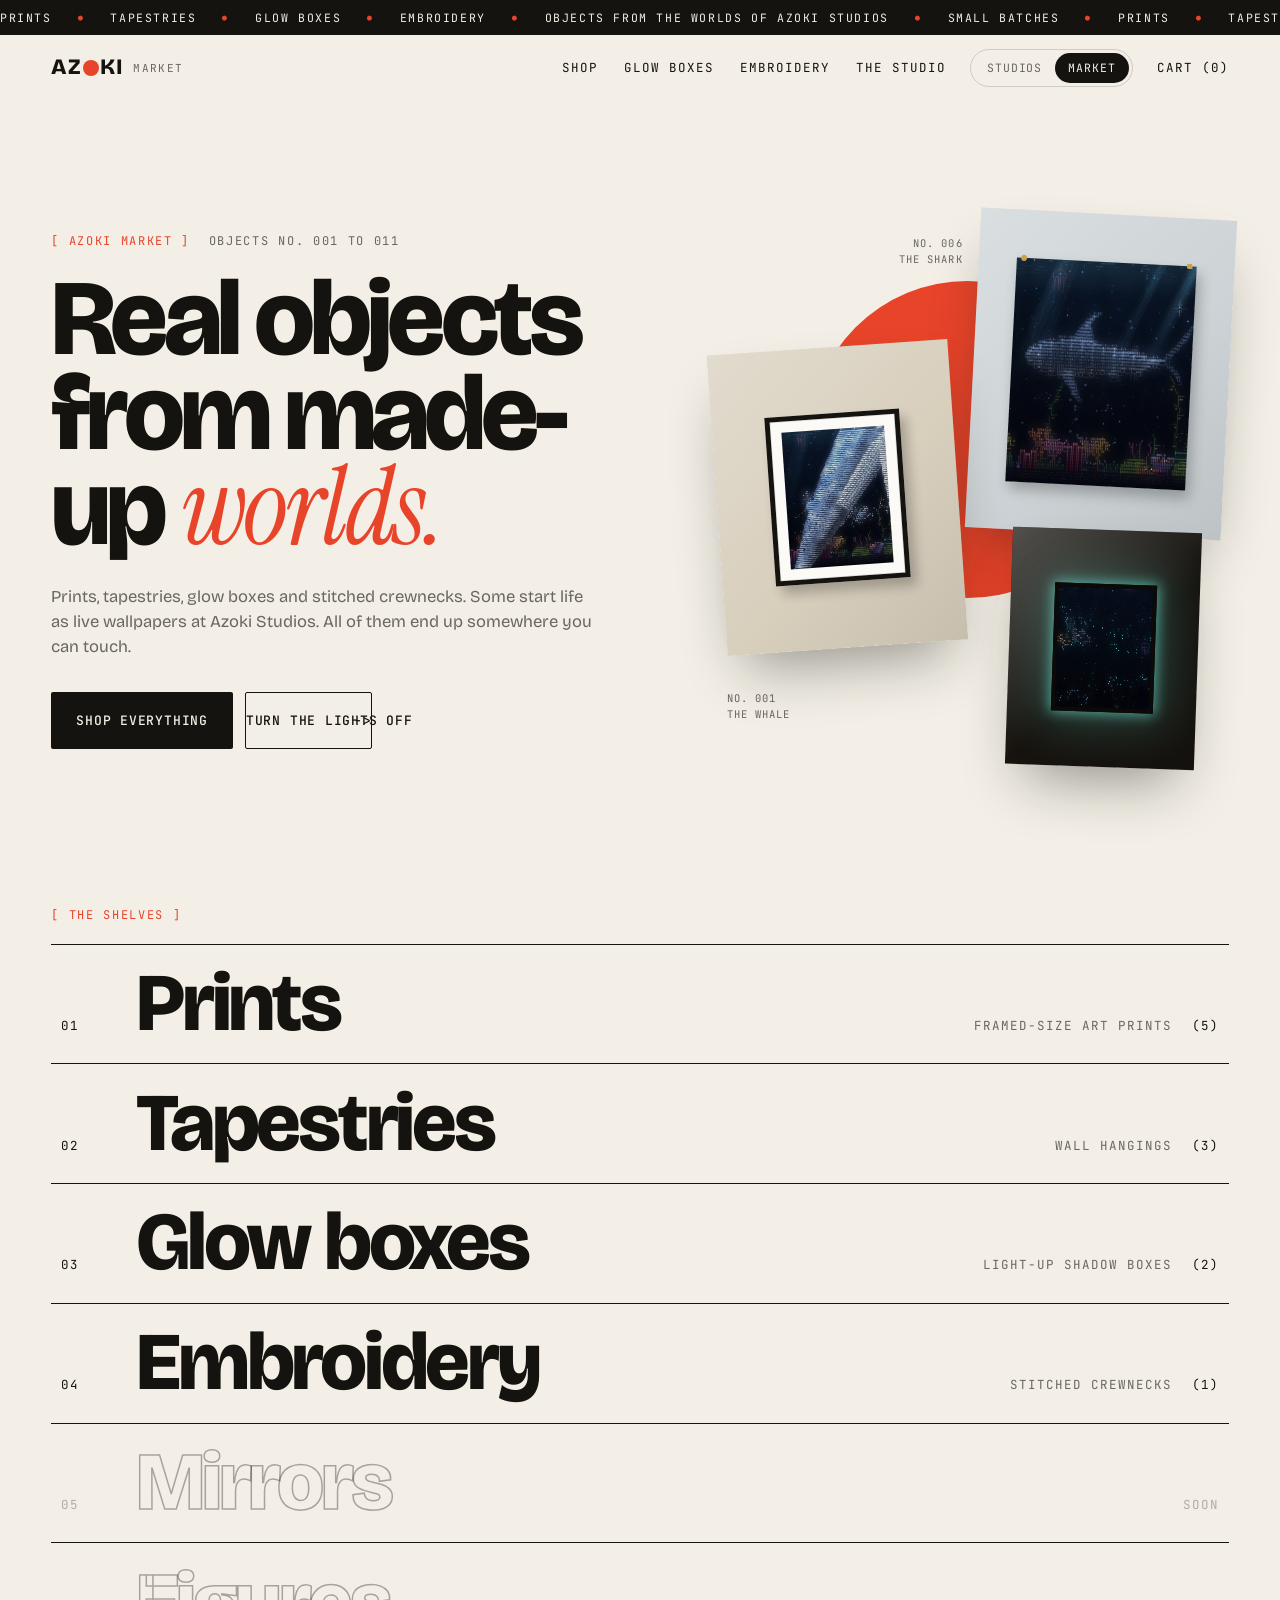
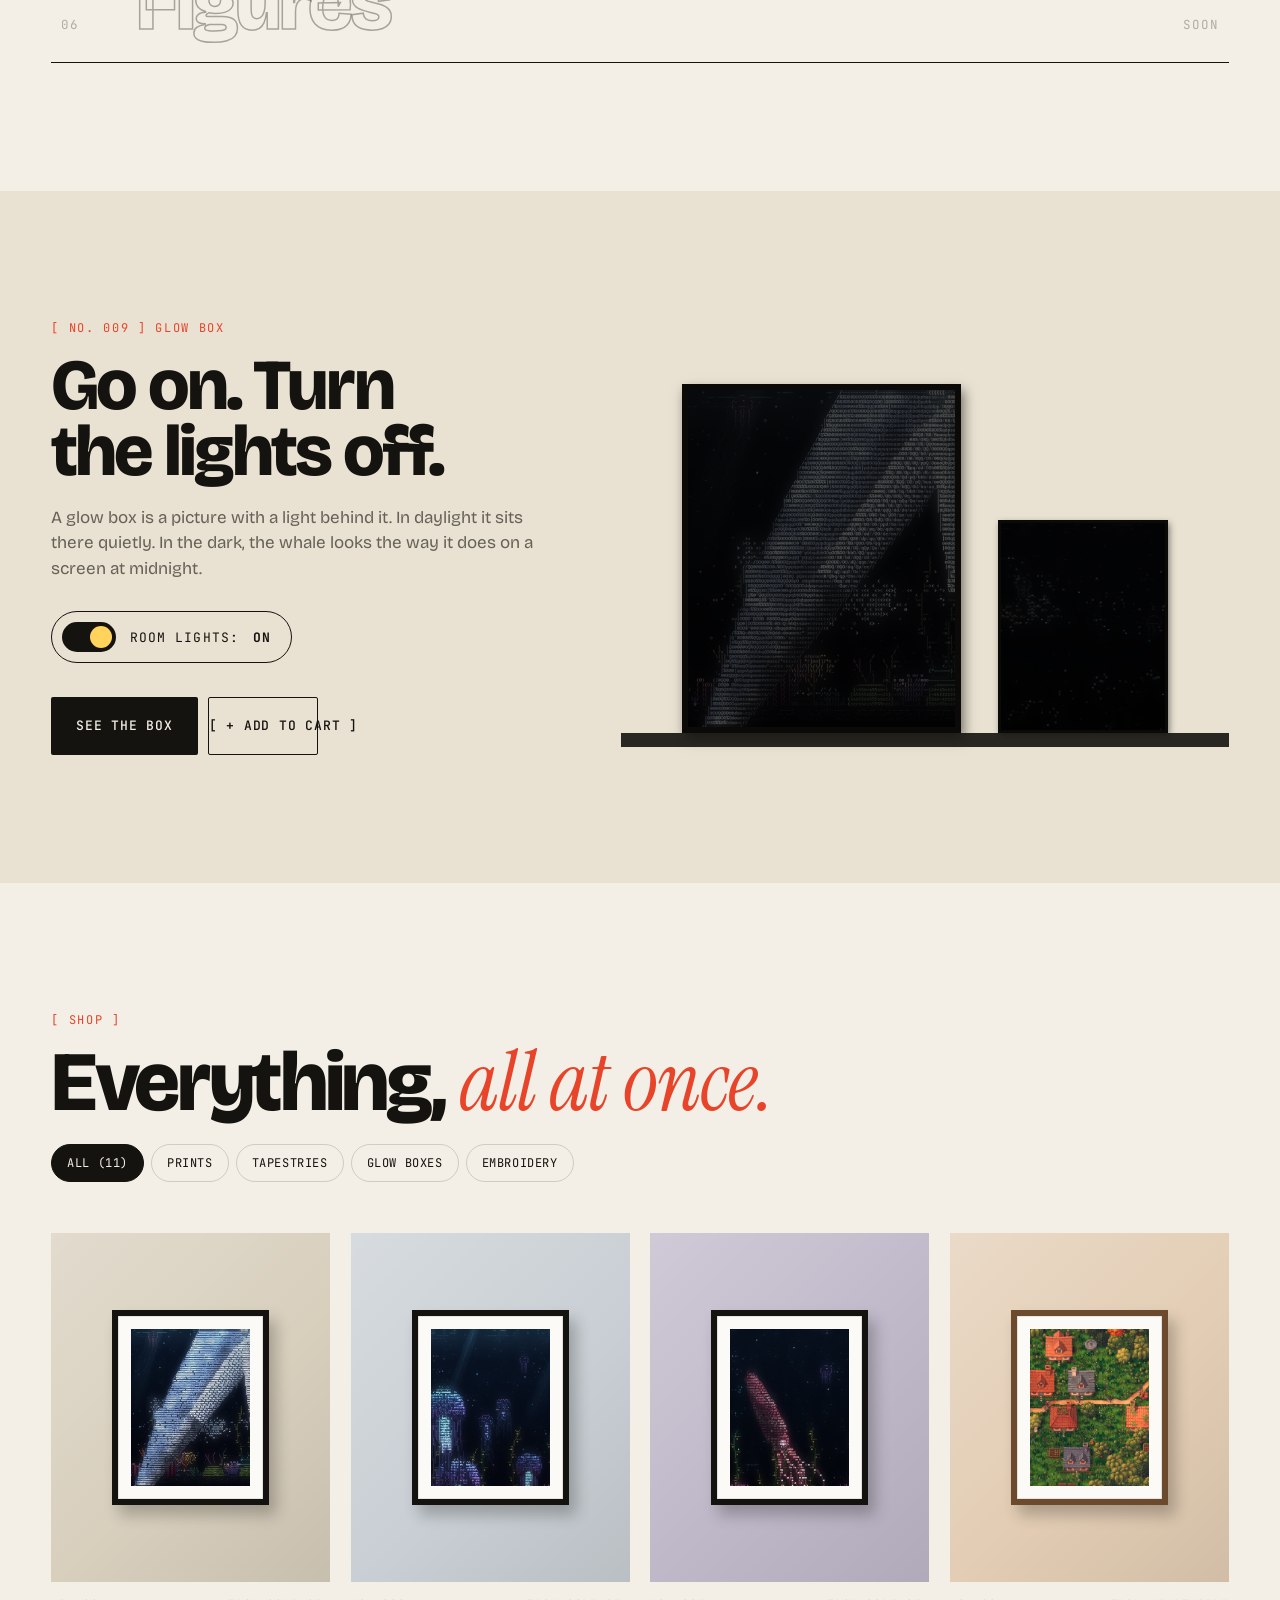
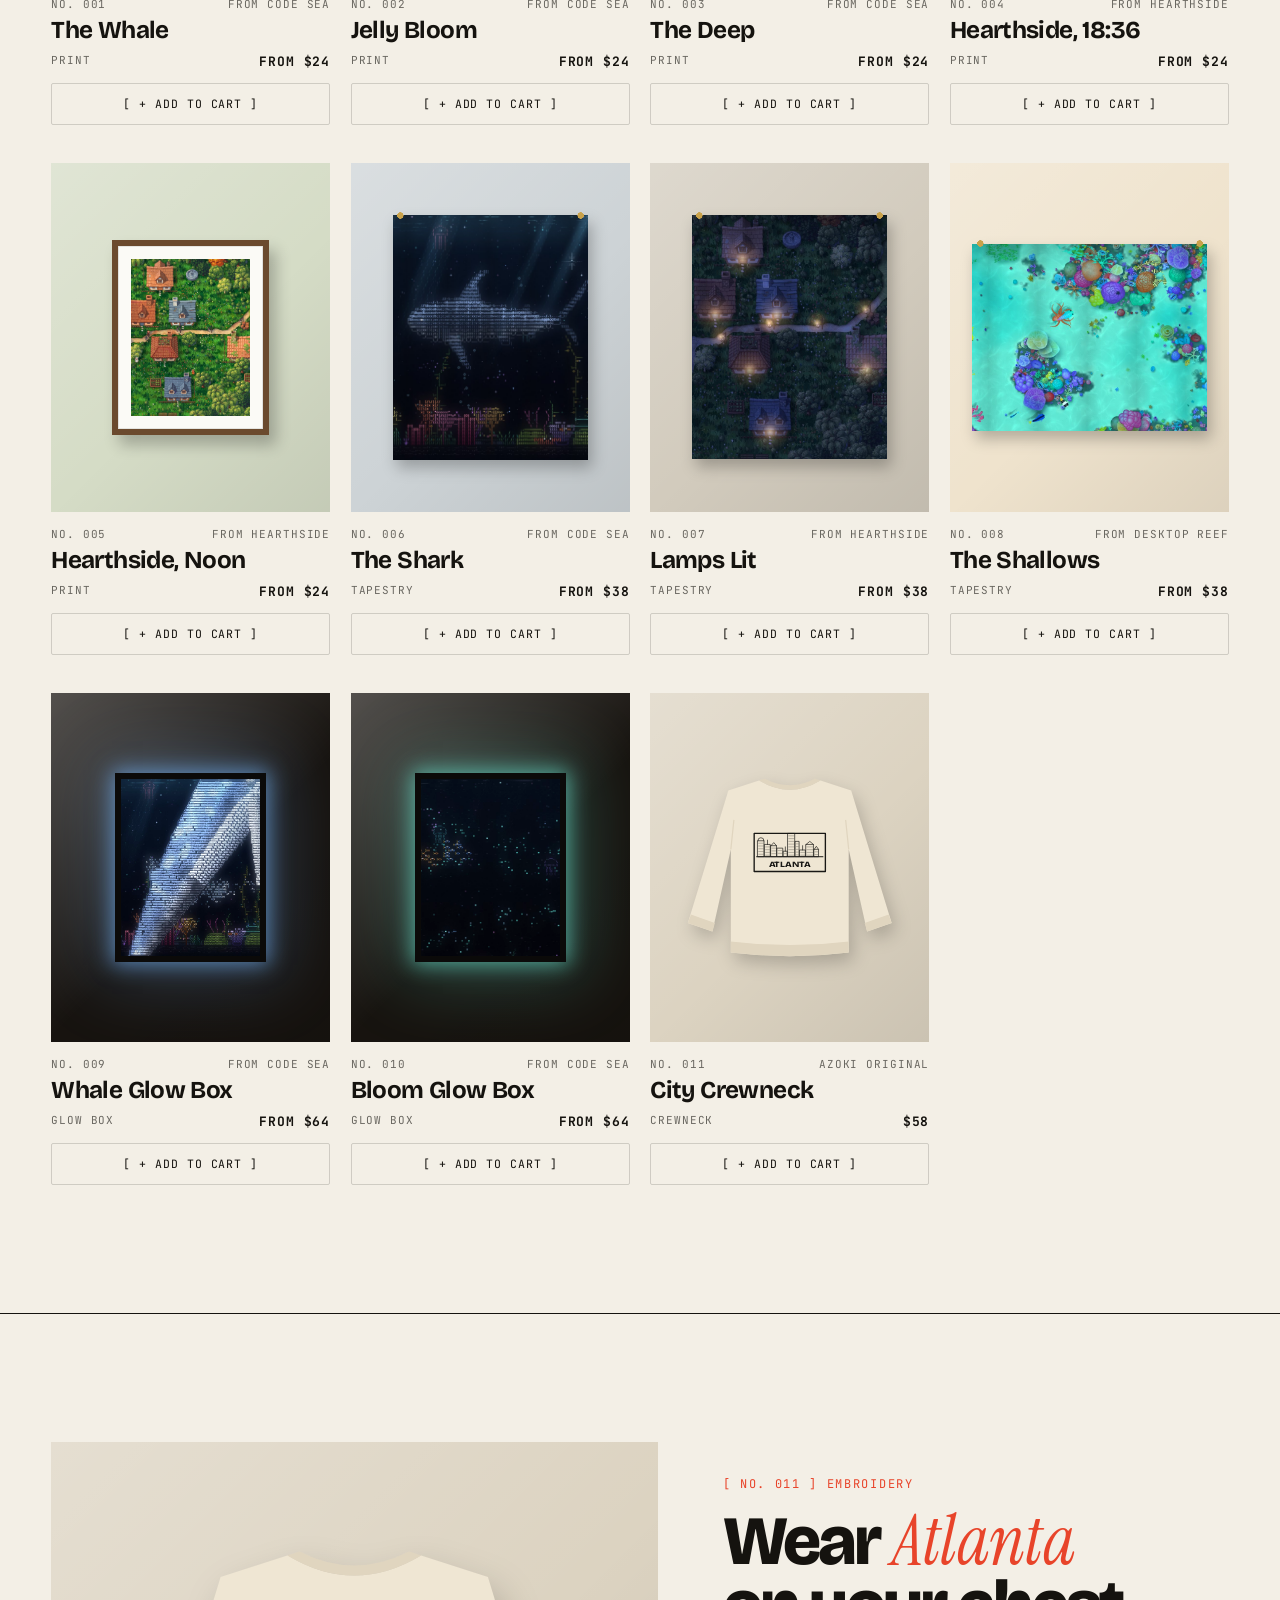
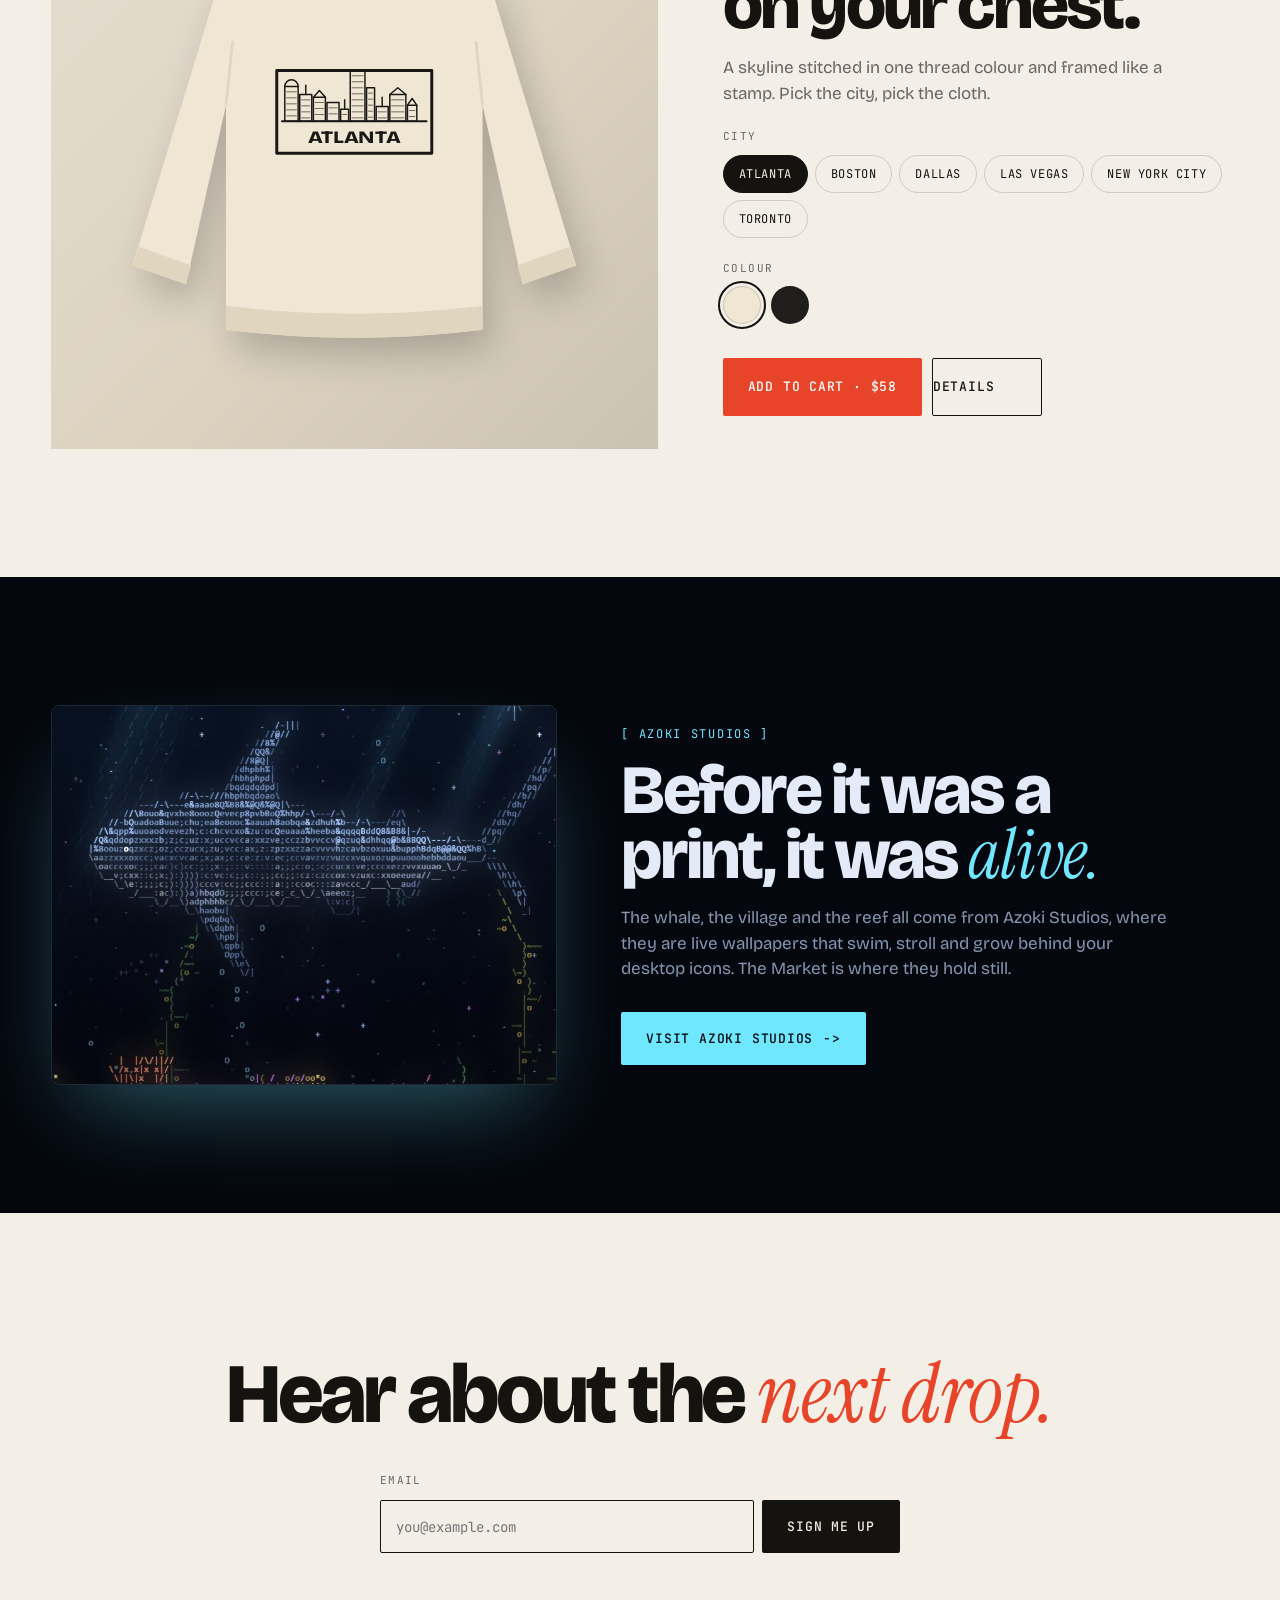
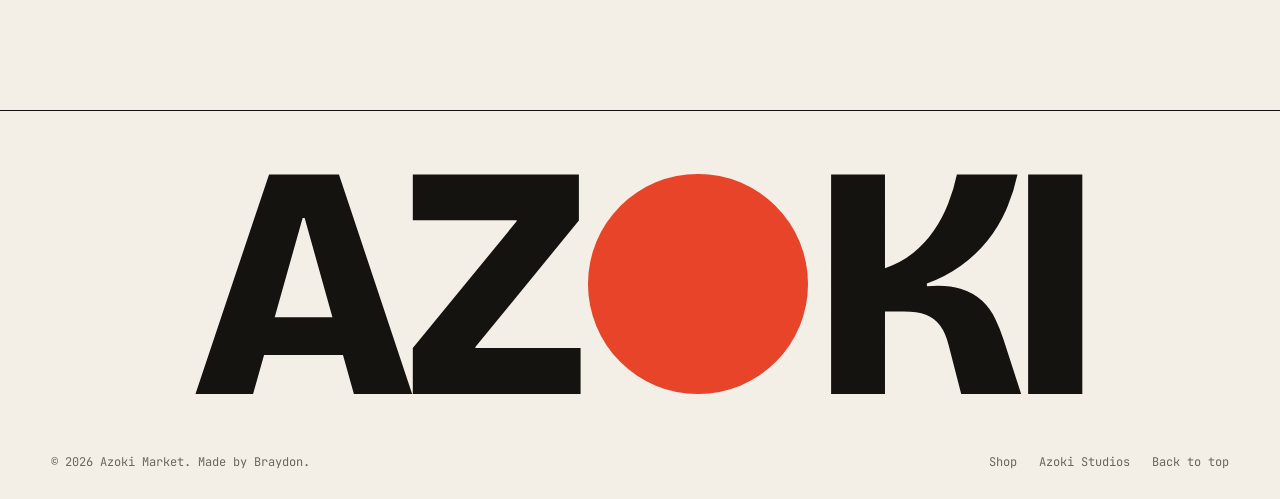
==== index.html @ 4e5c3465 "Azoki market site Co-Authored-By: Claude Fable 5.2 <noreply@anthropic.com>" ====
<!doctype html>
<html lang="en">
<head>
<meta charset="utf-8">
<meta name="viewport" content="width=device-width, initial-scale=1">
<title>Azoki Market | Real objects from made-up worlds</title>
<meta name="description" content="Azoki Market: prints, tapestries, glow boxes and embroidery. The physical half of Azoki.">
<meta property="og:title" content="Azoki Market">
<meta property="og:description" content="Real objects from made-up worlds. Prints, tapestries, glow boxes and embroidery.">
<meta property="og:image" content="assets/art-whale.jpg">
<meta name="theme-color" content="#f3efe6">
<link rel="icon" href="assets/favicon.svg" type="image/svg+xml">
<link rel="preconnect" href="https://fonts.googleapis.com">
<link rel="preconnect" href="https://fonts.gstatic.com" crossorigin>
<link href="https://fonts.googleapis.com/css2?family=Bricolage+Grotesque:opsz,wght@12..96,400;12..96,600;12..96,800&family=Instrument+Serif:ital@0;1&family=JetBrains+Mono:wght@400;500;700&display=swap" rel="stylesheet">
<link rel="stylesheet" href="css/market.css">
</head>
<body>
<a class="skip" href="#shop">Skip to the shop</a>

<div class="bar" aria-hidden="true">
  <div class="bar-track">
    <span>Prints</span><i>●</i><span>Tapestries</span><i>●</i><span>Glow boxes</span><i>●</i><span>Embroidery</span><i>●</i><span>Objects from the worlds of Azoki Studios</span><i>●</i><span>Small batches</span><i>●</i>
    <span>Prints</span><i>●</i><span>Tapestries</span><i>●</i><span>Glow boxes</span><i>●</i><span>Embroidery</span><i>●</i><span>Objects from the worlds of Azoki Studios</span><i>●</i><span>Small batches</span><i>●</i>
  </div>
</div>

<header class="nav" id="nav">
  <a class="logo" href="index.html" aria-label="Azoki Market, home">AZ<span class="o" aria-hidden="true"></span>KI<em>market</em></a>
  <nav class="nav-links" aria-label="Sections">
    <a href="#shop">Shop</a>
    <a href="#glow">Glow boxes</a>
    <a href="#stitch">Embroidery</a>
    <a href="#studio">The studio</a>
  </nav>
  <div class="switch" role="group" aria-label="Azoki sites">
    <a data-sibling="studios" href="https://azokistudios.com">Studios</a>
    <span class="on" aria-current="page">Market</span>
  </div>
  <button class="cartbtn" data-open-cart>Cart (<span data-cart-count>0</span>)</button>
</header>

<main>
<!-- ============ HERO ============ -->
<section class="hero">
  <div class="hero-copy">
    <p class="label">[ azoki market ] <span>objects no. 001 to 011</span></p>
    <h1>Real objects from made-up <em>worlds.</em></h1>
    <p class="hero-sub">Prints, tapestries, glow boxes and stitched crewnecks. Some start life as live wallpapers at Azoki Studios. All of them end up somewhere you can touch.</p>
    <div class="hero-cta">
      <a class="btn ink" href="#shop">Shop everything</a>
      <a class="btn line" href="#glow">Turn the lights off <span aria-hidden="true">-&gt;</span></a>
    </div>
  </div>
  <div class="stack" aria-hidden="true">
    <div class="sun"></div>
    <div class="s s1" data-mock="shark-tapestry"></div>
    <div class="s s2" data-mock="whale-print"></div>
    <div class="s s3" data-mock="bloom-glow"></div>
    <p class="tag t1">No. 006<br>The Shark</p>
    <p class="tag t2">No. 001<br>The Whale</p>
  </div>
</section>

<!-- ============ CATEGORIES ============ -->
<section class="index">
  <p class="label reveal">[ the shelves ]</p>
  <ul class="cats reveal" id="cats"></ul>
</section>

<!-- ============ GLOW ============ -->
<section class="glowsec" id="glow">
  <div class="glow-copy">
    <p class="label">[ no. 009 ] glow box</p>
    <h2 id="glowLine">Go on. Turn the lights off.</h2>
    <p>A glow box is a picture with a light behind it. In daylight it sits there quietly. In the dark, the whale looks the way it does on a screen at midnight.</p>
    <button class="lightsw big" id="lightSwitch" role="switch" aria-checked="true"><span class="knob" aria-hidden="true"></span>room lights: <b class="sw-state">on</b></button>
    <div class="glow-buy">
      <a class="btn paper" href="product.html?id=whale-glow">See the box</a>
      <button class="btn line inv" data-add="whale-glow">[ + add to cart ]</button>
    </div>
  </div>
  <div class="glow-stage">
    <div class="g1" data-mock="whale-glow" data-off="1"></div>
    <div class="g2" data-mock="bloom-glow" data-off="1"></div>
    <div class="shelf" aria-hidden="true"></div>
  </div>
</section>

<!-- ============ SHOP ============ -->
<section class="shop" id="shop">
  <div class="shop-head">
    <div>
      <p class="label reveal">[ shop ]</p>
      <h2 class="reveal">Everything, <em>all at once.</em></h2>
    </div>
    <div class="chips" id="chips" role="group" aria-label="Filter by kind"></div>
  </div>
  <div class="grid" id="grid"></div>
</section>

<!-- ============ STITCH ============ -->
<section class="stitch" id="stitch">
  <div class="stitch-stage reveal" id="stitchStage"></div>
  <div class="stitch-copy reveal">
    <p class="label">[ no. 011 ] embroidery</p>
    <h2>Wear <em id="stitchCity">Atlanta</em> on your chest.</h2>
    <p>A skyline stitched in one thread colour and framed like a stamp. Pick the city, pick the cloth.</p>
    <p class="mini">City</p>
    <div class="chips" id="stitchCities" role="group" aria-label="City"></div>
    <p class="mini">Colour</p>
    <div class="swatches" id="stitchColours" role="group" aria-label="Colour"></div>
    <div class="stitch-buy">
      <button class="btn red" id="stitchAdd" data-add="city-crew">Add to cart · $58</button>
      <a class="btn line" href="product.html?id=city-crew">Details</a>
    </div>
  </div>
</section>

<!-- ============ STUDIO ============ -->
<section class="studio" id="studio">
  <div class="studio-pic reveal"><img src="assets/art-school.jpg" alt="A shark drawn in text characters over a reef, from Code Sea" loading="lazy"></div>
  <div class="studio-copy reveal">
    <p class="label">[ azoki studios ]</p>
    <h2>Before it was a print, it was <em>alive.</em></h2>
    <p>The whale, the village and the reef all come from Azoki Studios, where they are live wallpapers that swim, stroll and grow behind your desktop icons. The Market is where they hold still.</p>
    <a class="btn glowbtn" data-sibling="studios" href="https://azokistudios.com">Visit Azoki Studios <span aria-hidden="true">-&gt;</span></a>
  </div>
</section>

<!-- ============ NEWS ============ -->
<section class="news">
  <h2 class="reveal">Hear about the <em>next drop.</em></h2>
  <form class="signup reveal" name="market-news" method="POST" data-netlify="true" netlify-honeypot="bot-field">
    <input type="hidden" name="form-name" value="market-news">
    <p hidden><label>Leave this empty <input name="bot-field"></label></p>
    <label for="email">Email</label>
    <div class="field">
      <input id="email" name="email" type="email" required placeholder="you@example.com" autocomplete="email">
      <button class="btn ink" type="submit">Sign me up</button>
    </div>
    <p class="form-msg" role="status"></p>
  </form>
</section>
</main>

<footer class="foot">
  <p class="foot-mark" aria-hidden="true">AZ<span></span>KI</p>
  <div class="foot-row">
    <p>&copy; 2026 Azoki Market. Made by Braydon.</p>
    <nav aria-label="Footer">
      <a href="#shop">Shop</a>
      <a data-sibling="studios" href="https://azokistudios.com">Azoki Studios</a>
      <a href="#top" onclick="scrollTo({top:0,behavior:'smooth'});return false">Back to top</a>
    </nav>
  </div>
</footer>

<dialog class="drawer" id="cart" aria-label="Your cart">
  <div class="drawer-in">
    <header><h2>Cart (<span data-cart-count>0</span>)</h2><button data-close aria-label="Close cart">[ close ]</button></header>
    <div class="drawer-body" id="cartBody"></div>
    <footer id="cartFoot">
      <div class="sum"><span>Subtotal</span><b id="cartTotal">$0</b></div>
      <button class="btn red grow" id="checkout">Checkout</button>
      <p class="note" id="cartNote" role="status"></p>
    </footer>
  </div>
</dialog>

<script src="js/products.js"></script>
<script src="js/market.js"></script>
</body>
</html>
---- css/market.css ----
/* Azoki Market: the day half of Azoki. Warm paper, black ink, one red sun. */
:root {
  --paper: #f3efe6;
  --ink: #15130f;
  --red: #e8442a;
  --bg: var(--paper);
  --fg: var(--ink);
  --line: rgba(21, 19, 15, .16);
  --mute: rgba(21, 19, 15, .62);
  --display: "Bricolage Grotesque", "Segoe UI", system-ui, sans-serif;
  --serif: "Instrument Serif", Georgia, serif;
  --mono: "JetBrains Mono", ui-monospace, Menlo, Consolas, monospace;
  --pad: clamp(18px, 4vw, 64px);
}
* { box-sizing: border-box; }
html { scroll-behavior: smooth; }
body { margin: 0; background: var(--bg); color: var(--fg); font-family: var(--display); font-size: 17px; line-height: 1.5; -webkit-font-smoothing: antialiased; overflow-x: hidden; transition: background .7s, color .7s; }
body:has(#pdp.room-dark) { --bg: #0c0a08; --fg: #f3efe6; --line: rgba(243, 239, 230, .2); --mute: rgba(243, 239, 230, .62); }
img, svg { display: block; max-width: 100%; }
a { color: inherit; }
h1, h2, h3, p, ul { margin: 0; }
h1, h2, h3 { text-wrap: balance; }
em { font-family: var(--serif); font-style: italic; font-weight: 400; color: var(--red); letter-spacing: -.01em; }
button { font: inherit; color: inherit; }
[hidden] { display: none !important; }
[id] { scroll-margin-top: 80px; }
:focus-visible { outline: 2px solid var(--red); outline-offset: 3px; }
::selection { background: var(--red); color: var(--paper); }
.skip { position: absolute; left: -999px; top: 8px; background: var(--ink); color: var(--paper); padding: 8px 14px; z-index: 100; font-family: var(--mono); font-size: 13px; }
.skip:focus { left: 8px; }
.label, .mini { font-family: var(--mono); font-size: 12px; letter-spacing: .14em; text-transform: uppercase; color: var(--red); }
.label span { color: var(--mute); margin-left: 10px; }
.mini { color: var(--mute); margin: 22px 0 10px; font-size: 11px; }
.reveal { opacity: 0; transform: translateY(24px); transition: opacity .8s cubic-bezier(.2, .7, .2, 1), transform .8s cubic-bezier(.2, .7, .2, 1); }
.reveal.in { opacity: 1; transform: none; }

/* ---------- top bar + nav ---------- */
.bar { background: var(--ink); color: var(--paper); overflow: hidden; }
.bar-track { display: flex; gap: 26px; width: max-content; padding: 9px 0; font-family: var(--mono); font-size: 11.5px; letter-spacing: .14em; text-transform: uppercase; animation: tick 40s linear infinite; }
.bar-track i { font-style: normal; color: var(--red); font-size: 8px; align-self: center; }
@keyframes tick { to { transform: translateX(-50%); } }
.nav { position: sticky; top: 0; z-index: 50; display: flex; align-items: center; gap: 24px; padding: 14px var(--pad); background: var(--bg); border-bottom: 1px solid transparent; transition: border-color .3s, background .7s; }
.nav.stuck { border-color: var(--line); }
.logo { font-weight: 800; font-size: 22px; letter-spacing: .03em; text-decoration: none; display: inline-flex; align-items: center; white-space: nowrap; }
.logo .o { width: .72em; height: .72em; border-radius: 50%; background: var(--red); margin: 0 .06em; }
.logo em { font-family: var(--mono); font-style: normal; font-size: 11px; letter-spacing: .12em; text-transform: uppercase; color: var(--mute); margin-left: 10px; }
.nav-links { display: flex; gap: 26px; margin-left: auto; font-family: var(--mono); font-size: 12.5px; letter-spacing: .08em; text-transform: uppercase; }
.nav-links a { text-decoration: none; position: relative; }
.nav-links a::after { content: ""; position: absolute; left: 0; right: 0; bottom: -4px; height: 1.5px; background: var(--red); transform: scaleX(0); transform-origin: left; transition: transform .25s; }
.nav-links a:hover::after { transform: scaleX(1); }
.switch { display: inline-flex; font-family: var(--mono); font-size: 11.5px; letter-spacing: .08em; text-transform: uppercase; border: 1px solid var(--line); border-radius: 999px; padding: 3px; }
.switch > * { padding: 6px 13px; border-radius: 999px; text-decoration: none; color: var(--mute); transition: color .2s, background .2s; }
.switch .on { background: var(--fg); color: var(--bg); }
.switch a:hover { background: #04070d; color: #6fe7ff; }
.cartbtn { font-family: var(--mono); font-size: 12.5px; letter-spacing: .08em; text-transform: uppercase; background: none; border: 0; cursor: pointer; padding: 8px 0; white-space: nowrap; }
.cartbtn:hover { color: var(--red); }

/* ---------- buttons, chips ---------- */
.btn { display: inline-flex; align-items: center; justify-content: center; gap: 10px; font-family: var(--mono); font-size: 13px; font-weight: 500; letter-spacing: .06em; text-transform: uppercase; text-decoration: none; padding: 16px 24px; white-space: nowrap; flex-shrink: 0; border: 1.5px solid transparent; border-radius: 2px; cursor: pointer; transition: transform .2s, background .2s, color .2s, border-color .2s; }
.btn:hover { transform: translateY(-2px); }
.btn.ink { background: var(--ink); color: var(--paper); }
.btn.ink:hover { background: var(--red); }
.btn.red { background: var(--red); color: #fff; }
.btn.red:hover { background: var(--ink); }
.btn.line { border-color: var(--fg); background: transparent; color: var(--fg); }
.btn.line:hover { background: var(--fg); color: var(--bg); }
.btn.paper { background: var(--paper); color: var(--ink); }
.btn.glowbtn { background: #6fe7ff; color: #04070d; }
.btn.grow { flex: 1; }
.chips { display: flex; flex-wrap: wrap; gap: 7px; }
.chips button, .chips label span { font-family: var(--mono); font-size: 12px; letter-spacing: .05em; text-transform: uppercase; background: transparent; border: 1.5px solid var(--line); border-radius: 999px; padding: 9px 15px; cursor: pointer; transition: all .2s; display: inline-block; }
.chips button:hover, .chips label:hover span { border-color: var(--fg); }
.chips button[aria-pressed="true"], .chips input:checked + span { background: var(--fg); color: var(--bg); border-color: var(--fg); }
.chips input { position: absolute; opacity: 0; pointer-events: none; }
.chips input:focus-visible + span { outline: 2px solid var(--red); outline-offset: 3px; }

/* ---------- product pictures drawn in CSS ---------- */
.mk { container-type: inline-size; aspect-ratio: 4 / 5; background: var(--wall, #ddd); display: grid; place-items: center; position: relative; overflow: hidden; }
.mk::before { content: ""; position: absolute; inset: 0; background: linear-gradient(135deg, rgba(255, 255, 255, .26), transparent 55%, rgba(0, 0, 0, .08)); pointer-events: none; }
.mk img { width: 100%; height: 100%; object-fit: cover; }
.mk.print .frame { position: relative; width: 56%; aspect-ratio: 4 / 5; background: #fbfaf6; border: 2.4cqw solid var(--frame); padding: 4.6cqw; box-shadow: 2.5cqw 3.5cqw 5cqw rgba(0, 0, 0, .24), inset 0 0 0 .3cqw rgba(0, 0, 0, .12); transition: transform .6s cubic-bezier(.2, .7, .2, 1); }
.mk.tap .cloth { position: relative; width: 70%; aspect-ratio: 4 / 5; box-shadow: 1.5cqw 3cqw 5cqw rgba(0, 0, 0, .25); transition: transform .6s cubic-bezier(.2, .7, .2, 1); transform-origin: top center; }
.mk.tap .cloth.wide { width: 84%; aspect-ratio: 5 / 4; }
.mk.tap .cloth::after { content: ""; position: absolute; inset: 0; background: repeating-linear-gradient(90deg, rgba(0, 0, 0, 0) 0, rgba(0, 0, 0, .13) 7%, rgba(255, 255, 255, .08) 13%, rgba(0, 0, 0, 0) 21%), linear-gradient(180deg, rgba(0, 0, 0, .18), transparent 12%); mix-blend-mode: multiply; }
.mk.tap .cloth::before { content: ""; position: absolute; z-index: 1; top: -1.2cqw; left: 1.5cqw; right: 1.5cqw; height: 2.4cqw; background: radial-gradient(circle at 1.2cqw 50%, #c9a24b 0 1.1cqw, transparent 1.2cqw), radial-gradient(circle at calc(100% - 1.2cqw) 50%, #c9a24b 0 1.1cqw, transparent 1.2cqw); }
.mk.glow .box { position: relative; width: 54%; aspect-ratio: 4 / 5; border: 2.2cqw solid #0b0a09; background: #000; box-shadow: 1cqw 2cqw 4cqw rgba(0, 0, 0, .5); transition: box-shadow .9s, transform .6s; }
.mk.glow img { filter: brightness(.3) saturate(.45); transition: filter .9s; }
.mk.glow.lit img { filter: brightness(1.12) saturate(1.1); }
.mk.glow.lit .box { box-shadow: 0 0 7cqw 1cqw rgba(var(--tint), .6), 0 0 26cqw 6cqw rgba(var(--tint), .24); }
.mk.crew svg { width: 88%; filter: drop-shadow(1.5cqw 3cqw 3cqw rgba(0, 0, 0, .2)); transition: transform .6s cubic-bezier(.2, .7, .2, 1); }
.mk.flat { background: #0c0a08; }
.mk.flat img { object-fit: contain; padding: 5cqw; }

/* ---------- hero ---------- */
.hero { display: grid; grid-template-columns: minmax(0, 6fr) minmax(0, 5fr); gap: clamp(20px, 4vw, 70px); align-items: center; padding: clamp(30px, 5vw, 70px) var(--pad) clamp(50px, 7vw, 110px); min-height: calc(100svh - 96px); }
.hero h1 { font-size: clamp(54px, 8.4vw, 148px); line-height: .88; letter-spacing: -.045em; font-weight: 800; margin: 22px 0 28px; }
.hero h1 em { letter-spacing: -.03em; }
.hero-sub { max-width: 50ch; font-size: clamp(16px, 1.3vw, 20px); color: var(--mute); }
.hero-cta { display: flex; flex-wrap: wrap; gap: 12px; margin-top: 32px; }
.stack { --px: 0; --py: 0; position: relative; aspect-ratio: 1 / 1.08; max-height: 82vh; justify-self: end; width: 100%; }
.stack .sun { position: absolute; width: 62%; aspect-ratio: 1; border-radius: 50%; background: var(--red); left: 18%; top: 12%; transform: translate(calc(var(--px) * -14px), calc(var(--py) * -14px)); }
.stack .s { position: absolute; box-shadow: 0 30px 60px -20px rgba(21, 19, 15, .45); transition: transform .5s cubic-bezier(.2, .7, .2, 1); }
.stack .s1 { width: 50%; right: 0; top: 0; transform: translate(calc(var(--px) * 18px), calc(var(--py) * 18px)) rotate(3deg); }
.stack .s2 { width: 47%; left: 0; top: 24%; transform: translate(calc(var(--px) * 40px), calc(var(--py) * 40px)) rotate(-4deg); z-index: 2; }
.stack .s3 { width: 37%; right: 6%; bottom: 0; transform: translate(calc(var(--px) * 64px), calc(var(--py) * 64px)) rotate(2deg); z-index: 3; }
.stack .tag { position: absolute; font-family: var(--mono); font-size: 10.5px; letter-spacing: .1em; text-transform: uppercase; line-height: 1.5; color: var(--mute); }
.stack .t1 { right: 52%; top: 4%; text-align: right; }
.stack .t2 { left: 2%; bottom: 8%; }

/* ---------- category index ---------- */
section { padding: clamp(70px, 10vw, 150px) var(--pad); }
.index { padding-top: 0; }
.cats { list-style: none; padding: 0; margin-top: 20px; border-top: 1.5px solid var(--fg); }
.cat { border-bottom: 1.5px solid var(--fg); }
.cat a, .cat.soon { display: grid; grid-template-columns: 5ch 1fr auto auto; gap: 20px; align-items: baseline; padding: clamp(12px, 1.6vw, 22px) 10px; text-decoration: none; transition: background .25s, color .25s, padding .35s cubic-bezier(.2, .7, .2, 1); }
.cat .no, .cat .nt, .cat .ct { font-family: var(--mono); font-size: 12.5px; letter-spacing: .08em; text-transform: uppercase; }
.cat .nt { color: var(--mute); }
.cat .nm { font-size: clamp(34px, 6.4vw, 104px); font-weight: 800; letter-spacing: -.04em; line-height: .95; }
.cat a:hover { background: var(--ink); color: var(--paper); padding-left: 30px; }
.cat a:hover .nt { color: rgba(243, 239, 230, .6); }
.cat a:hover .no { color: var(--red); }
.cat.soon { grid-template-columns: 5ch 1fr auto; color: rgba(21, 19, 15, .3); }
.cat.soon .nm { -webkit-text-stroke: 1.5px rgba(21, 19, 15, .34); color: transparent; }

/* ---------- glow section ---------- */
.glowsec { --bg: #e9e2d2; display: grid; grid-template-columns: minmax(0, 5fr) minmax(0, 6fr); gap: clamp(24px, 5vw, 80px); align-items: center; background: var(--bg); color: var(--fg); transition: background .9s, color .9s; }
.glowsec.dark { --bg: #0c0a08; --fg: #f3efe6; --mute: rgba(243, 239, 230, .62); --line: rgba(243, 239, 230, .22); }
.glowsec h2 { font-size: clamp(38px, 5.6vw, 92px); line-height: .92; letter-spacing: -.04em; font-weight: 800; margin: 16px 0 20px; }
.glowsec p { color: var(--mute); max-width: 46ch; }
.glowsec .label { color: var(--red); }
.lightsw { margin-top: 30px; display: inline-flex; align-items: center; gap: 14px; font-family: var(--mono); font-size: 13px; letter-spacing: .08em; text-transform: uppercase; background: transparent; border: 1.5px solid var(--fg); border-radius: 999px; padding: 10px 20px 10px 10px; cursor: pointer; color: var(--fg); transition: all .3s; }
.lightsw .knob { width: 54px; height: 30px; border-radius: 999px; background: var(--fg); position: relative; transition: background .3s; }
.lightsw .knob::after { content: ""; position: absolute; top: 4px; left: 28px; width: 22px; height: 22px; border-radius: 50%; background: #ffd35c; transition: left .3s cubic-bezier(.2, .7, .2, 1), background .3s; }
.lightsw[aria-checked="false"] .knob::after { left: 4px; background: #0c0a08; }
.lightsw:not(.big) { padding: 9px 16px; margin-top: 14px; font-size: 12px; }
.glow-buy { display: flex; flex-wrap: wrap; gap: 10px; margin-top: 34px; }
.glowsec:not(.dark) .btn.paper { background: var(--ink); color: var(--paper); }
.glow-stage { position: relative; display: flex; align-items: flex-end; justify-content: center; gap: 6%; padding-bottom: 14px; min-height: 420px; }
.glow-stage .mk { background: transparent; overflow: visible; aspect-ratio: auto; }
.glow-stage .mk::before { display: none; }
.glow-stage .mk .box { width: 100%; }
.glow-stage .g1 { width: 46%; }
.glow-stage .g2 { width: 28%; }
.glow-stage .shelf { position: absolute; left: 0; right: 0; bottom: 0; height: 14px; background: var(--fg); opacity: .9; transition: background .9s; }
.glowsec.dark .shelf { opacity: .25; }

/* ---------- shop grid ---------- */
.shop-head { display: flex; flex-wrap: wrap; justify-content: space-between; align-items: flex-end; gap: 24px; margin-bottom: clamp(30px, 4vw, 60px); }
.shop-head h2, .news h2 { font-size: clamp(40px, 6.6vw, 110px); line-height: .9; letter-spacing: -.04em; font-weight: 800; margin-top: 14px; }
.grid { display: grid; grid-template-columns: repeat(4, minmax(0, 1fr)); gap: clamp(28px, 3vw, 48px) clamp(14px, 1.6vw, 26px); }
.card { position: relative; }
.card-pic { display: block; overflow: hidden; }
.card:hover .frame, .card:hover .cloth, .card:hover .crew svg { transform: scale(1.045) rotate(-1deg); }
.card:hover .box { transform: scale(1.04); }
.card-top, .card-bot { display: flex; justify-content: space-between; gap: 10px; font-family: var(--mono); font-size: 11px; letter-spacing: .08em; text-transform: uppercase; color: var(--mute); }
.card-top { margin-top: 14px; }
.card h3 { font-size: clamp(21px, 1.9vw, 30px); letter-spacing: -.025em; line-height: 1.05; margin: 6px 0 8px; }
.card h3 a { text-decoration: none; }
.card h3 a:hover { color: var(--red); }
.card-bot .price { color: var(--fg); font-size: 13px; font-weight: 700; }
.quick { margin-top: 12px; width: 100%; font-family: var(--mono); font-size: 11.5px; letter-spacing: .08em; text-transform: uppercase; background: transparent; border: 1.5px solid var(--line); padding: 11px; cursor: pointer; transition: all .2s; border-radius: 2px; }
.quick:hover { background: var(--red); border-color: var(--red); color: #fff; }

/* ---------- stitch ---------- */
.stitch { display: grid; grid-template-columns: minmax(0, 6fr) minmax(0, 5fr); gap: clamp(24px, 5vw, 80px); align-items: center; border-top: 1.5px solid var(--fg); }
.stitch-stage .mk { aspect-ratio: 1; }
.stitch h2, .studio h2 { font-size: clamp(38px, 5.4vw, 88px); line-height: .92; letter-spacing: -.04em; font-weight: 800; margin: 16px 0 18px; }
.stitch-copy > p:not(.label):not(.mini) { color: var(--mute); max-width: 44ch; }
.swatches { display: flex; gap: 10px; }
.swatches button { width: 38px; height: 38px; border-radius: 50%; border: 1.5px solid var(--line); cursor: pointer; outline-offset: 3px; }
.swatches button[aria-pressed="true"] { outline: 2px solid var(--fg); }
.sw-cream { background: #efe6d3; } .sw-black { background: #1f1e1c; }
.stitch-buy { display: flex; flex-wrap: wrap; gap: 10px; margin-top: 34px; }

/* ---------- studio band ---------- */
.studio { background: #04070d; color: #e2ebf7; display: grid; grid-template-columns: minmax(0, 5fr) minmax(0, 6fr); gap: clamp(24px, 5vw, 80px); align-items: center; }
.studio .label { color: #6fe7ff; }
.studio em { color: #6fe7ff; }
.studio p:not(.label) { color: #8696ae; max-width: 50ch; }
.studio .btn { margin-top: 30px; }
.studio-pic { border: 1px solid rgba(150, 190, 255, .18); border-radius: 8px; overflow: hidden; box-shadow: 0 40px 90px -30px rgba(111, 231, 255, .4); }
.studio-pic img { width: 100%; aspect-ratio: 4 / 3; object-fit: cover; }

/* ---------- news + footer ---------- */
.news { text-align: center; }
.signup { max-width: 520px; margin: 34px auto 0; text-align: left; }
.signup label { font-family: var(--mono); font-size: 11px; text-transform: uppercase; letter-spacing: .12em; color: var(--mute); }
.field { display: grid; grid-template-columns: 1fr auto; gap: 8px; margin-top: 8px; }
.field input { background: transparent; border: 1.5px solid var(--fg); color: var(--fg); font-family: var(--mono); font-size: 14px; padding: 15px; border-radius: 2px; min-width: 0; }
.form-msg { font-family: var(--mono); font-size: 12.5px; color: var(--red); min-height: 1.5em; margin-top: 10px; }
.foot { padding: 40px var(--pad) 28px; border-top: 1.5px solid var(--fg); overflow: hidden; }
.foot-mark { font-weight: 800; font-size: clamp(90px, 26vw, 440px); line-height: .8; letter-spacing: -.03em; text-align: center; user-select: none; white-space: nowrap; }
.foot-mark span { display: inline-block; width: .66em; height: .66em; border-radius: 50%; background: var(--red); margin: 0 .03em; }
.foot-row { display: flex; flex-wrap: wrap; justify-content: space-between; gap: 16px; margin-top: 36px; font-family: var(--mono); font-size: 12px; color: var(--mute); }
.foot-row nav { display: flex; flex-wrap: wrap; gap: 22px; }
.foot-row a { text-decoration: none; }
.foot-row a:hover { color: var(--red); }

/* ---------- cart drawer ---------- */
.drawer { margin: 0 0 0 auto; height: 100dvh; max-height: none; width: min(460px, 100vw); max-width: 100vw; border: 0; padding: 0; background: var(--paper); color: var(--ink); }
.drawer[open] { animation: slide .35s cubic-bezier(.2, .7, .2, 1); }
.drawer::backdrop { background: rgba(21, 19, 15, .5); }
@keyframes slide { from { transform: translateX(100%); } }
.drawer-in { display: flex; flex-direction: column; height: 100%; }
.drawer header { display: flex; justify-content: space-between; align-items: center; padding: 20px 22px; border-bottom: 1.5px solid var(--ink); }
.drawer header h2 { font-size: 26px; letter-spacing: -.02em; }
.drawer header button, .line-x { font-family: var(--mono); font-size: 11.5px; letter-spacing: .08em; text-transform: uppercase; background: none; border: 0; cursor: pointer; padding: 6px 0; }
.drawer header button:hover, .line-x:hover { color: var(--red); }
.drawer-body { flex: 1; overflow-y: auto; padding: 4px 22px; }
.cart-empty { padding: 60px 0; text-align: center; }
.cart-empty .big { font-size: 34px; font-weight: 800; letter-spacing: -.03em; line-height: 1; }
.cart-empty p + p { color: rgba(21, 19, 15, .62); margin: 10px 0 26px; }
.line { display: grid; grid-template-columns: 92px 1fr; gap: 16px; padding: 18px 0; border-bottom: 1px solid rgba(21, 19, 15, .16); }
.line-info { display: flex; flex-direction: column; gap: 3px; min-width: 0; }
.line-info a { text-decoration: none; font-size: 19px; letter-spacing: -.01em; }
.line-info > span { font-family: var(--mono); font-size: 11.5px; color: rgba(21, 19, 15, .62); }
.line-row { display: flex; justify-content: space-between; align-items: center; margin-top: 8px; }
.line-price { font-family: var(--mono); font-weight: 700; }
.line-x { align-self: flex-start; color: rgba(21, 19, 15, .62); }
.qty { display: inline-flex; align-items: center; border: 1.5px solid currentColor; border-radius: 2px; }
.qty button { width: 38px; height: 38px; background: none; border: 0; cursor: pointer; font-family: var(--mono); font-size: 16px; }
.qty button:hover { background: var(--red); color: #fff; }
.qty output { min-width: 30px; text-align: center; font-family: var(--mono); font-size: 14px; }
.drawer footer { padding: 18px 22px 22px; border-top: 1.5px solid var(--ink); display: flex; flex-direction: column; gap: 14px; }
.sum { display: flex; justify-content: space-between; align-items: baseline; font-family: var(--mono); font-size: 12.5px; text-transform: uppercase; letter-spacing: .1em; }
.sum b { font-size: 26px; font-family: var(--display); letter-spacing: -.02em; }
.note { font-family: var(--mono); font-size: 12px; color: var(--red); min-height: 1.4em; }

/* ---------- product page ---------- */
.pd { display: grid; grid-template-columns: minmax(0, 7fr) minmax(0, 5fr); gap: clamp(24px, 4vw, 70px); padding: clamp(16px, 2vw, 30px) var(--pad) clamp(60px, 8vw, 110px); align-items: start; }
.pd-stage { position: sticky; top: 84px; }
.pd-pic .mk { aspect-ratio: 1; max-height: calc(100vh - 170px); width: 100%; }
.pd-thumbs { display: flex; gap: 7px; margin-top: 14px; }
.pd-thumbs button { font-family: var(--mono); font-size: 11.5px; letter-spacing: .06em; text-transform: uppercase; background: transparent; border: 1.5px solid var(--line); border-radius: 999px; padding: 8px 14px; cursor: pointer; }
.pd-thumbs button[aria-pressed="true"] { background: var(--fg); color: var(--bg); border-color: var(--fg); }
.pd-stage .lightsw { position: absolute; right: 14px; top: 14px; margin: 0; z-index: 2; background: rgba(12, 10, 8, .7); color: #f3efe6; border-color: rgba(243, 239, 230, .5); }
.crumb { font-family: var(--mono); font-size: 11.5px; letter-spacing: .08em; text-transform: uppercase; color: var(--mute); }
.crumb a { text-decoration: none; } .crumb a:hover { color: var(--red); }
.pd-info h1 { font-size: clamp(44px, 5.6vw, 92px); line-height: .9; letter-spacing: -.04em; font-weight: 800; margin: 16px 0 14px; }
.pd-price { font-family: var(--mono); font-size: 24px; font-weight: 700; }
.pd-price small { font-size: 11.5px; font-weight: 400; letter-spacing: .1em; text-transform: uppercase; color: var(--mute); margin-left: 10px; }
.pd-blurb { font-size: 19px; margin: 20px 0 8px; max-width: 46ch; }
.opt { border: 0; padding: 0; margin: 22px 0 0; }
.opt legend { font-family: var(--mono); font-size: 11px; letter-spacing: .12em; text-transform: uppercase; color: var(--mute); padding: 0; margin-bottom: 10px; }
.opt legend b { color: var(--fg); font-weight: 500; margin-left: 8px; }
.pd-buy { display: flex; gap: 10px; margin: 30px 0 34px; }
.pd-buy .qty button { height: 52px; width: 42px; }
details { border-top: 1.5px solid var(--line); padding: 16px 0; }
details:last-of-type { border-bottom: 1.5px solid var(--line); }
summary { cursor: pointer; font-family: var(--mono); font-size: 12.5px; letter-spacing: .1em; text-transform: uppercase; list-style: none; display: flex; justify-content: space-between; }
summary::-webkit-details-marker { display: none; }
summary::after { content: "[ + ]"; color: var(--mute); }
details[open] summary::after { content: "[ - ]"; }
details ul { padding-left: 18px; margin-top: 12px; color: var(--mute); }
details p { margin-top: 12px; color: var(--mute); }
details a { color: var(--red); }
.more { border-top: 1.5px solid var(--fg); padding-block: clamp(50px, 6vw, 90px); }
.more .grid { margin-top: 26px; }
.buybar { display: none; }

/* ---------- small screens ---------- */
@media (max-width: 1100px) { .grid { grid-template-columns: repeat(3, minmax(0, 1fr)); } }
@media (max-width: 900px) {
  .nav-links { display: none; }
  .switch { margin-left: auto; }
  .hero, .glowsec, .stitch, .studio, .pd { grid-template-columns: 1fr; }
  .hero { min-height: 0; }
  .stack { max-width: 520px; justify-self: center; }
  .grid { grid-template-columns: repeat(2, minmax(0, 1fr)); }
  .cat a { grid-template-columns: 4ch 1fr auto; }
  .cat .nt { display: none; }
  .pd-stage { position: static; }
  .pd-pic .mk { max-height: none; }
  .glow-stage { min-height: 300px; }
  .buybar { display: flex; position: fixed; left: 0; right: 0; bottom: 0; z-index: 40; background: var(--bg); border-top: 1.5px solid var(--fg); padding: 10px var(--pad); align-items: center; justify-content: space-between; gap: 14px; }
  .buybar div { display: flex; flex-direction: column; min-width: 0; line-height: 1.2; }
  .buybar b { white-space: nowrap; overflow: hidden; text-overflow: ellipsis; }
  .buybar span { font-family: var(--mono); font-size: 13px; }
  .is-pdp .foot { padding-bottom: 96px; }
}
@media (max-width: 520px) {
  .logo em { display: none; }
  .nav { gap: 12px; }
  .switch > * { padding: 6px 9px; }
  .field { grid-template-columns: 1fr; }
  .card h3 { font-size: 19px; }
  .card-top span:last-child { display: none; }
  .stack .tag { display: none; }
}
@media (prefers-reduced-motion: reduce) {
  html { scroll-behavior: auto; }
  .reveal { opacity: 1; transform: none; transition: none; }
  .bar-track, .drawer[open] { animation: none; }
  .mk *, .stack .s { transition: none !important; }
}
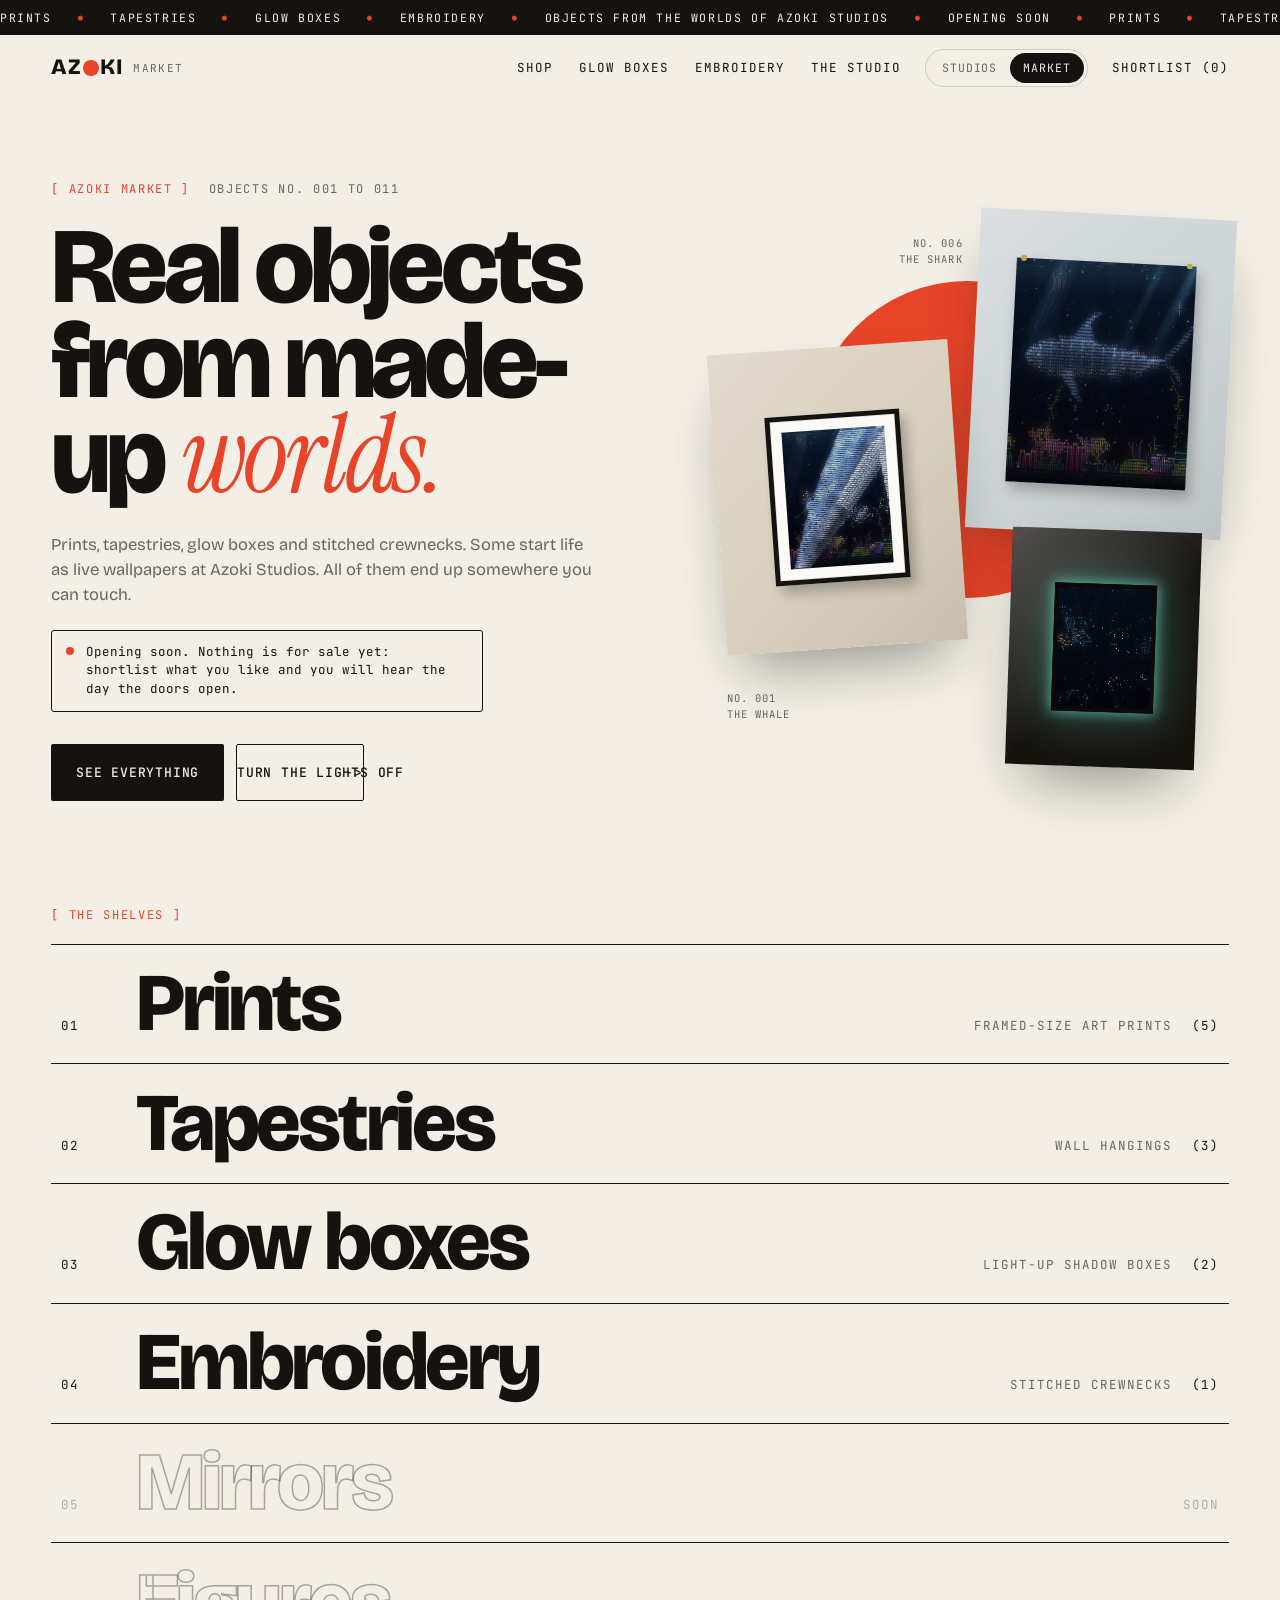
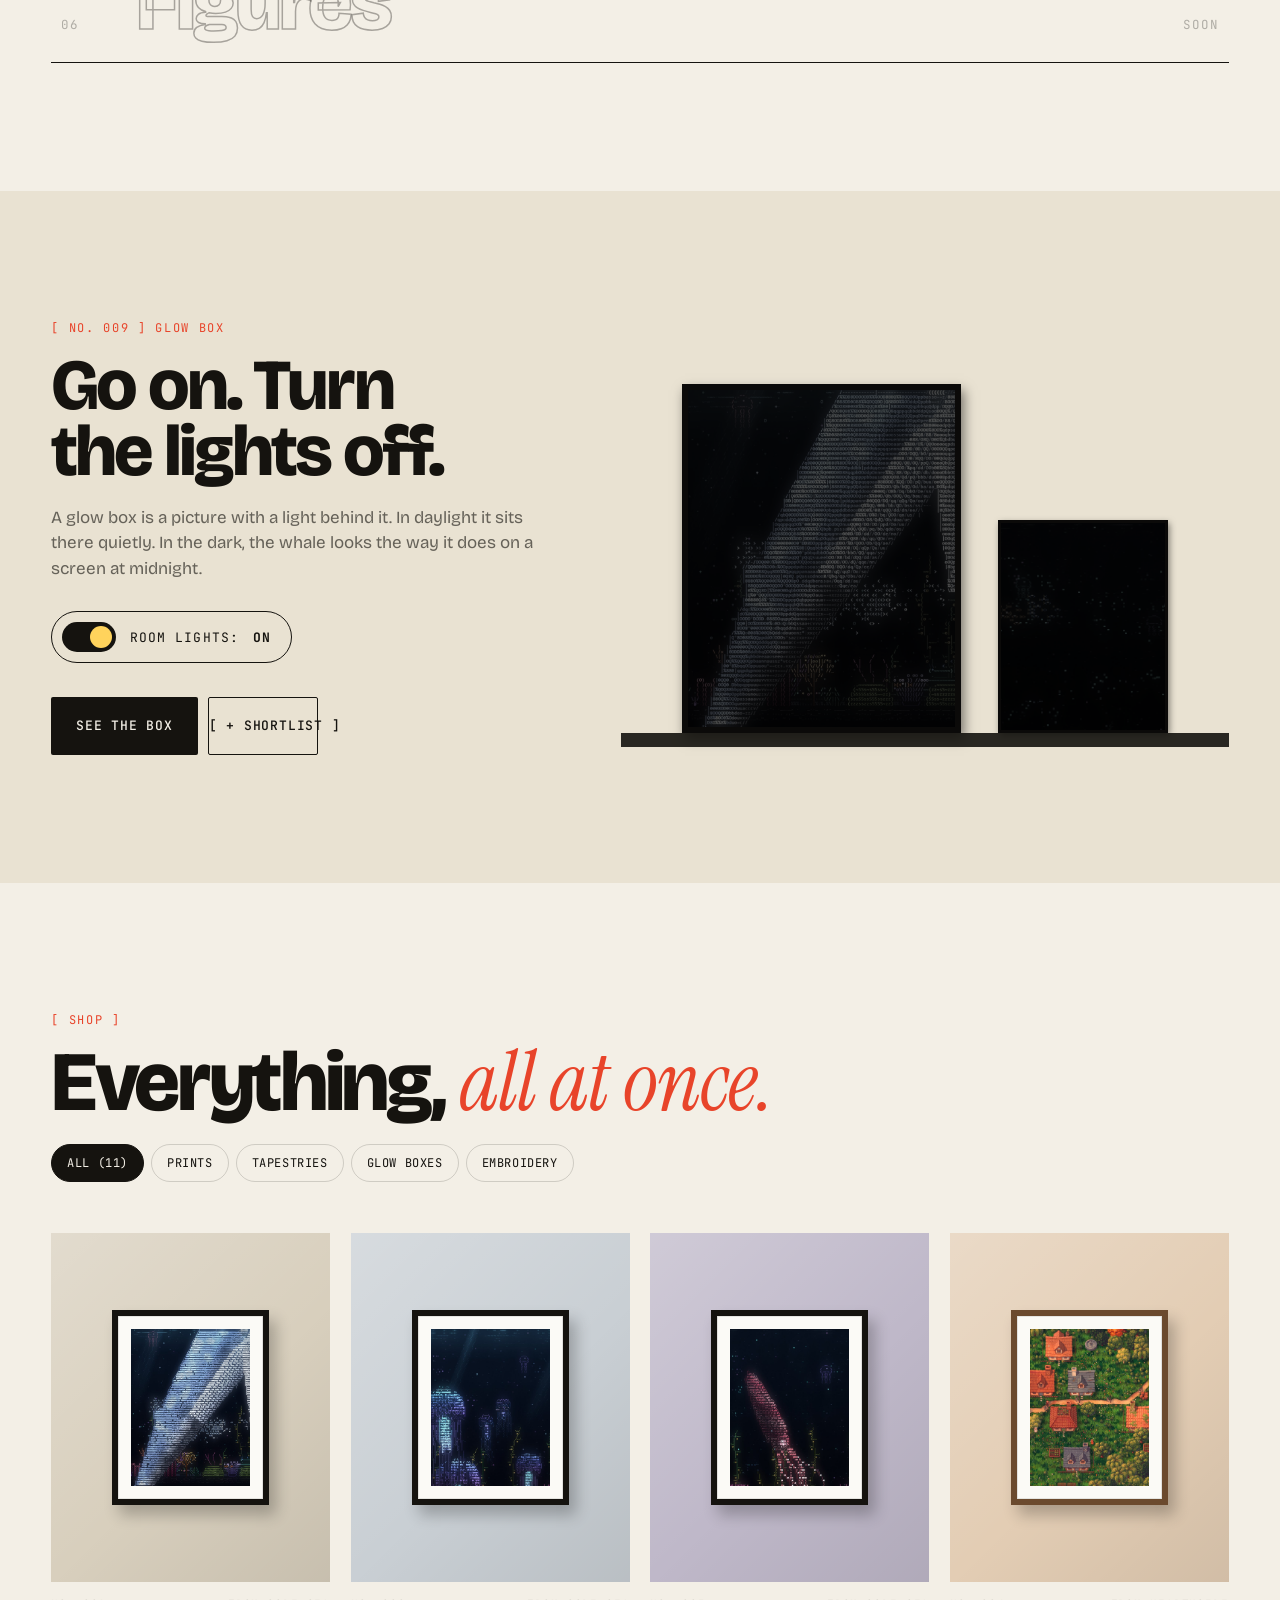
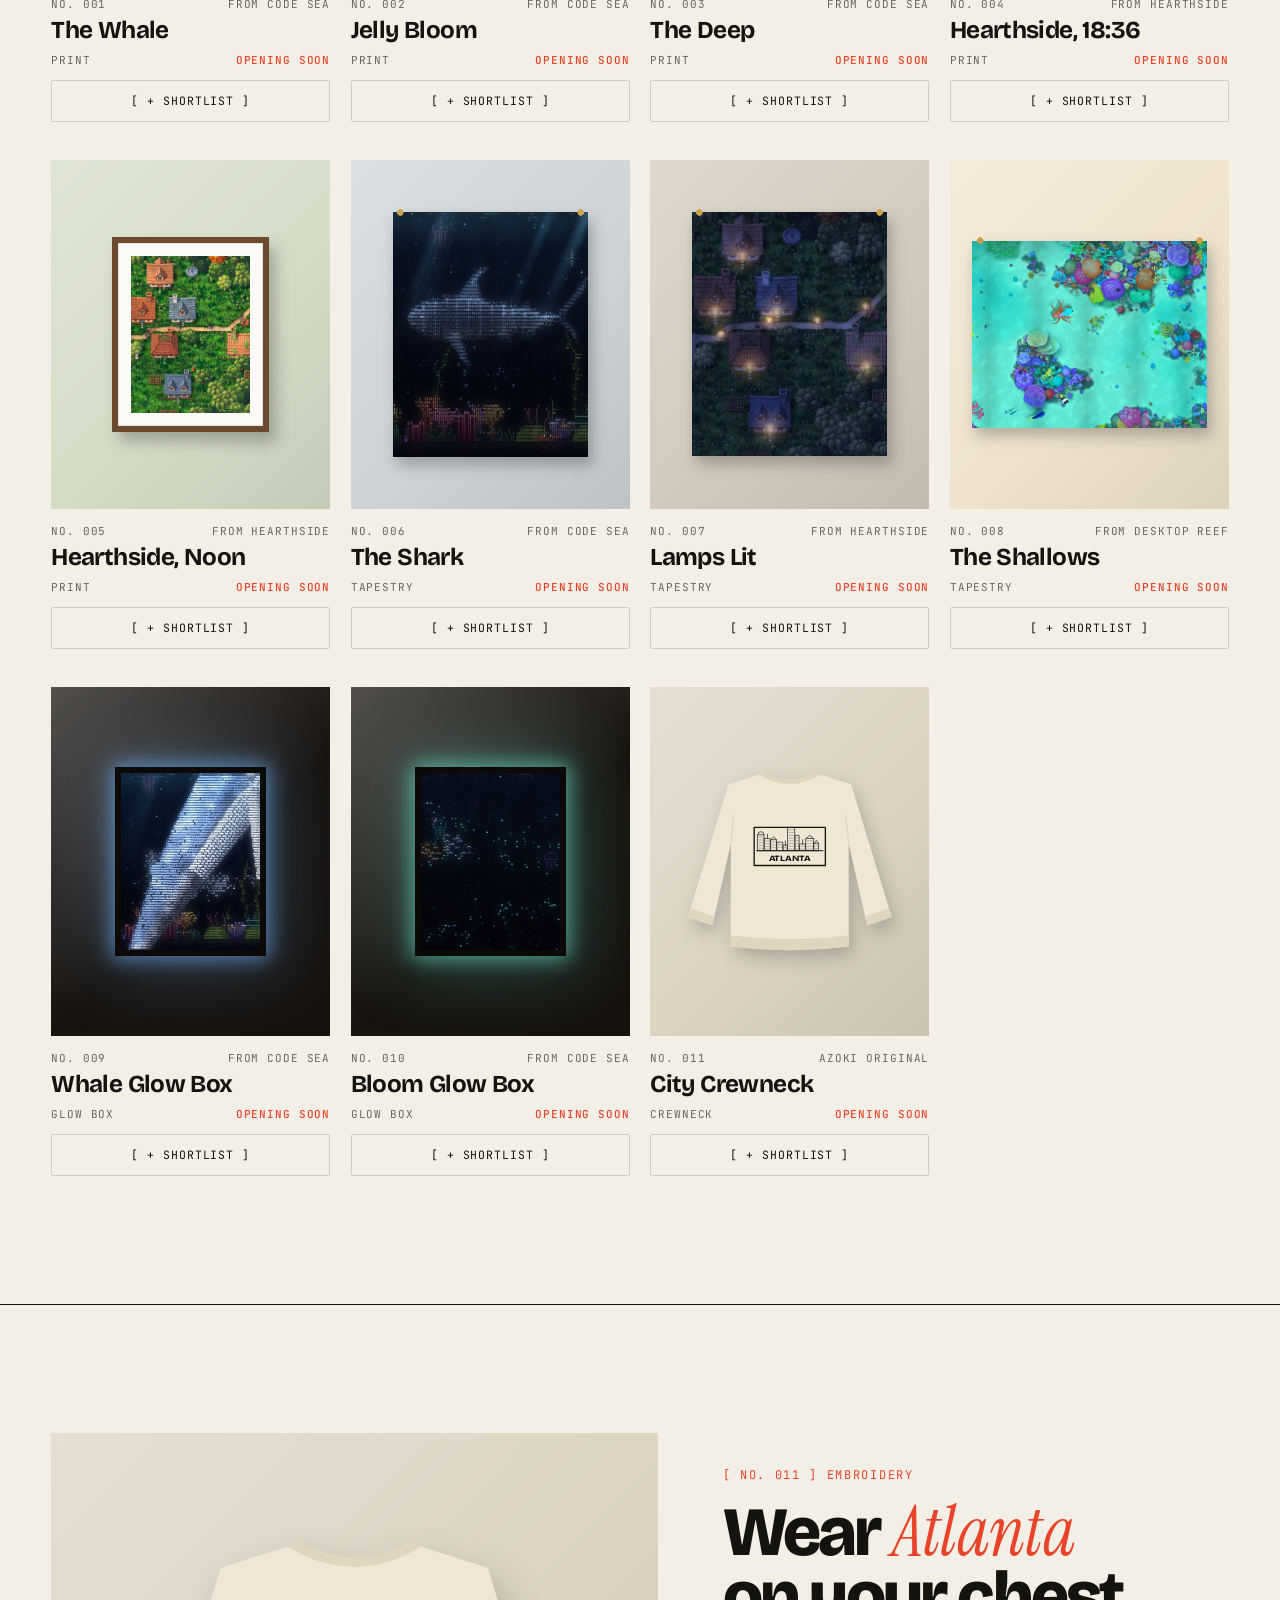
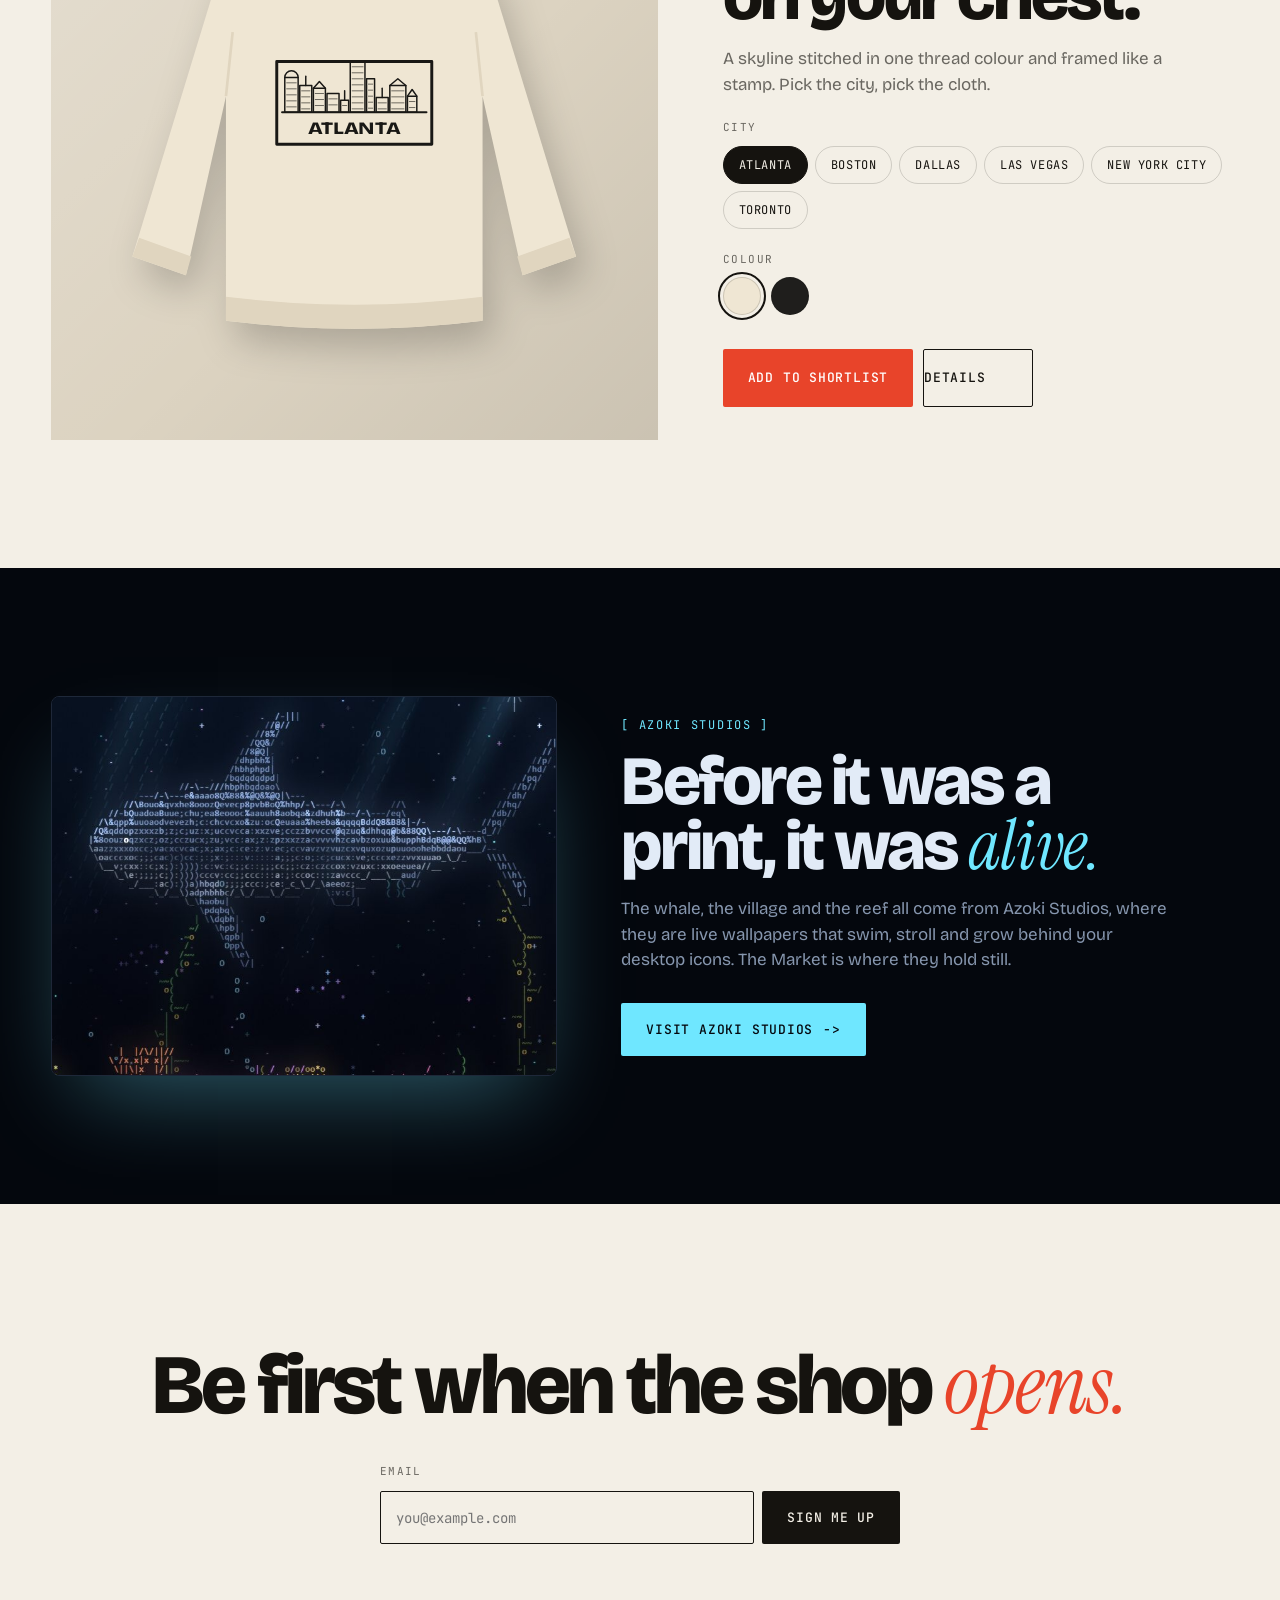
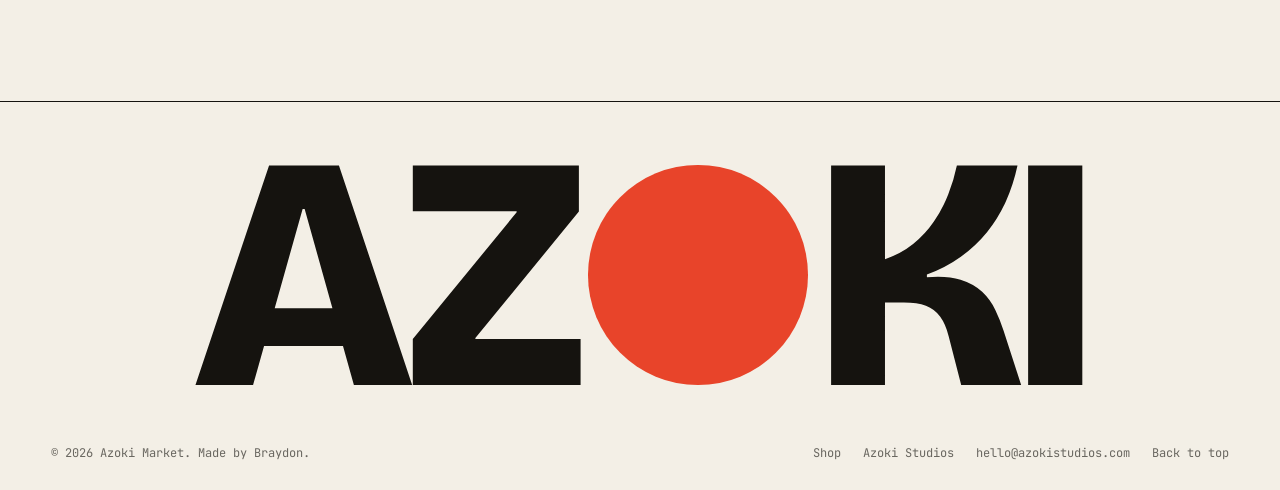
==== commit 98814058: "Opening soon: hide prices, turn the cart into a shortlist While MARKET.open is false nothing is for " ====
--- a/index.html
+++ b/index.html
@@ -5,9 +5,17 @@
 <meta name="viewport" content="width=device-width, initial-scale=1">
 <title>Azoki Market | Real objects from made-up worlds</title>
 <meta name="description" content="Azoki Market: prints, tapestries, glow boxes and embroidery. The physical half of Azoki.">
-<meta property="og:title" content="Azoki Market">
-<meta property="og:description" content="Real objects from made-up worlds. Prints, tapestries, glow boxes and embroidery.">
-<meta property="og:image" content="assets/art-whale.jpg">
+<link rel="canonical" href="https://azokimarket.com/">
+<meta property="og:type" content="website">
+<meta property="og:site_name" content="Azoki Market">
+<meta property="og:url" content="https://azokimarket.com/">
+<meta property="og:title" content="Azoki Market: real objects from made-up worlds">
+<meta property="og:description" content="Prints, tapestries, glow boxes and embroidery. The physical half of Azoki.">
+<meta property="og:image" content="https://azokimarket.com/assets/share-home.jpg">
+<meta property="og:image:width" content="1200">
+<meta property="og:image:height" content="630">
+<meta name="twitter:card" content="summary_large_image">
+<link rel="apple-touch-icon" href="assets/touch-icon.png">
 <meta name="theme-color" content="#f3efe6">
 <link rel="icon" href="assets/favicon.svg" type="image/svg+xml">
 <link rel="preconnect" href="https://fonts.googleapis.com">
@@ -47,8 +55,9 @@
     <p class="label">[ azoki market ] <span>objects no. 001 to 011</span></p>
     <h1>Real objects from made-up <em>worlds.</em></h1>
     <p class="hero-sub">Prints, tapestries, glow boxes and stitched crewnecks. Some start life as live wallpapers at Azoki Studios. All of them end up somewhere you can touch.</p>
+    <p class="soon-note" hidden><i aria-hidden="true"></i>Opening soon. Nothing is for sale yet: shortlist what you like and you will hear the day the doors open.</p>
     <div class="hero-cta">
-      <a class="btn ink" href="#shop">Shop everything</a>
+      <a class="btn ink" href="#shop">See everything</a>
       <a class="btn line" href="#glow">Turn the lights off <span aria-hidden="true">-&gt;</span></a>
     </div>
   </div>
@@ -129,16 +138,16 @@
 </section>
 
 <!-- ============ NEWS ============ -->
-<section class="news">
+<section class="news" id="news">
   <h2 class="reveal">Hear about the <em>next drop.</em></h2>
-  <form class="signup reveal" name="market-news" method="POST" data-netlify="true" netlify-honeypot="bot-field">
-    <input type="hidden" name="form-name" value="market-news">
-    <p hidden><label>Leave this empty <input name="bot-field"></label></p>
+  <form class="signup reveal" name="market-news">
+    <p hidden><label>Leave this empty <input name="_honey" tabindex="-1" autocomplete="off"></label></p>
     <label for="email">Email</label>
     <div class="field">
       <input id="email" name="email" type="email" required placeholder="you@example.com" autocomplete="email">
       <button class="btn ink" type="submit">Sign me up</button>
     </div>
+    <p class="want" id="wantNote" hidden></p>
     <p class="form-msg" role="status"></p>
   </form>
 </section>
@@ -151,6 +160,7 @@
     <nav aria-label="Footer">
       <a href="#shop">Shop</a>
       <a data-sibling="studios" href="https://azokistudios.com">Azoki Studios</a>
+      <a href="mailto:hello@azokistudios.com">hello@azokistudios.com</a>
       <a href="#top" onclick="scrollTo({top:0,behavior:'smooth'});return false">Back to top</a>
     </nav>
   </div>
--- a/css/market.css
+++ b/css/market.css
@@ -293,3 +293,15 @@
   .bar-track, .drawer[open] { animation: none; }
   .mk *, .stack .s { transition: none !important; }
 }
+
+/* ---------- opening soon (MARKET.open is false) ---------- */
+.sum[hidden], .qty[hidden] { display: none; }
+.soon-note { display: flex; gap: 12px; align-items: baseline; max-width: 54ch; margin-top: 22px; padding: 12px 14px; border: 1.5px solid var(--fg); border-radius: 3px; font-family: var(--mono); font-size: 12.5px; line-height: 1.5; }
+.soon-note[hidden] { display: none; }
+.soon-note i { flex: none; width: 8px; height: 8px; border-radius: 50%; background: var(--red); transform: translateY(-1px); animation: soon-pulse 2s ease-in-out infinite; }
+@keyframes soon-pulse { 50% { opacity: .25; } }
+@media (prefers-reduced-motion: reduce) { .soon-note i { animation: none; } }
+.is-soon .card-bot .price { color: var(--red); font-weight: 500; font-size: 11px; }
+.is-soon .pd-price span { color: var(--red); }
+.pd-soon { font-family: var(--mono); font-size: 12.5px; line-height: 1.5; color: var(--mute); margin-top: 12px; }
+.want { font-family: var(--mono); font-size: 12px; color: var(--mute); margin-top: 10px; }
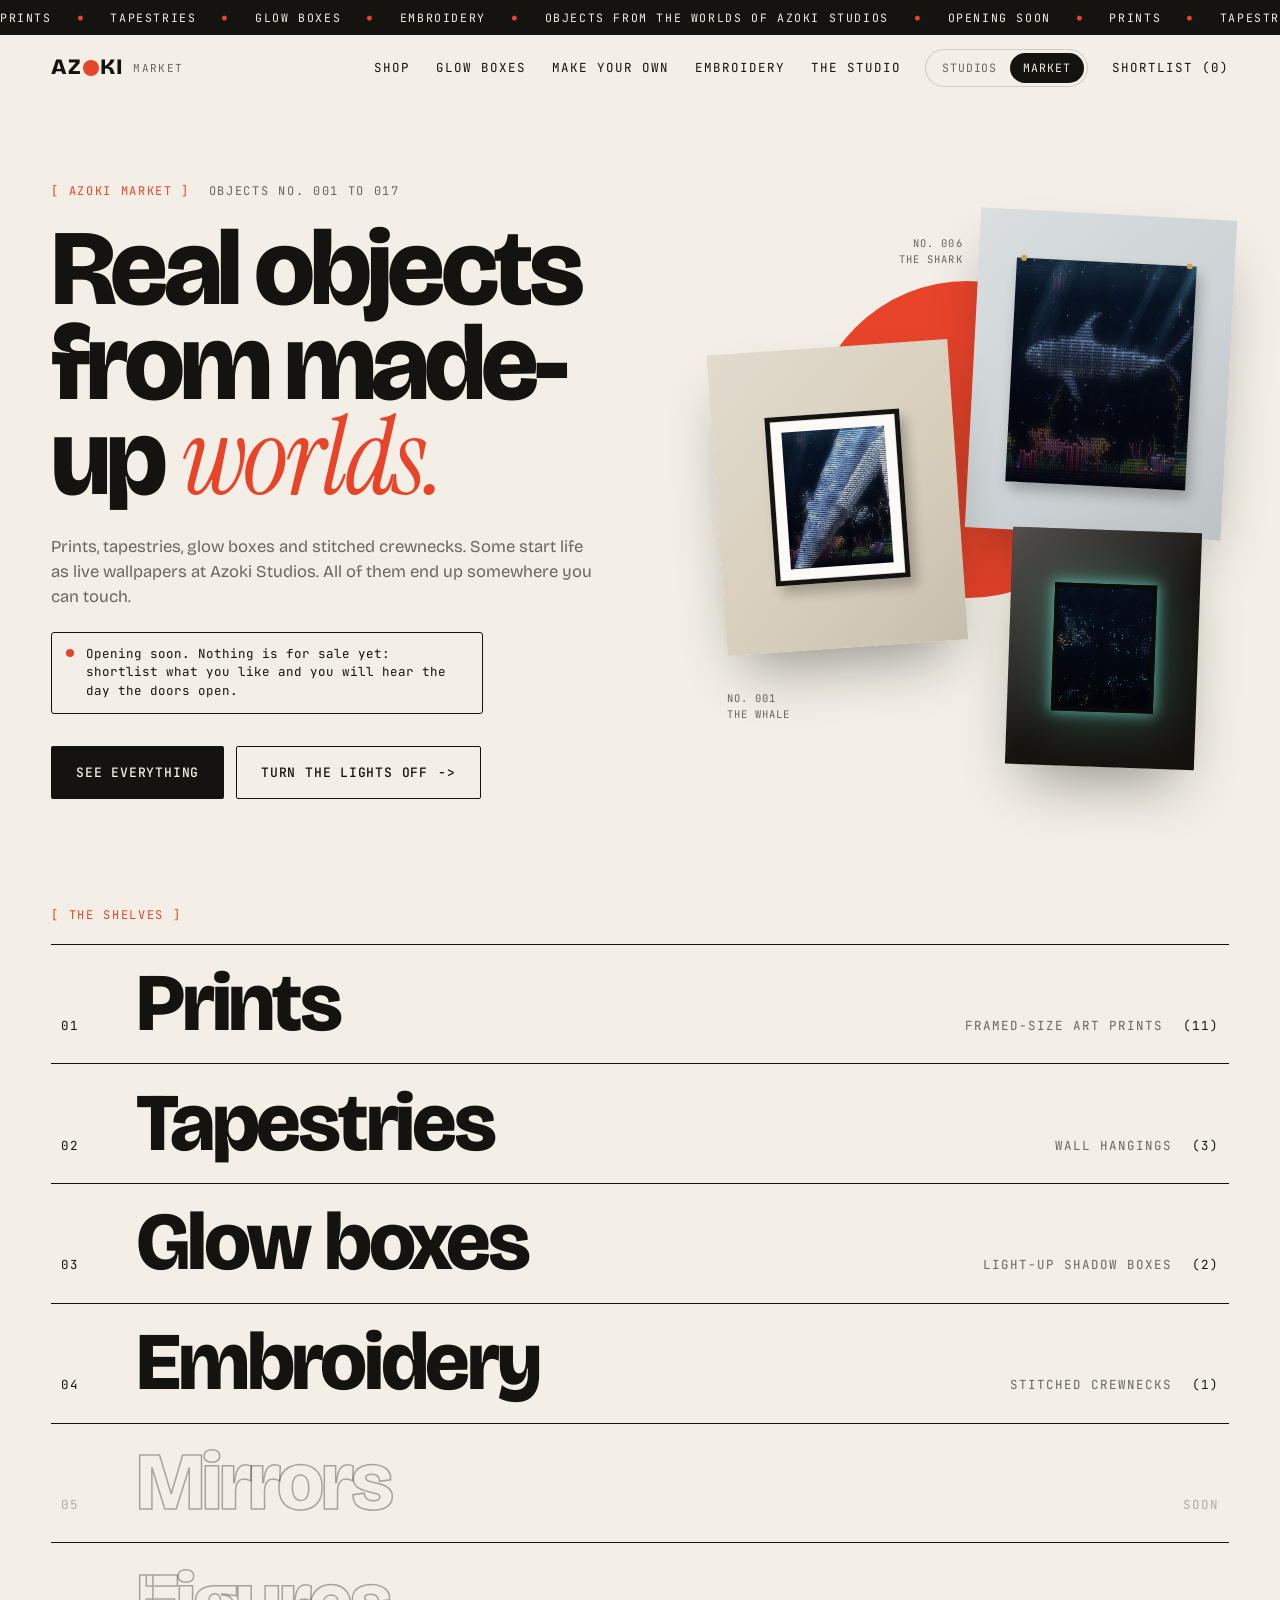
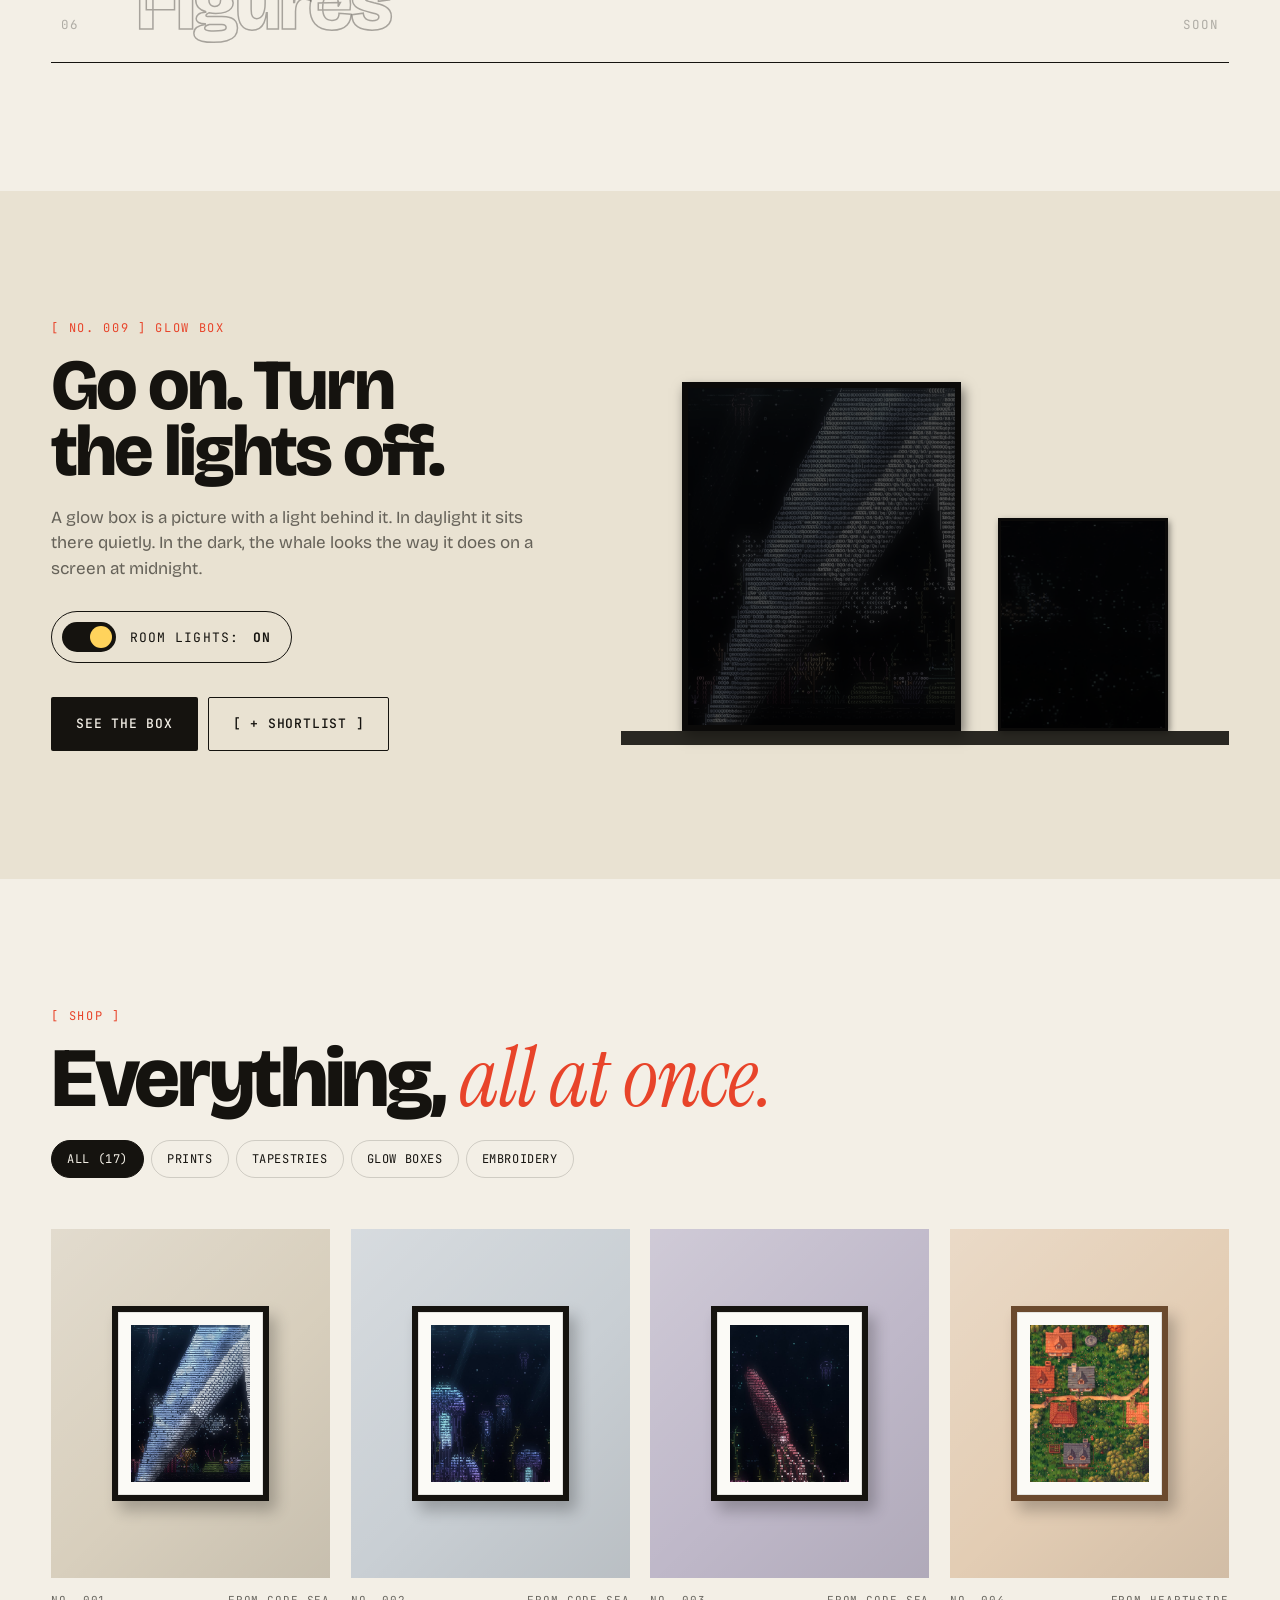
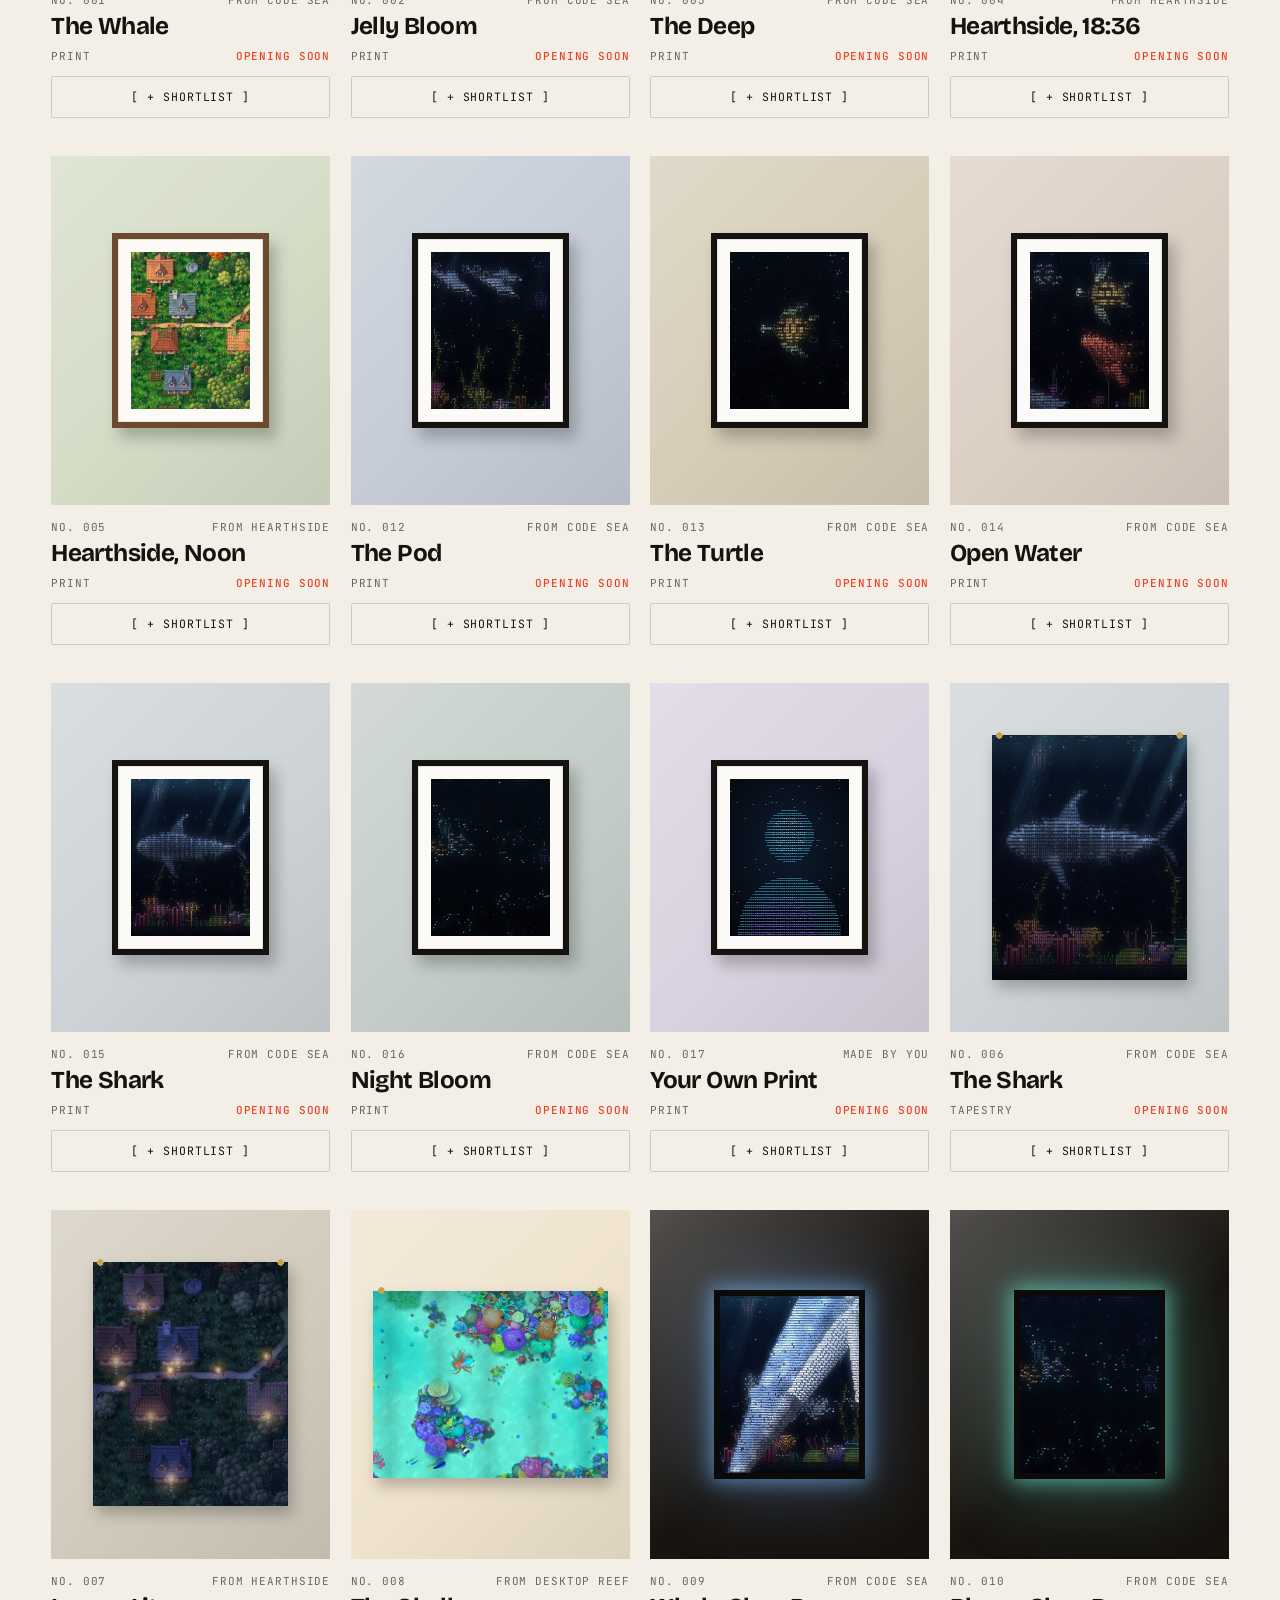
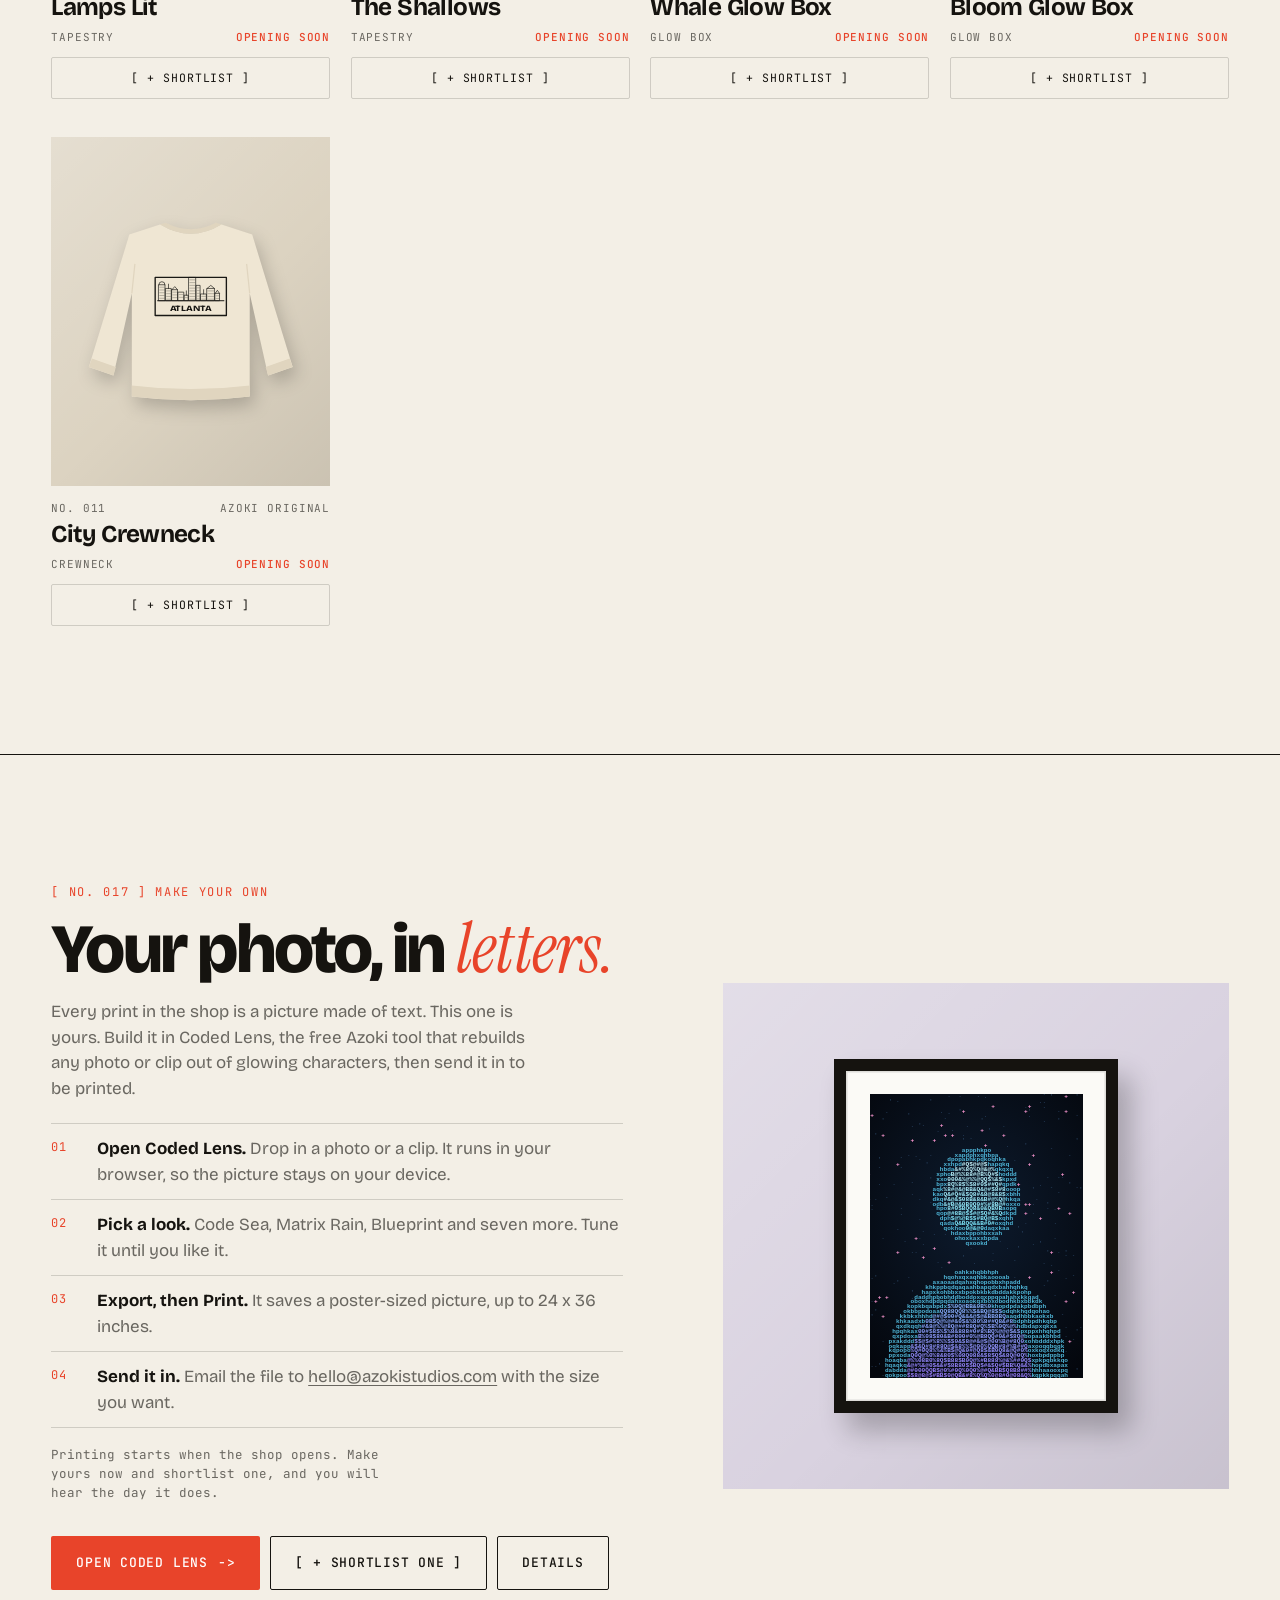
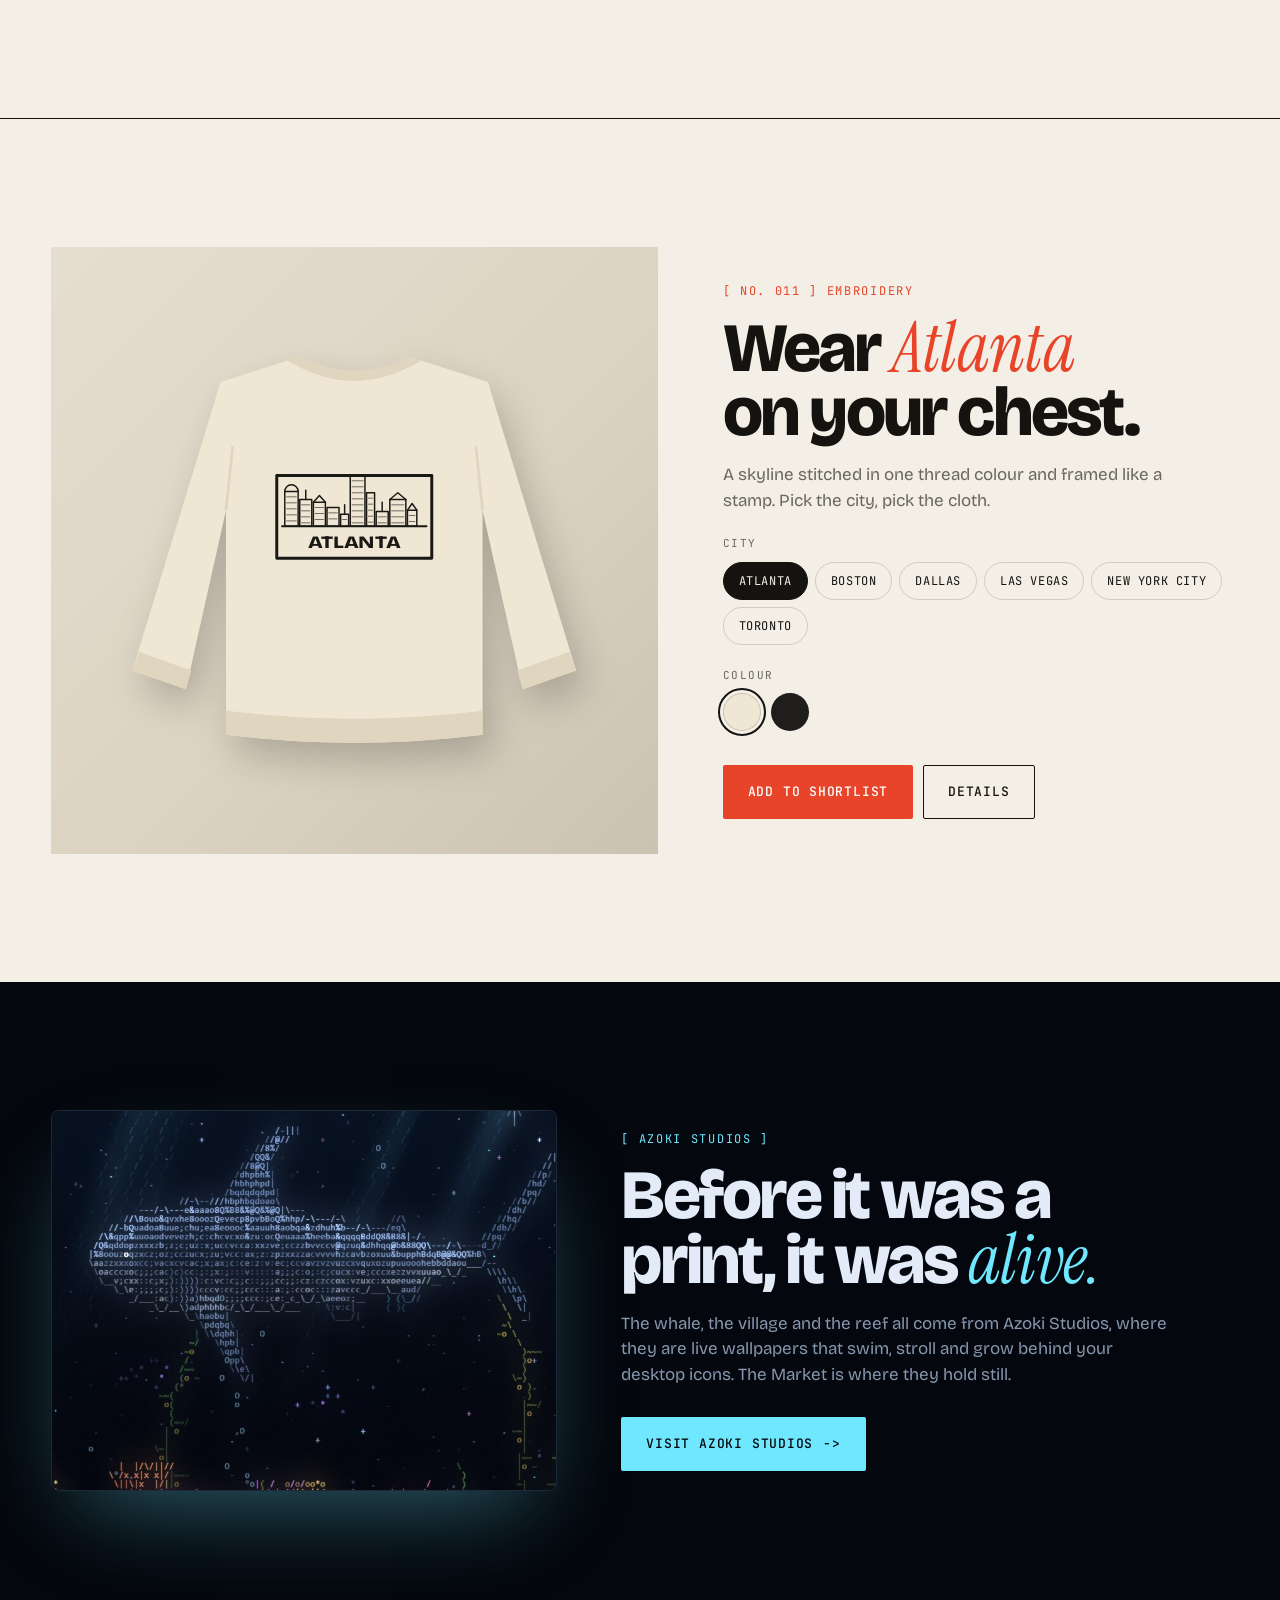
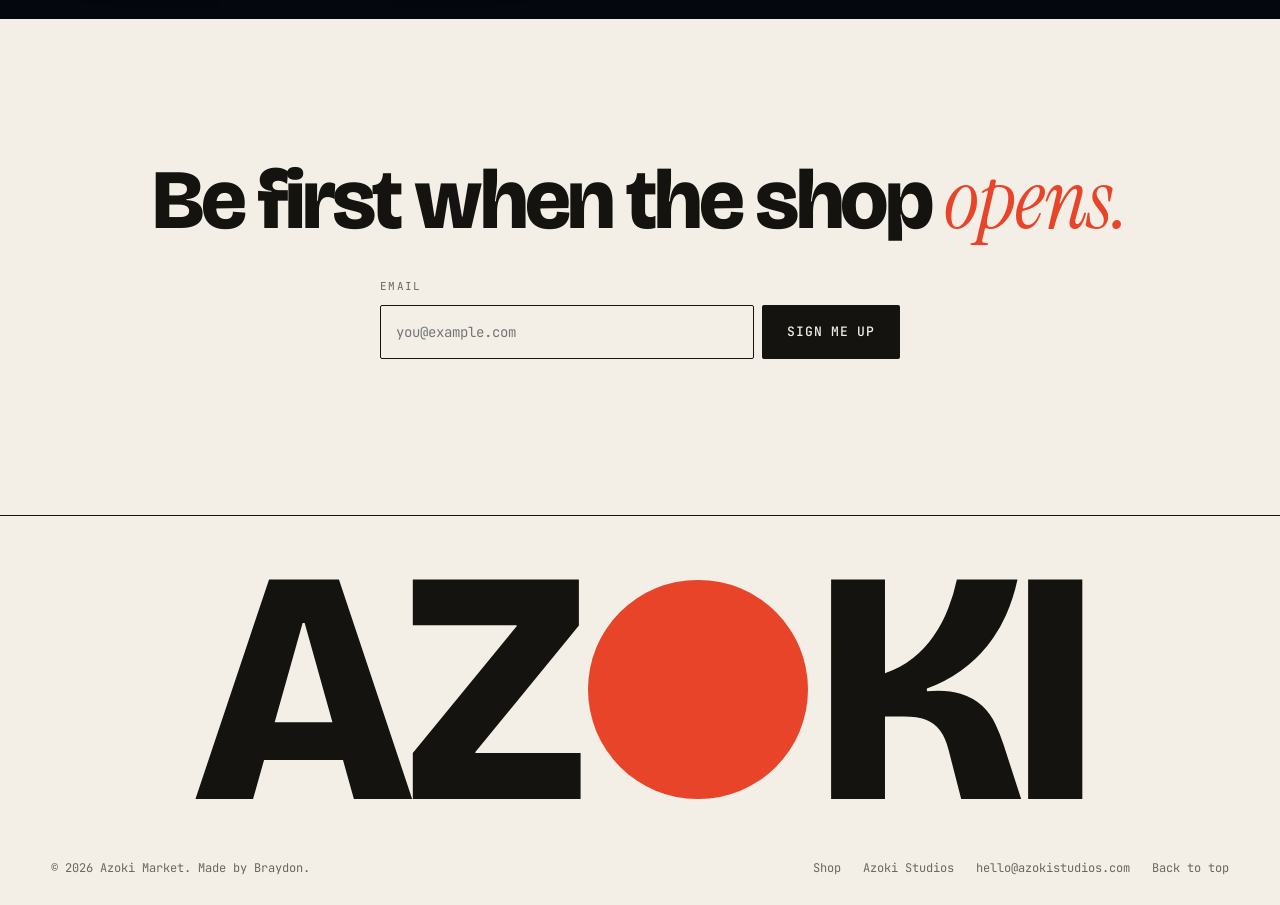
==== commit 34d8824b: "Add five Code Sea prints and a make-your-own print section New prints: The Pod, The Turtle, Open Wat" ====
--- a/index.html
+++ b/index.html
@@ -38,6 +38,7 @@
   <nav class="nav-links" aria-label="Sections">
     <a href="#shop">Shop</a>
     <a href="#glow">Glow boxes</a>
+    <a href="#custom">Make your own</a>
     <a href="#stitch">Embroidery</a>
     <a href="#studio">The studio</a>
   </nav>
@@ -52,7 +53,7 @@
 <!-- ============ HERO ============ -->
 <section class="hero">
   <div class="hero-copy">
-    <p class="label">[ azoki market ] <span>objects no. 001 to 011</span></p>
+    <p class="label">[ azoki market ] <span>objects no. 001 to 017</span></p>
     <h1>Real objects from made-up <em>worlds.</em></h1>
     <p class="hero-sub">Prints, tapestries, glow boxes and stitched crewnecks. Some start life as live wallpapers at Azoki Studios. All of them end up somewhere you can touch.</p>
     <p class="soon-note" hidden><i aria-hidden="true"></i>Opening soon. Nothing is for sale yet: shortlist what you like and you will hear the day the doors open.</p>
@@ -106,6 +107,28 @@
     <div class="chips" id="chips" role="group" aria-label="Filter by kind"></div>
   </div>
   <div class="grid" id="grid"></div>
+</section>
+
+<!-- ============ MAKE YOUR OWN ============ -->
+<section class="stitch custom" id="custom">
+  <div class="stitch-stage reveal" data-mock="custom-print"></div>
+  <div class="stitch-copy reveal">
+    <p class="label">[ no. 017 ] make your own</p>
+    <h2>Your photo, in <em>letters.</em></h2>
+    <p>Every print in the shop is a picture made of text. This one is yours. Build it in Coded Lens, the free Azoki tool that rebuilds any photo or clip out of glowing characters, then send it in to be printed.</p>
+    <ol class="how">
+      <li><b>Open Coded Lens.</b> Drop in a photo or a clip. It runs in your browser, so the picture stays on your device.</li>
+      <li><b>Pick a look.</b> Code Sea, Matrix Rain, Blueprint and seven more. Tune it until you like it.</li>
+      <li><b>Export, then Print.</b> It saves a poster-sized picture, up to 24 x 36 inches.</li>
+      <li><b>Send it in.</b> Email the file to <a href="mailto:hello@azokistudios.com?subject=My%20own%20print">hello@azokistudios.com</a> with the size you want.</li>
+    </ol>
+    <p class="custom-soon" hidden>Printing starts when the shop opens. Make yours now and shortlist one, and you will hear the day it does.</p>
+    <div class="stitch-buy">
+      <a class="btn red" href="https://codedlens.com" target="_blank" rel="noopener">Open Coded Lens <span aria-hidden="true">-&gt;</span></a>
+      <button class="btn line" data-add="custom-print">[ + add to cart ]</button>
+      <a class="btn line" href="product.html?id=custom-print">Details</a>
+    </div>
+  </div>
 </section>
 
 <!-- ============ STITCH ============ -->
--- a/css/market.css
+++ b/css/market.css
@@ -210,7 +210,7 @@
 .cart-empty { padding: 60px 0; text-align: center; }
 .cart-empty .big { font-size: 34px; font-weight: 800; letter-spacing: -.03em; line-height: 1; }
 .cart-empty p + p { color: rgba(21, 19, 15, .62); margin: 10px 0 26px; }
-.line { display: grid; grid-template-columns: 92px 1fr; gap: 16px; padding: 18px 0; border-bottom: 1px solid rgba(21, 19, 15, .16); }
+.line:not(.btn) { display: grid; grid-template-columns: 92px 1fr; gap: 16px; padding: 18px 0; border-bottom: 1px solid rgba(21, 19, 15, .16); }
 .line-info { display: flex; flex-direction: column; gap: 3px; min-width: 0; }
 .line-info a { text-decoration: none; font-size: 19px; letter-spacing: -.01em; }
 .line-info > span { font-family: var(--mono); font-size: 11.5px; color: rgba(21, 19, 15, .62); }
@@ -286,6 +286,8 @@
   .card h3 { font-size: 19px; }
   .card-top span:last-child { display: none; }
   .stack .tag { display: none; }
+  .foot-row nav { gap: 4px 22px; }
+  .foot-row a { display: inline-block; padding: 10px 0; }
 }
 @media (prefers-reduced-motion: reduce) {
   html { scroll-behavior: auto; }
@@ -305,3 +307,33 @@
 .is-soon .pd-price span { color: var(--red); }
 .pd-soon { font-family: var(--mono); font-size: 12.5px; line-height: 1.5; color: var(--mute); margin-top: 12px; }
 .want { font-family: var(--mono); font-size: 12px; color: var(--mute); margin-top: 10px; }
+
+/* ---------- showpieces ---------- */
+/* pages cross-fade, and a product picture travels from its card to its own page */
+@view-transition { navigation: auto; }
+.nav { view-transition-name: nav; }
+::view-transition-group(*) { animation-duration: .5s; animation-timing-function: cubic-bezier(.2, .7, .2, 1); }
+
+/* the light switch darkens the whole shop, not just its own shelf: everything dims except the glow boxes */
+body:has(#glow.dark) { --bg: #0c0a08; --fg: #f3efe6; --line: rgba(243, 239, 230, .2); --mute: rgba(243, 239, 230, .62); }
+.mk, .stack .sun { transition: filter .9s, background-color .9s; }
+body:has(#glow.dark) .mk:not(.glow), body:has(#glow.dark) .stack .sun { filter: brightness(.3) saturate(.7); }
+body:has(#glow.dark) .btn.ink { background: var(--paper); color: var(--ink); }
+body:has(#glow.dark) .grid .mk.glow, body:has(#glow.dark) .stack .mk.glow { background-color: #100d0a; }
+
+@media (prefers-reduced-motion: reduce) {
+  @view-transition { navigation: none; }
+}
+
+/* ---------- make your own ---------- */
+.custom .stitch-stage .mk { aspect-ratio: 1; }
+@media (min-width: 901px) { .custom .stitch-copy { order: -1; } }
+.how { list-style: none; counter-reset: how; margin: 22px 0 0; padding: 0; max-width: 52ch; }
+.how li { counter-increment: how; position: relative; padding: 12px 0 12px 46px; border-top: 1.5px solid var(--line); color: var(--mute); }
+.how li:last-child { border-bottom: 1.5px solid var(--line); }
+.how li::before { content: '0' counter(how); position: absolute; left: 0; top: 14px; font-family: var(--mono); font-size: 12px; letter-spacing: .1em; color: var(--red); }
+.how b { color: var(--fg); }
+.how a, .custom-soon a { text-decoration: underline; text-underline-offset: 3px; }
+.custom-soon { margin-top: 18px; font-family: var(--mono); font-size: 12.5px; color: var(--mute); max-width: 52ch; }
+details .how { margin-bottom: 18px; }.nav-links a { white-space: nowrap; }
+@media (max-width: 1180px) { .nav-links { gap: 16px; } .nav-links a[href="#studio"] { display: none; } }
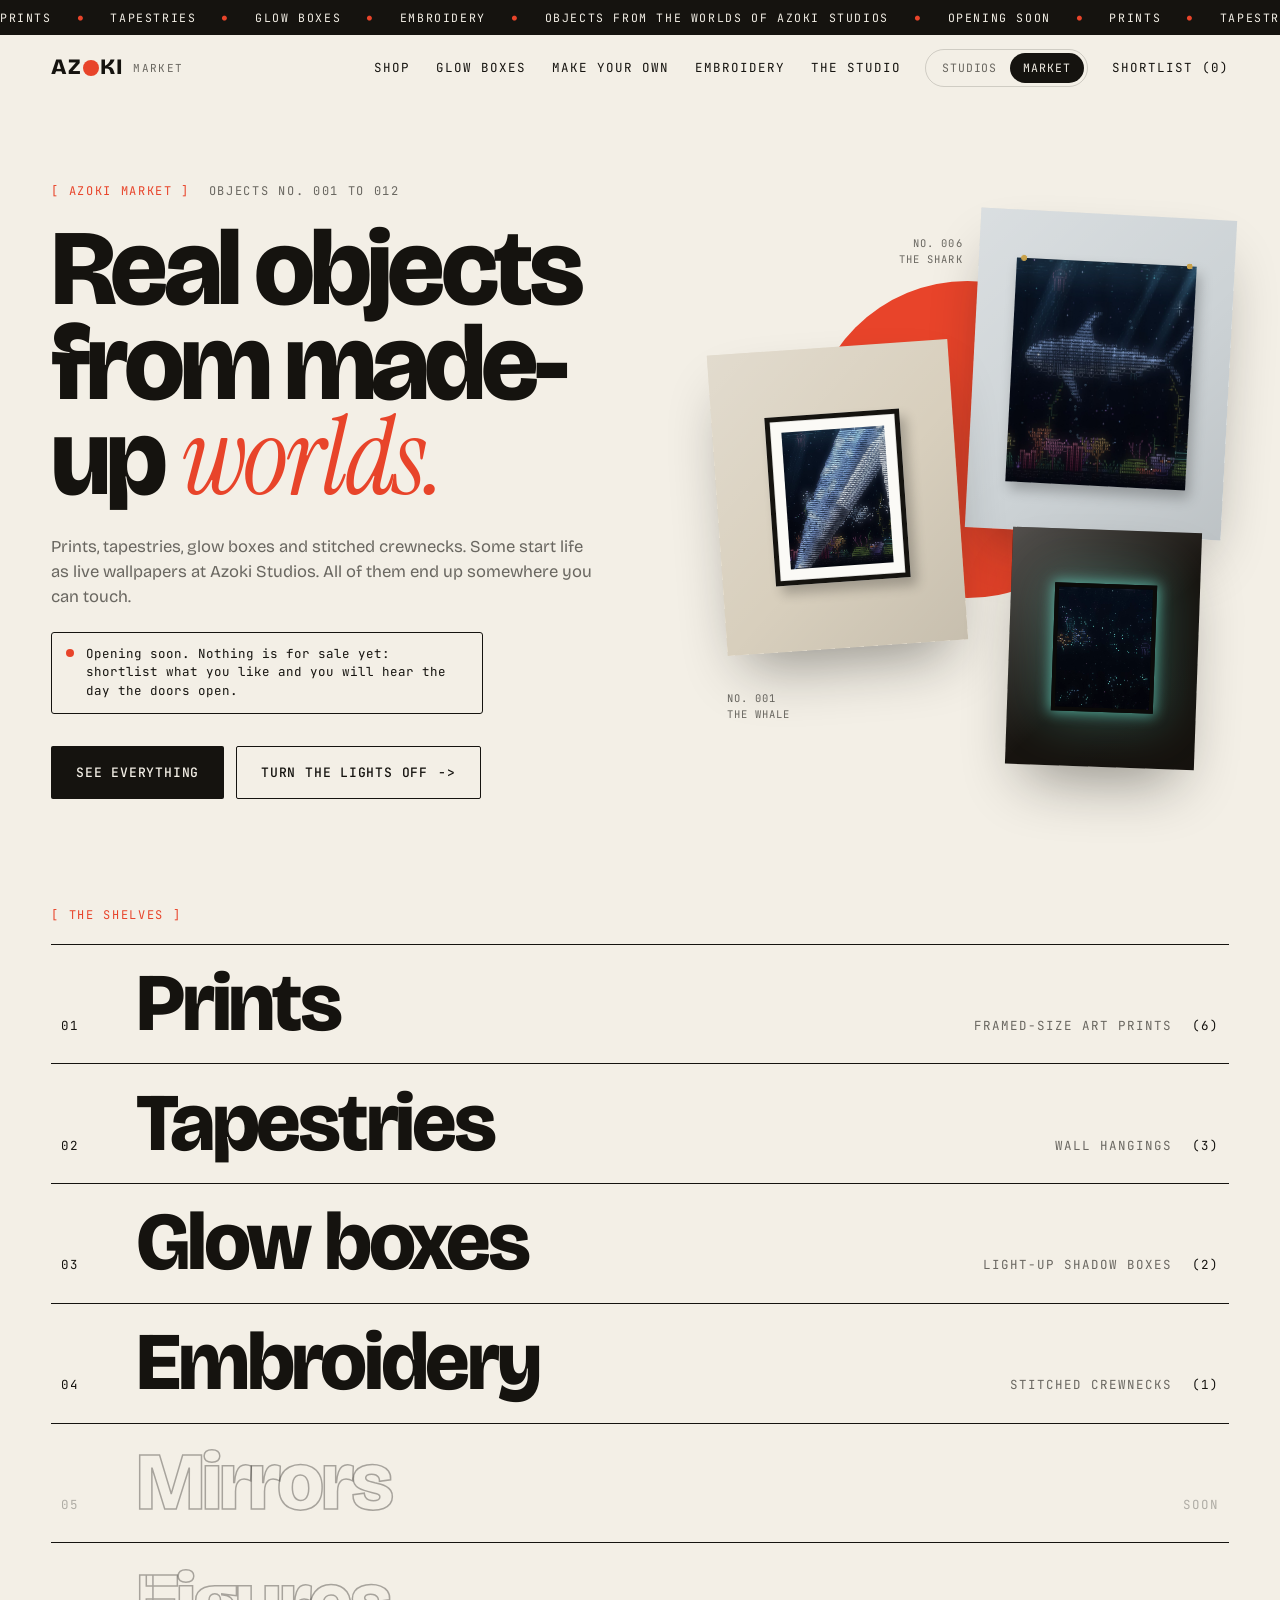
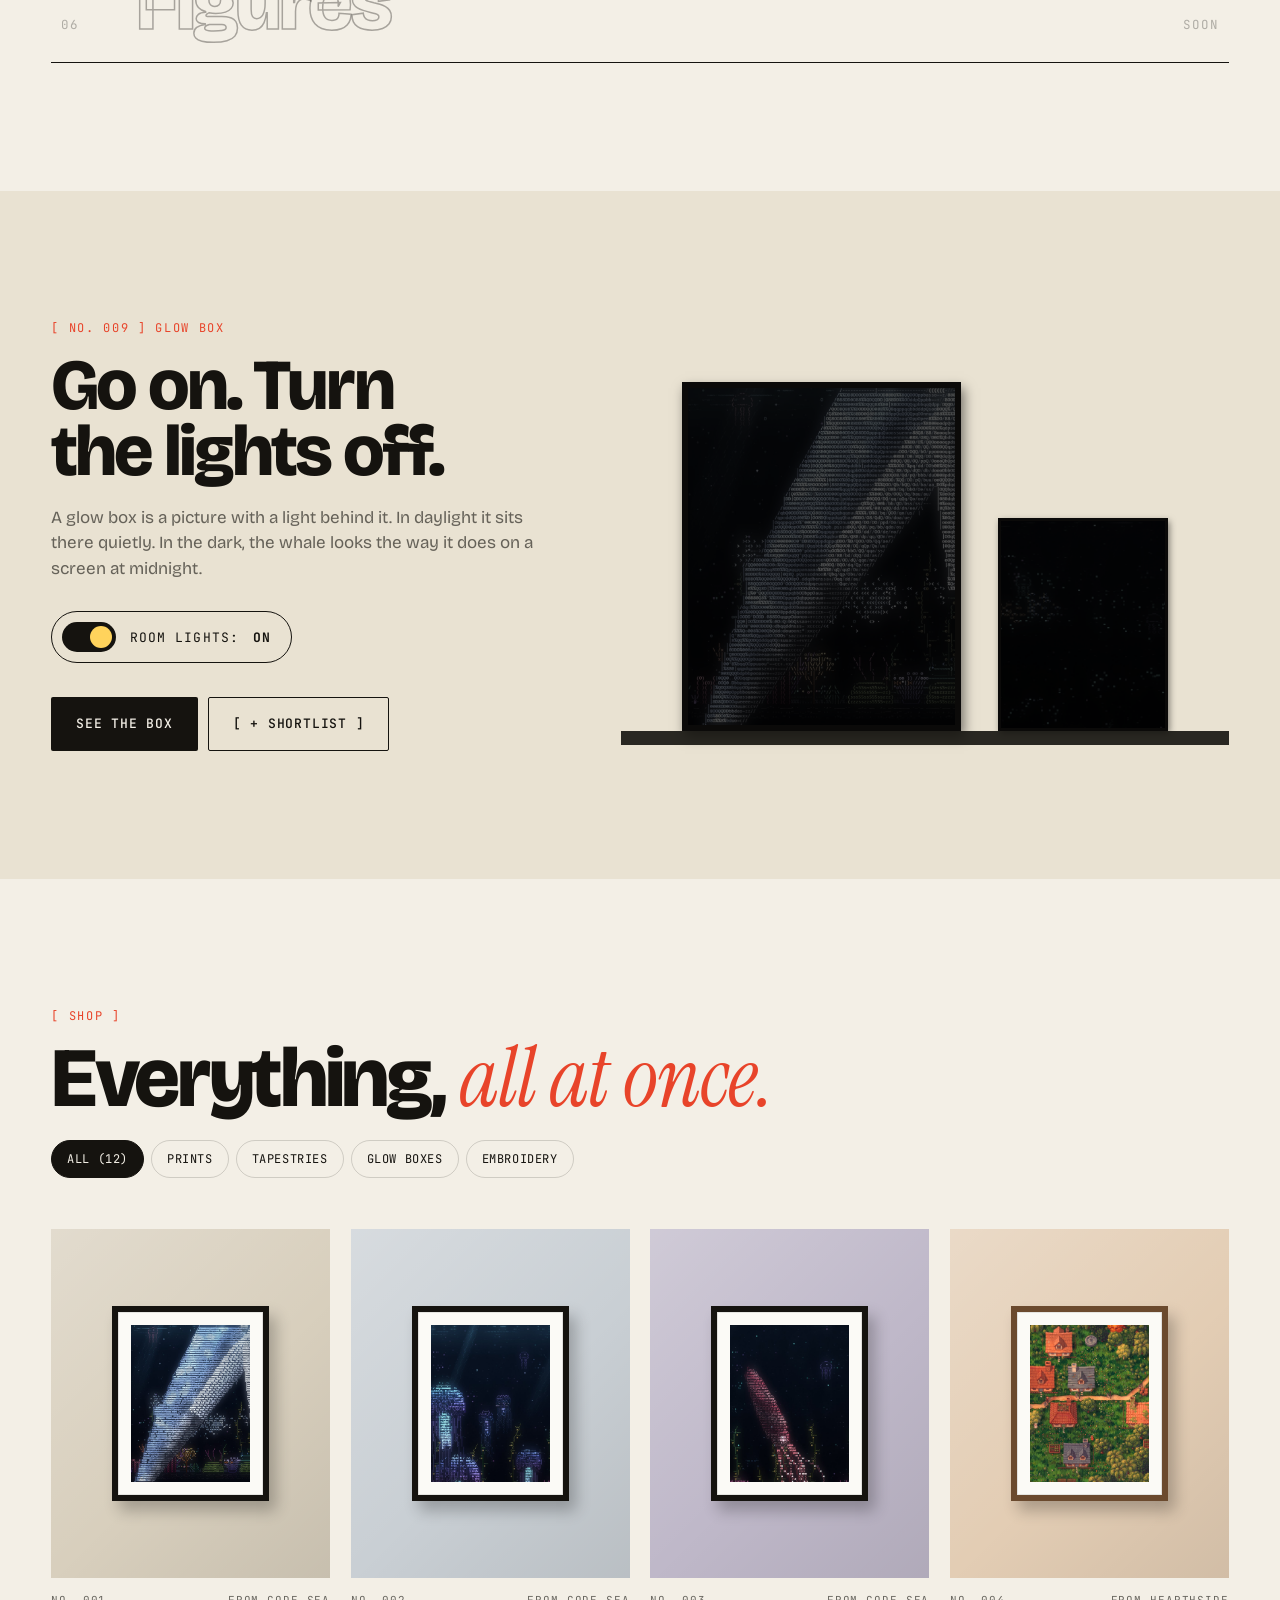
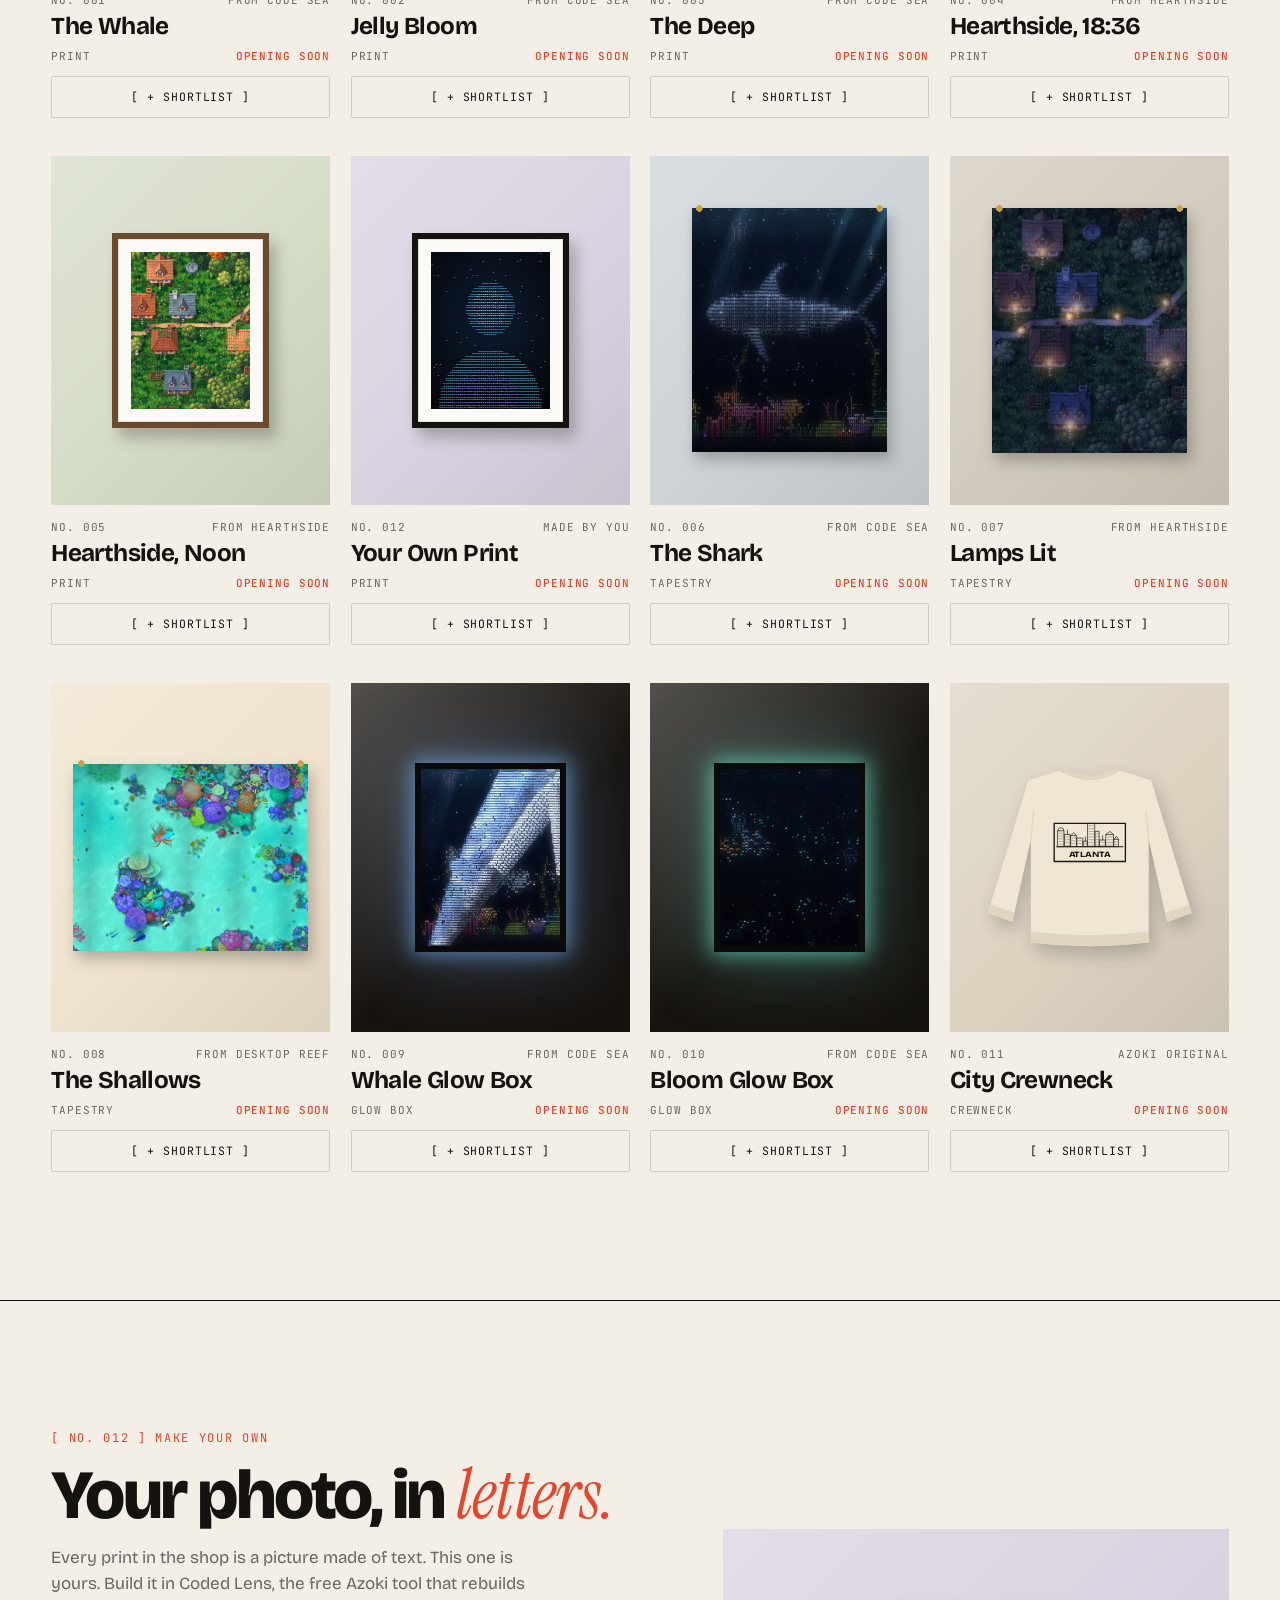
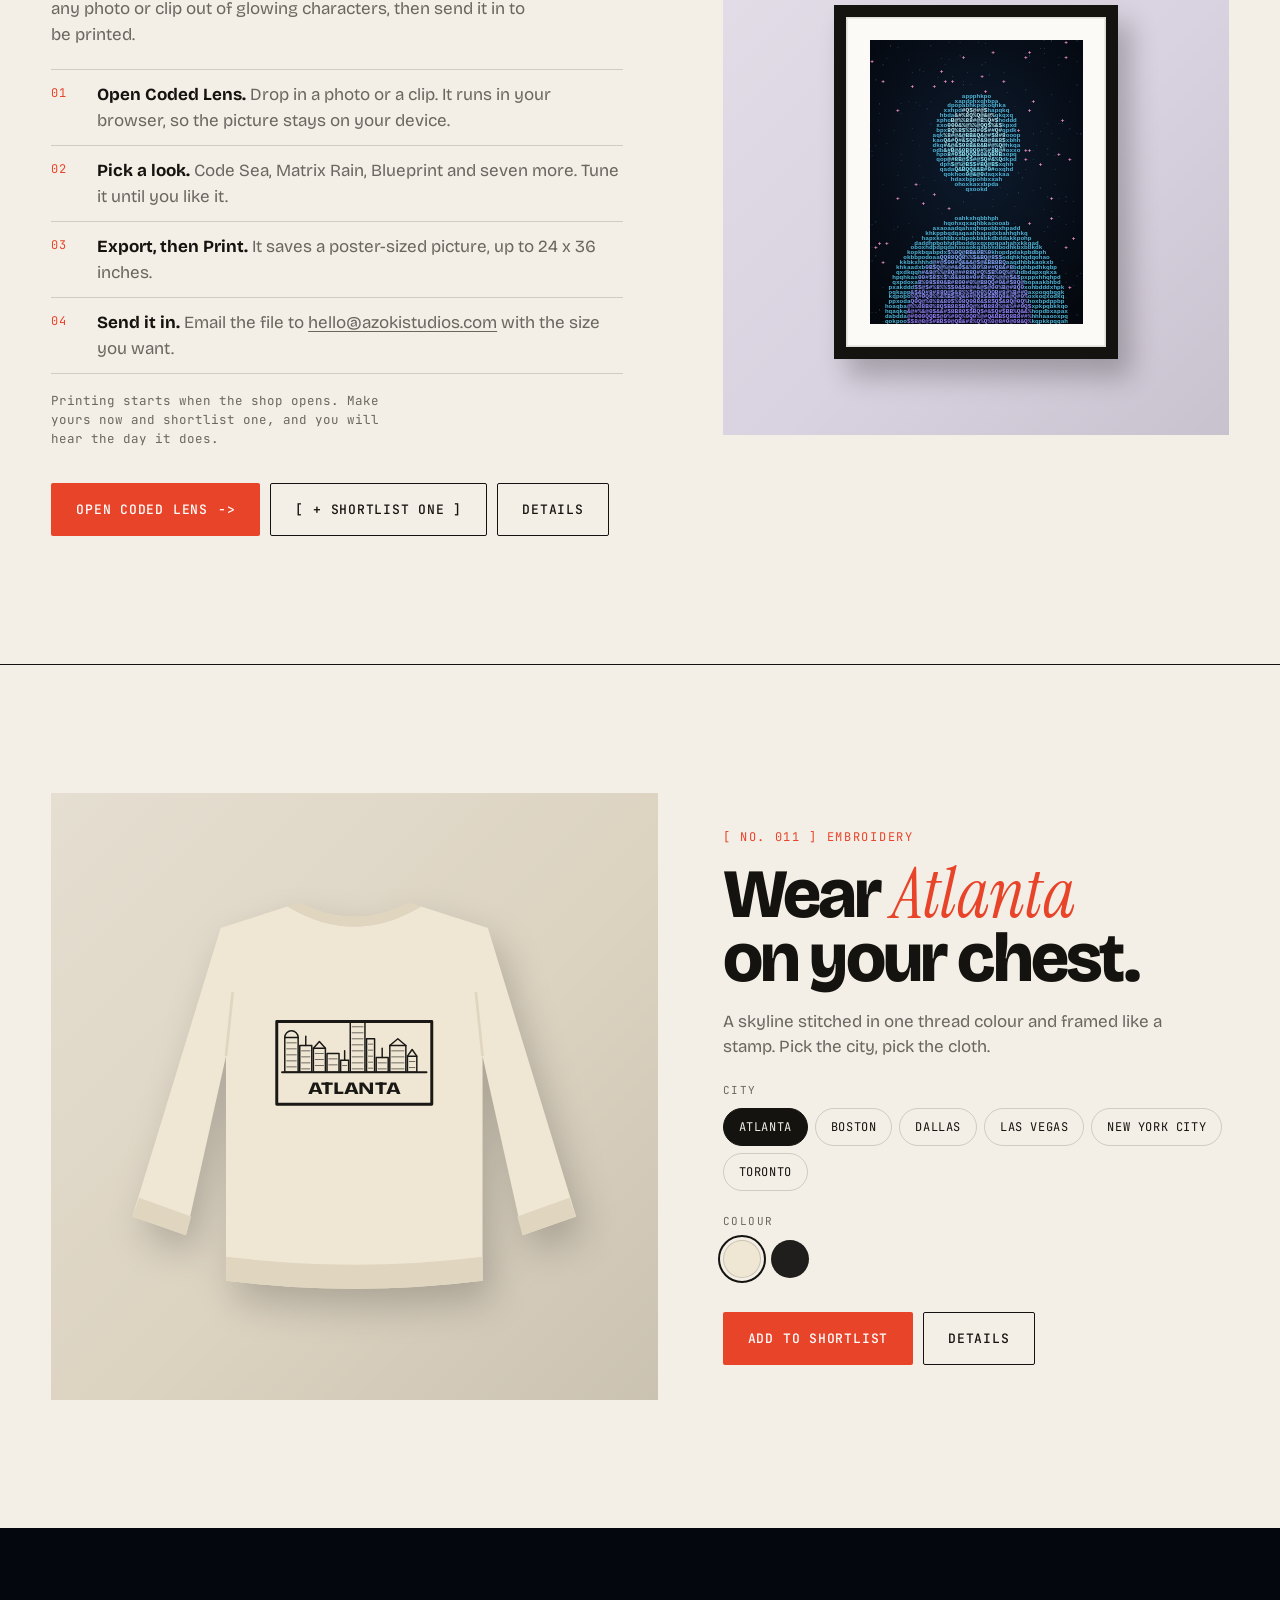
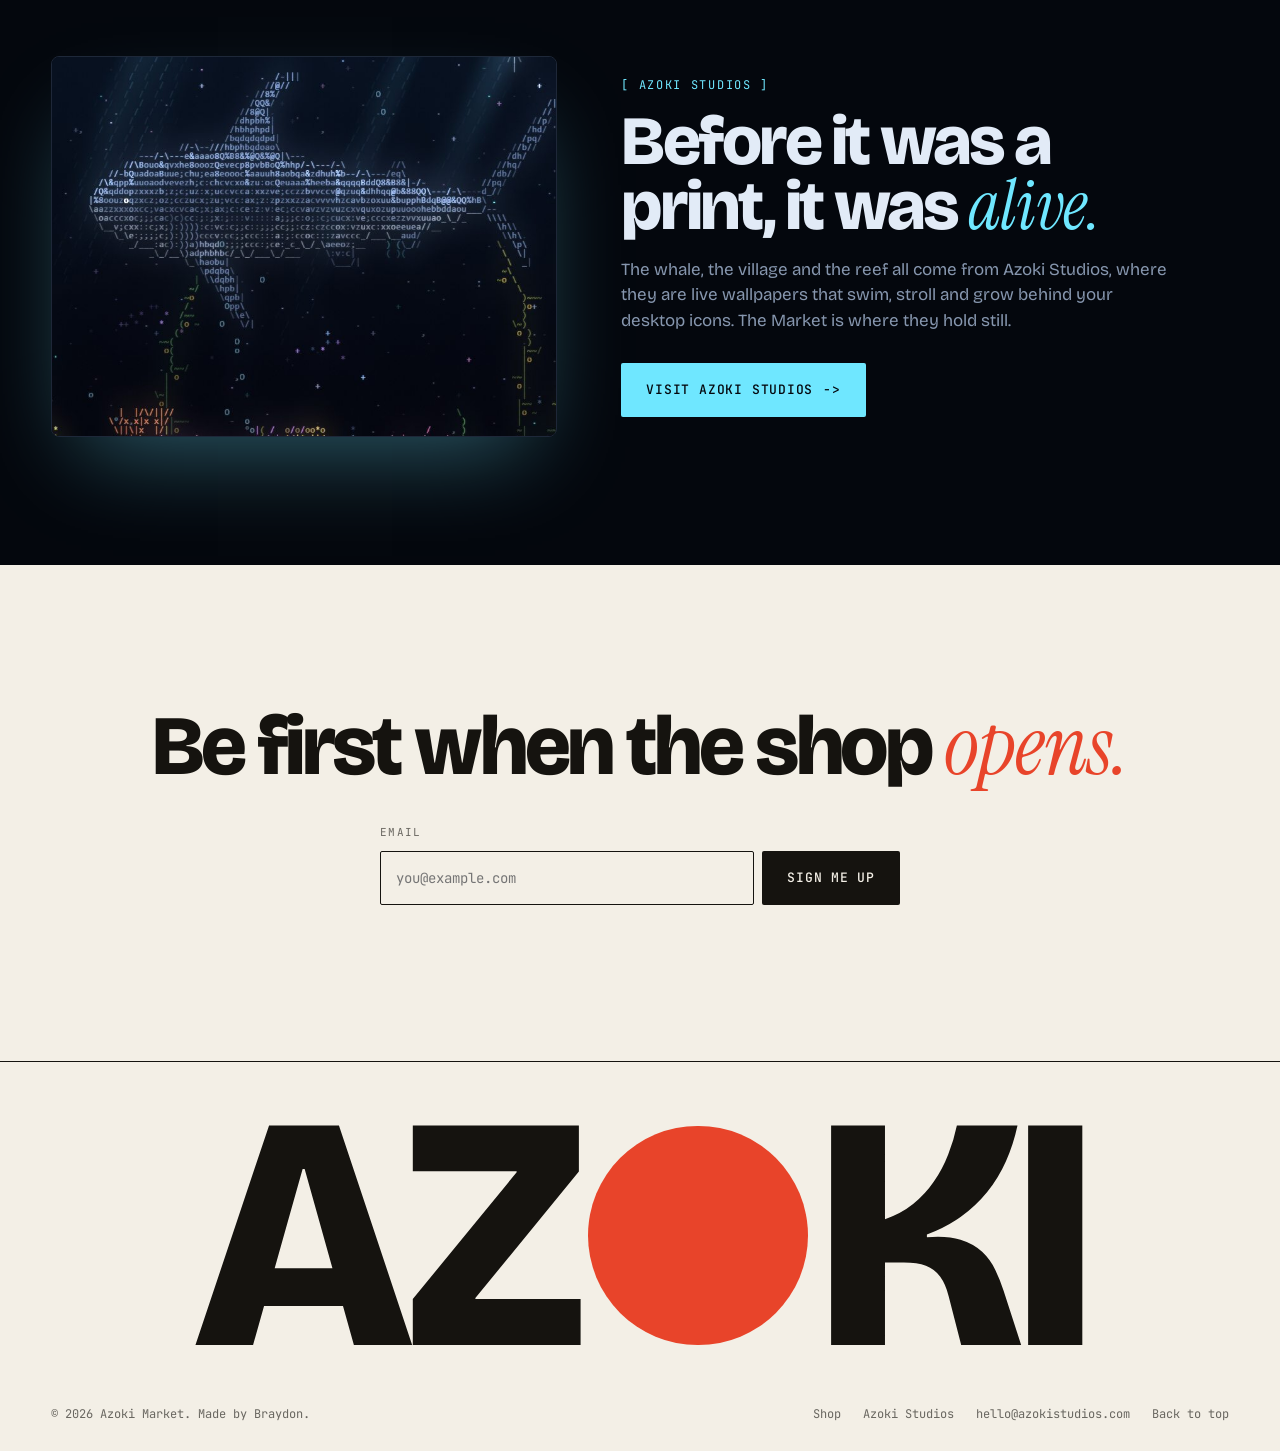
==== commit 4d7b40d2: "Remove the five wallpaper-screenshot prints; keep make-your-own as No. 012 Co-Authored-By: Claude Fa" ====
--- a/index.html
+++ b/index.html
@@ -53,7 +53,7 @@
 <!-- ============ HERO ============ -->
 <section class="hero">
   <div class="hero-copy">
-    <p class="label">[ azoki market ] <span>objects no. 001 to 017</span></p>
+    <p class="label">[ azoki market ] <span>objects no. 001 to 012</span></p>
     <h1>Real objects from made-up <em>worlds.</em></h1>
     <p class="hero-sub">Prints, tapestries, glow boxes and stitched crewnecks. Some start life as live wallpapers at Azoki Studios. All of them end up somewhere you can touch.</p>
     <p class="soon-note" hidden><i aria-hidden="true"></i>Opening soon. Nothing is for sale yet: shortlist what you like and you will hear the day the doors open.</p>
@@ -113,7 +113,7 @@
 <section class="stitch custom" id="custom">
   <div class="stitch-stage reveal" data-mock="custom-print"></div>
   <div class="stitch-copy reveal">
-    <p class="label">[ no. 017 ] make your own</p>
+    <p class="label">[ no. 012 ] make your own</p>
     <h2>Your photo, in <em>letters.</em></h2>
     <p>Every print in the shop is a picture made of text. This one is yours. Build it in Coded Lens, the free Azoki tool that rebuilds any photo or clip out of glowing characters, then send it in to be printed.</p>
     <ol class="how">
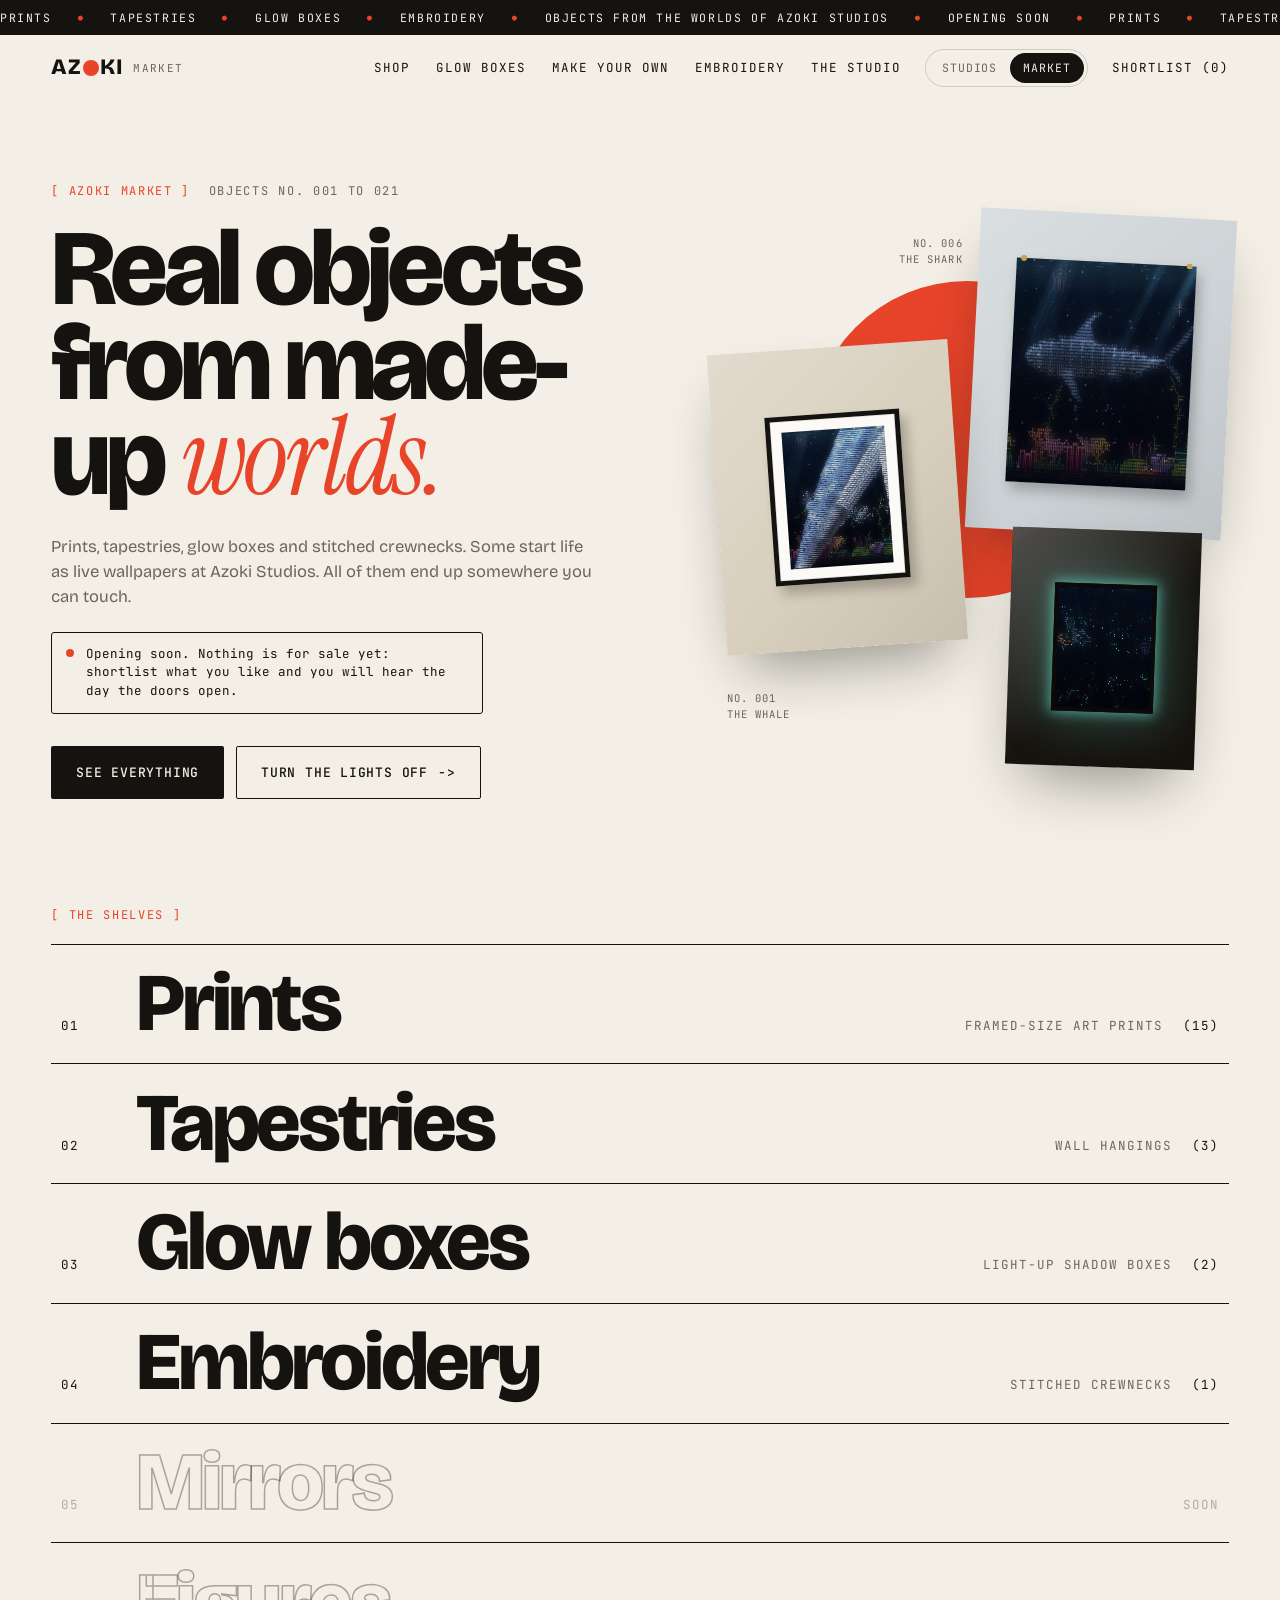
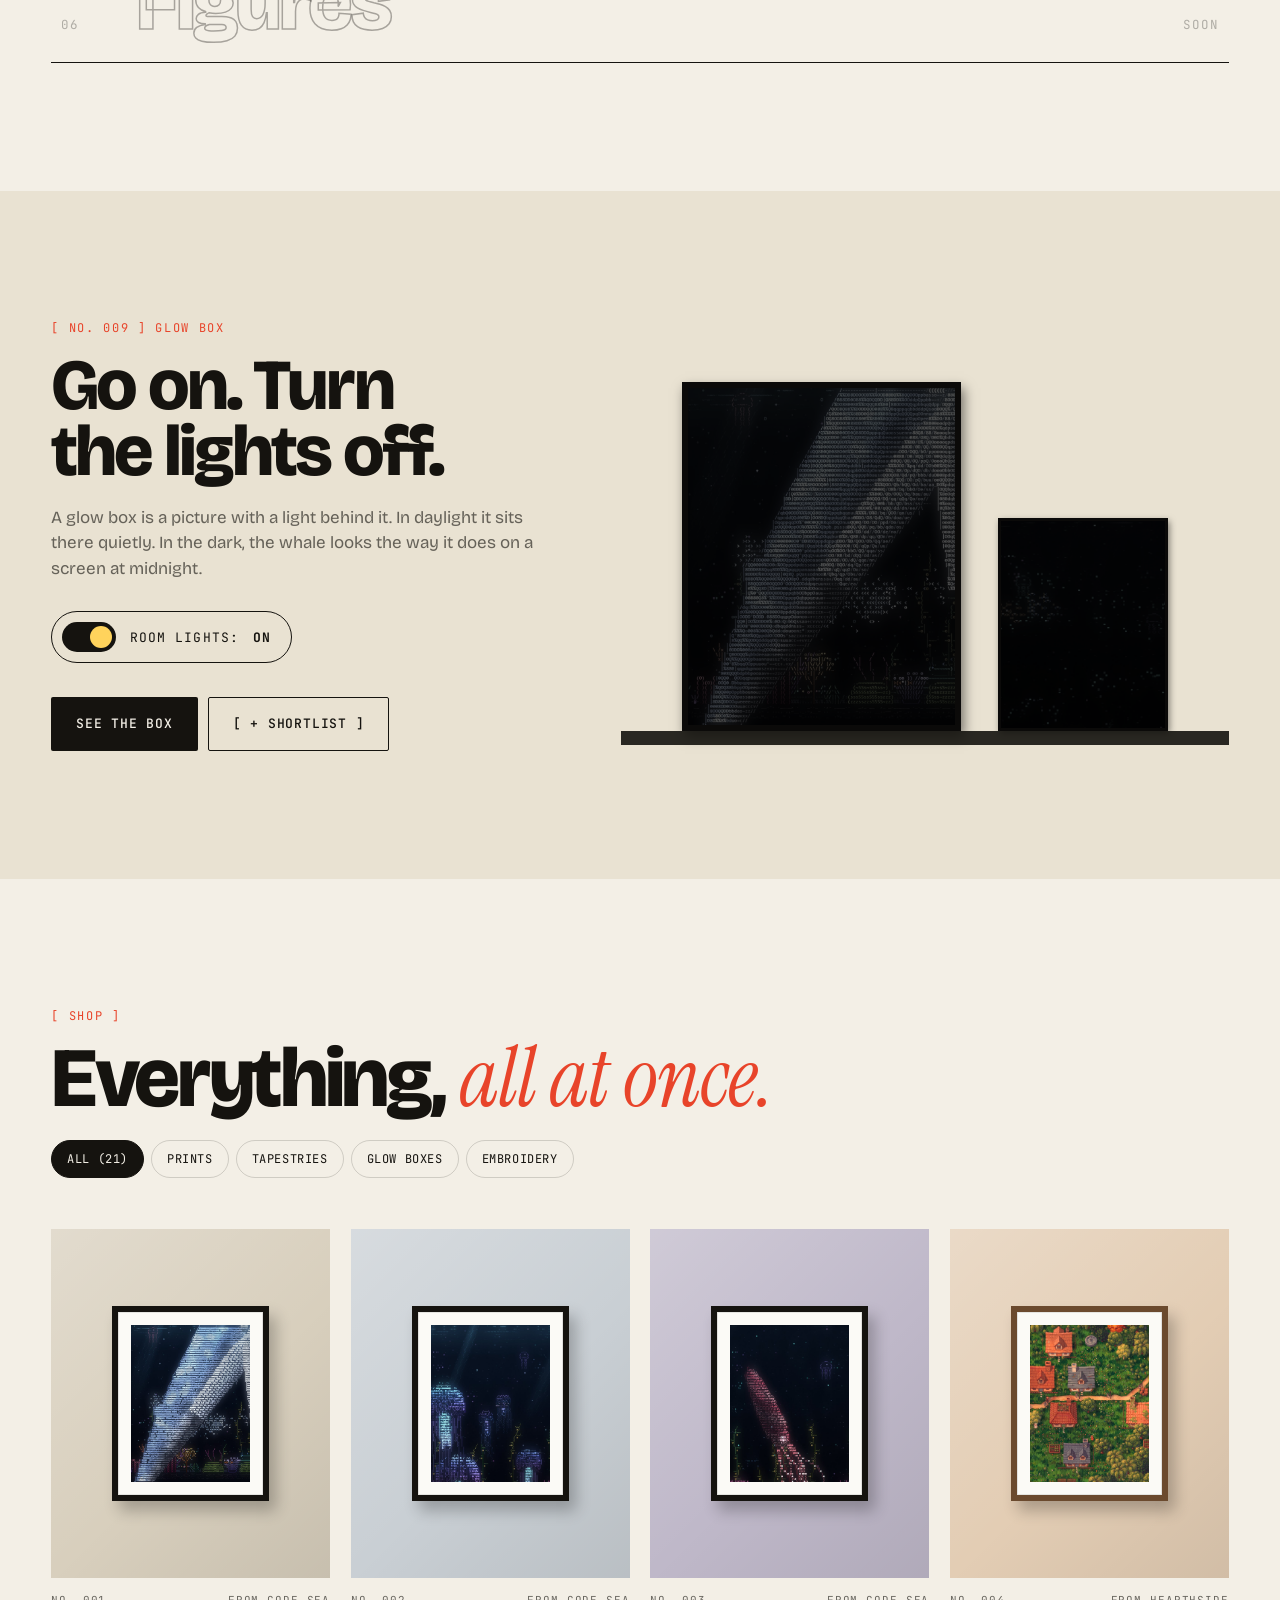
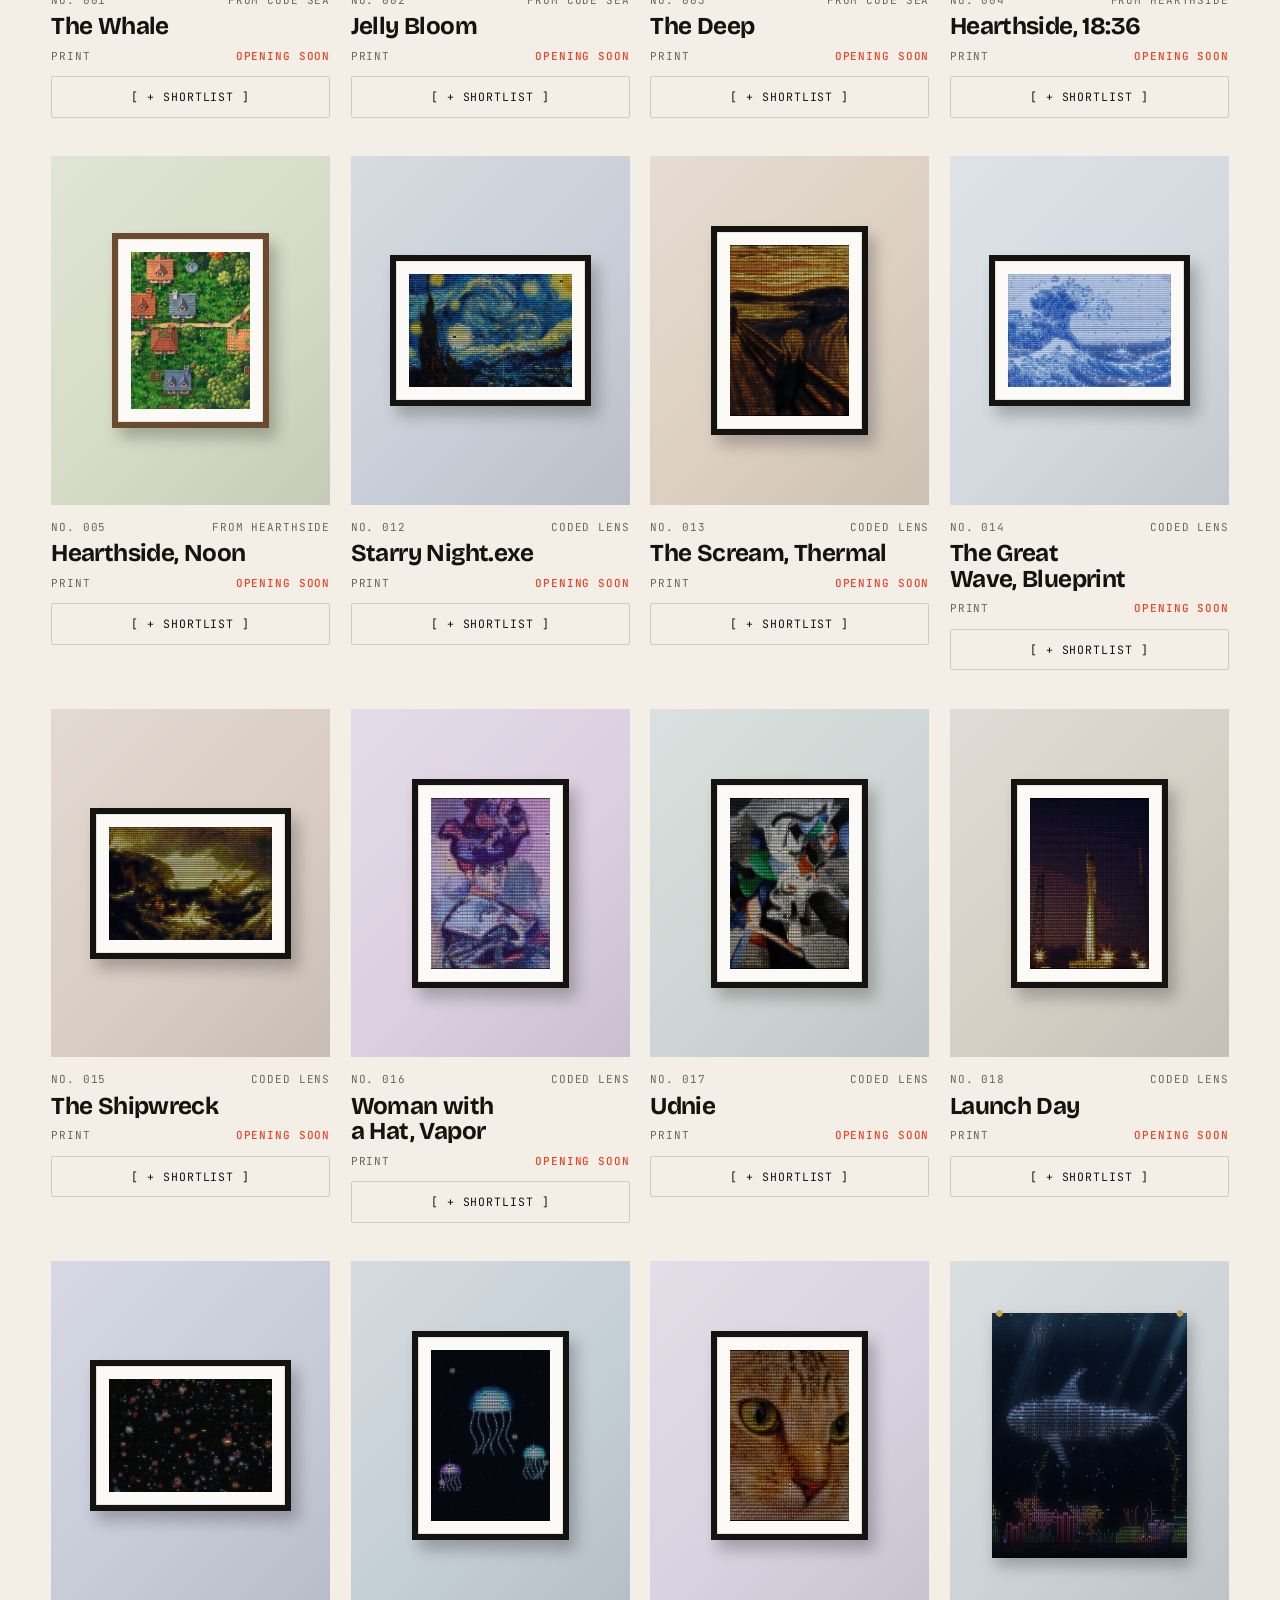
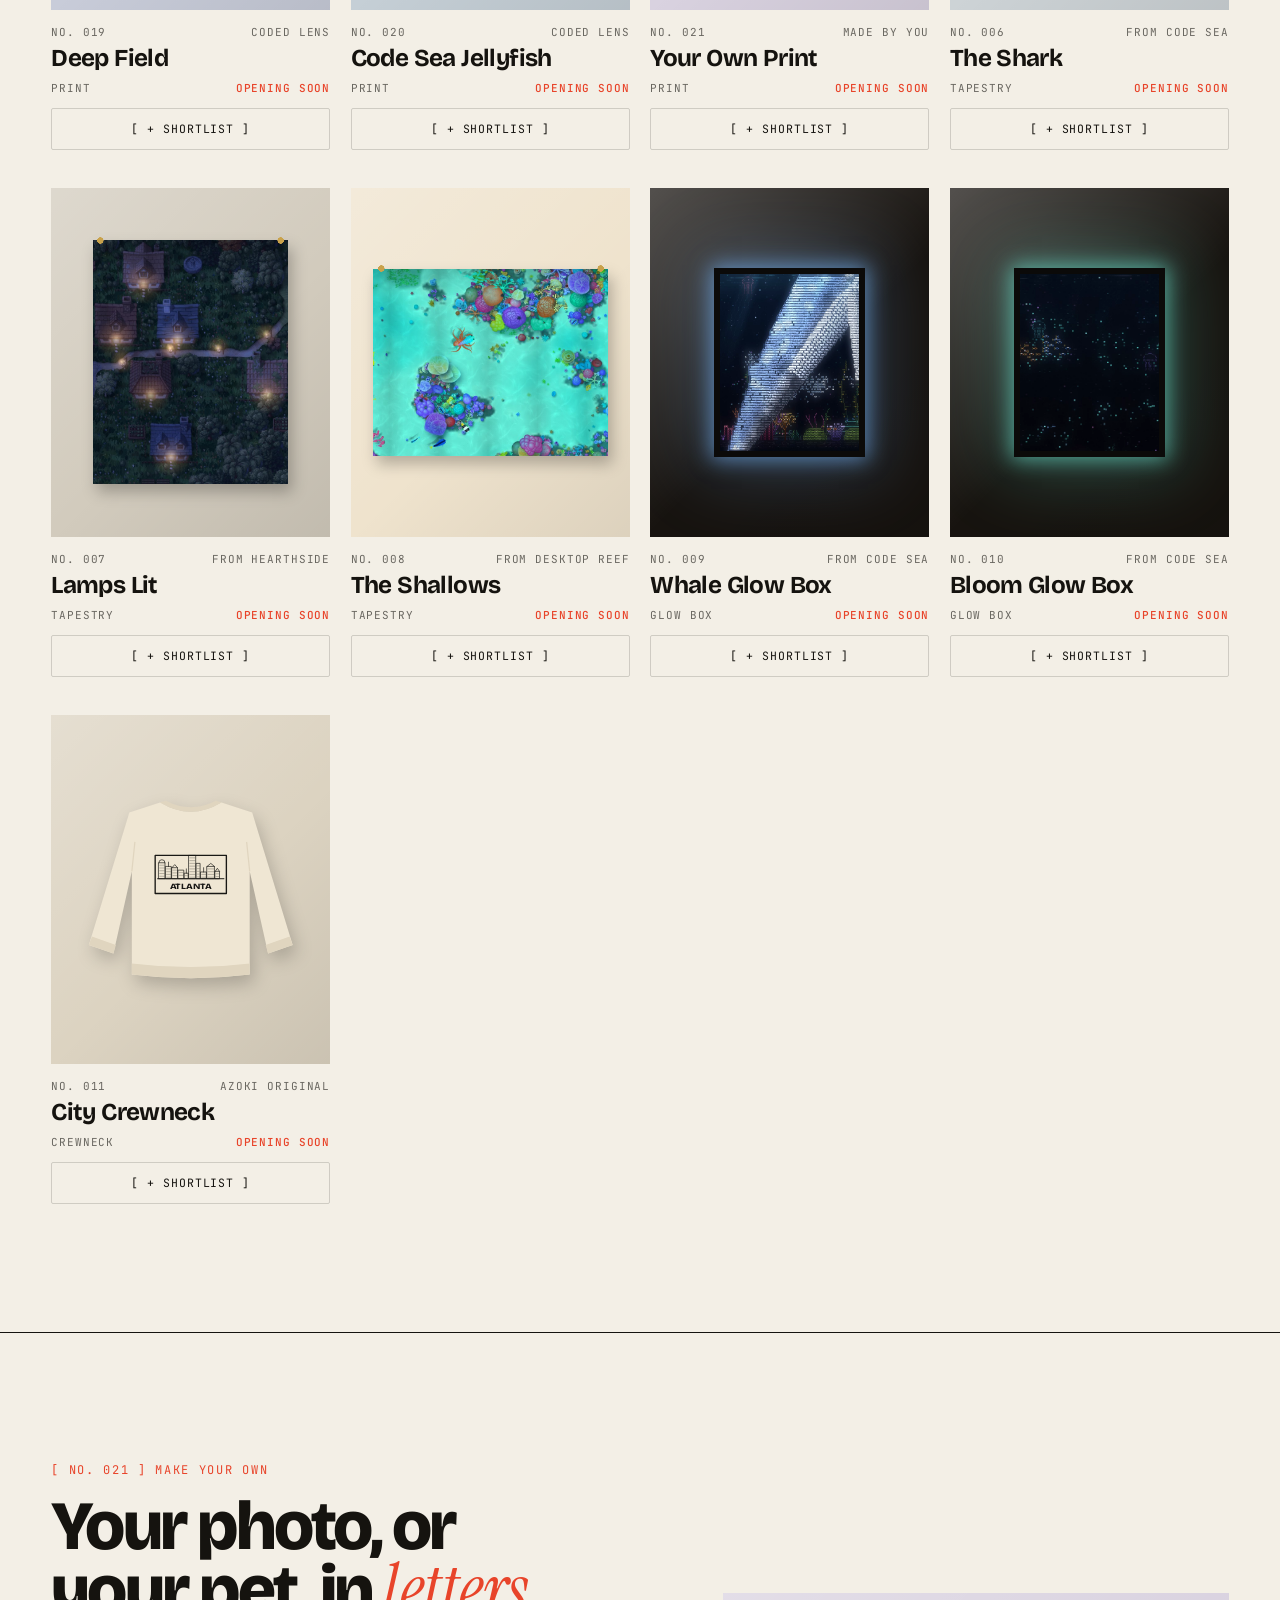
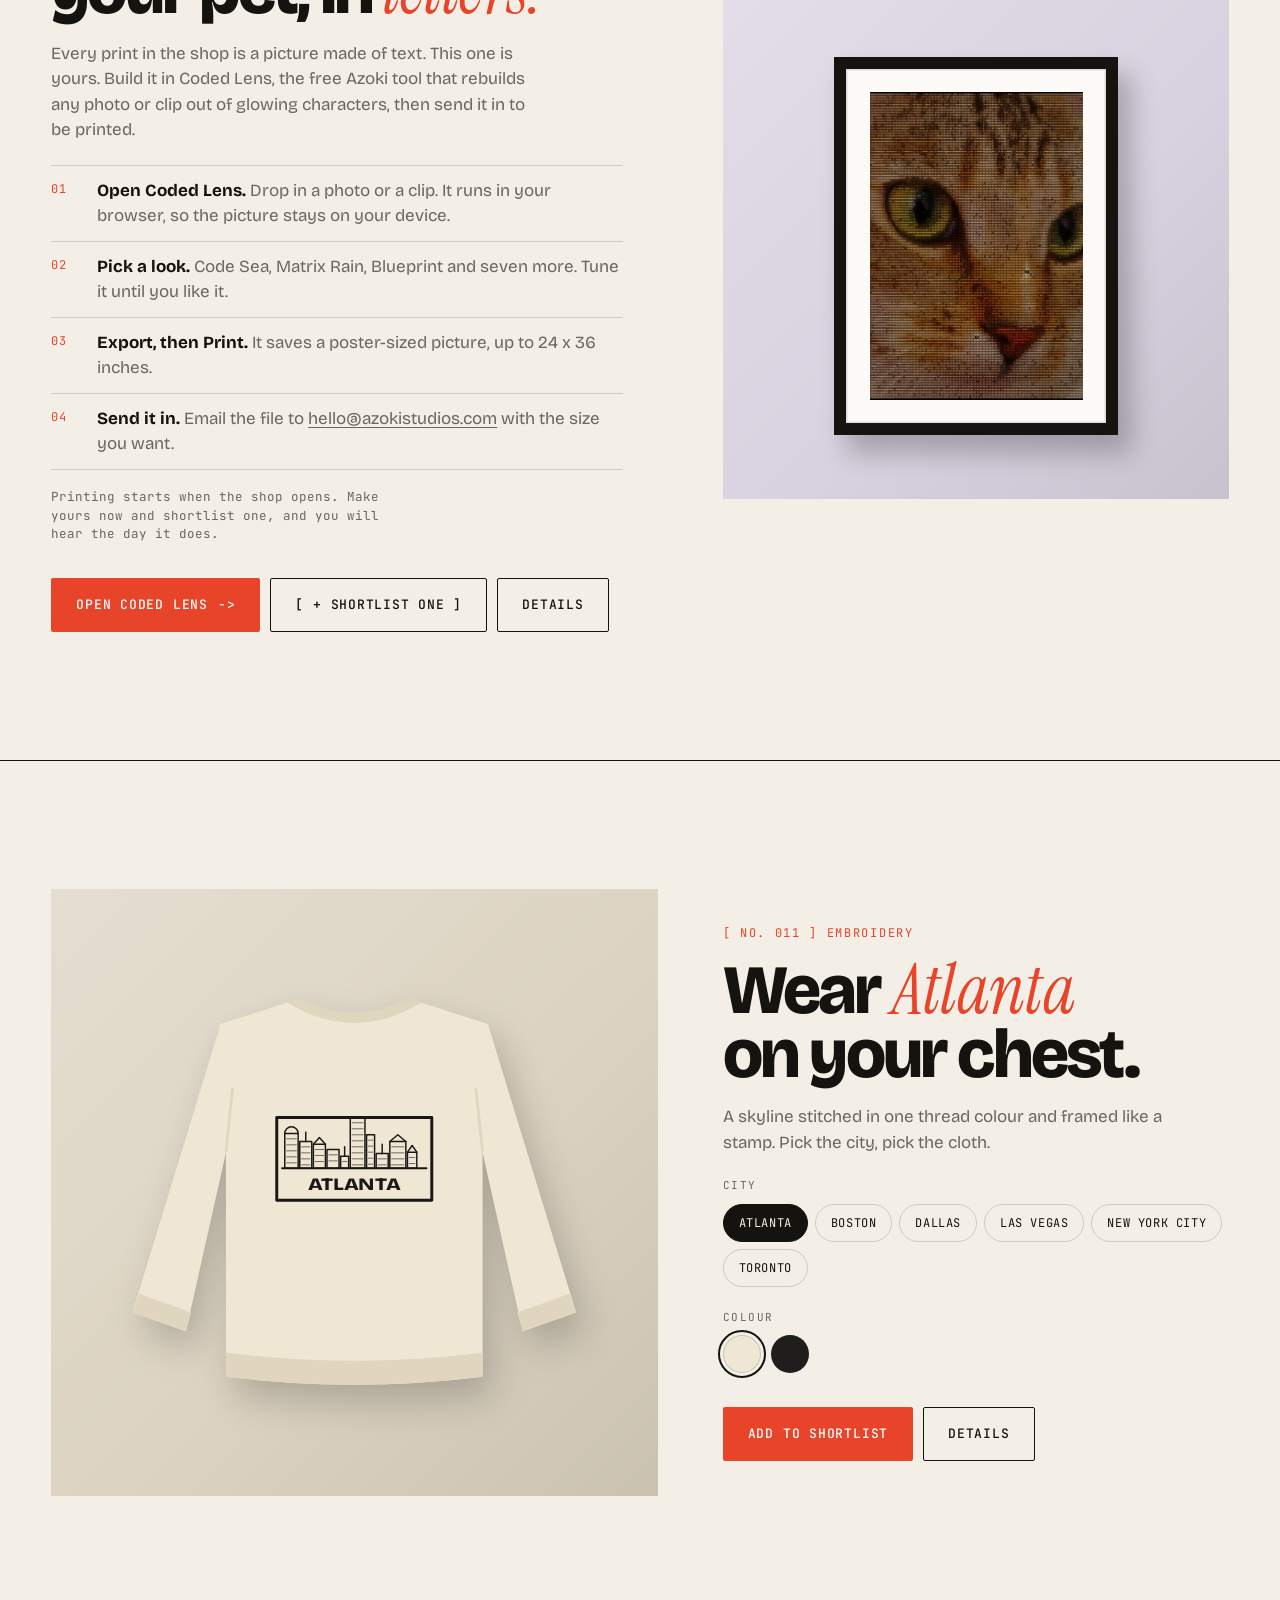
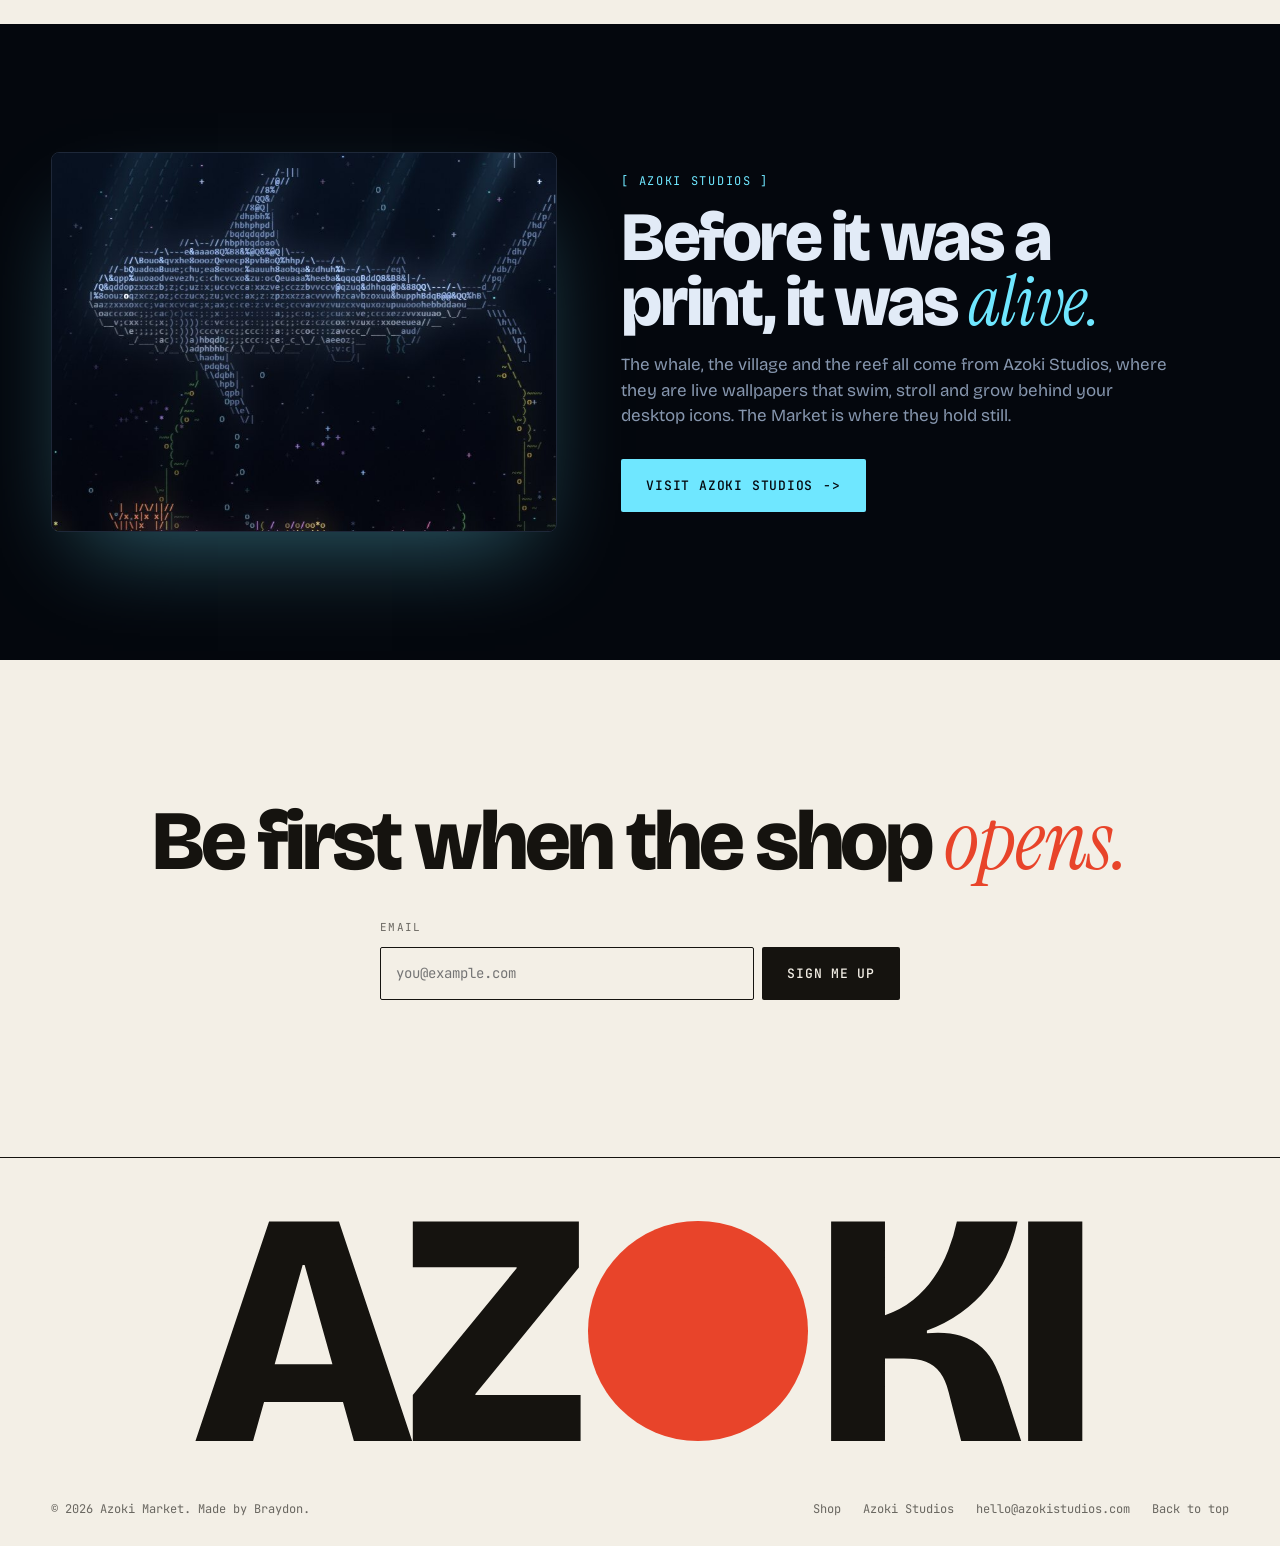
==== commit 7abc329a: "Add the nine Coded Lens Collection prints; custom print uses the pet sample Landscape and 3:4 frames" ====
--- a/index.html
+++ b/index.html
@@ -53,7 +53,7 @@
 <!-- ============ HERO ============ -->
 <section class="hero">
   <div class="hero-copy">
-    <p class="label">[ azoki market ] <span>objects no. 001 to 012</span></p>
+    <p class="label">[ azoki market ] <span>objects no. 001 to 021</span></p>
     <h1>Real objects from made-up <em>worlds.</em></h1>
     <p class="hero-sub">Prints, tapestries, glow boxes and stitched crewnecks. Some start life as live wallpapers at Azoki Studios. All of them end up somewhere you can touch.</p>
     <p class="soon-note" hidden><i aria-hidden="true"></i>Opening soon. Nothing is for sale yet: shortlist what you like and you will hear the day the doors open.</p>
@@ -113,8 +113,8 @@
 <section class="stitch custom" id="custom">
   <div class="stitch-stage reveal" data-mock="custom-print"></div>
   <div class="stitch-copy reveal">
-    <p class="label">[ no. 012 ] make your own</p>
-    <h2>Your photo, in <em>letters.</em></h2>
+    <p class="label">[ no. 021 ] make your own</p>
+    <h2>Your photo, or your pet, in <em>letters.</em></h2>
     <p>Every print in the shop is a picture made of text. This one is yours. Build it in Coded Lens, the free Azoki tool that rebuilds any photo or clip out of glowing characters, then send it in to be printed.</p>
     <ol class="how">
       <li><b>Open Coded Lens.</b> Drop in a photo or a clip. It runs in your browser, so the picture stays on your device.</li>
--- a/css/market.css
+++ b/css/market.css
@@ -336,4 +336,7 @@
 .how a, .custom-soon a { text-decoration: underline; text-underline-offset: 3px; }
 .custom-soon { margin-top: 18px; font-family: var(--mono); font-size: 12.5px; color: var(--mute); max-width: 52ch; }
 details .how { margin-bottom: 18px; }.nav-links a { white-space: nowrap; }
-@media (max-width: 1180px) { .nav-links { gap: 16px; } .nav-links a[href="#studio"] { display: none; } }+@media (max-width: 1180px) { .nav-links { gap: 16px; } .nav-links a[href="#studio"] { display: none; } }
+/* Coded Lens prints: 3:4 portrait or 4:3 landscape */
+.mk.print .frame.tall { aspect-ratio: 3 / 4; }
+.mk.print .frame.land { aspect-ratio: 4 / 3; width: 72%; }
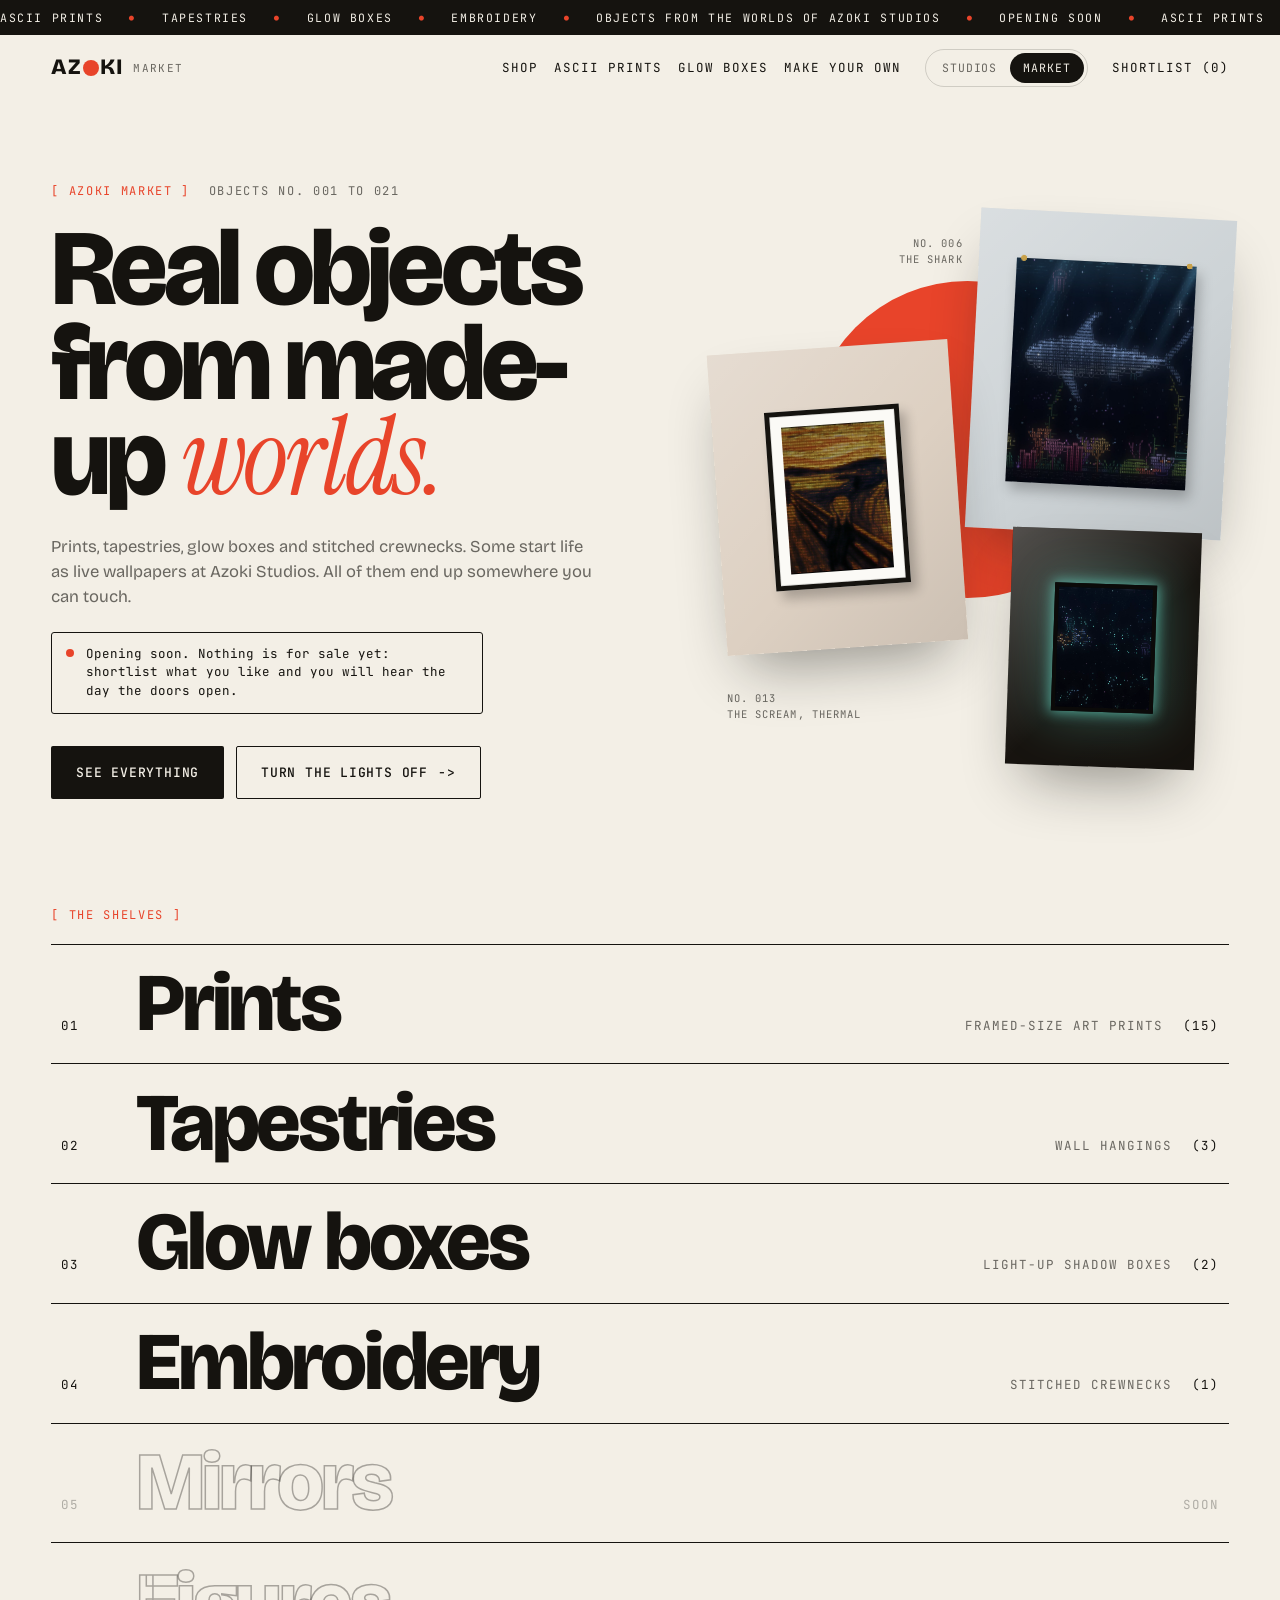
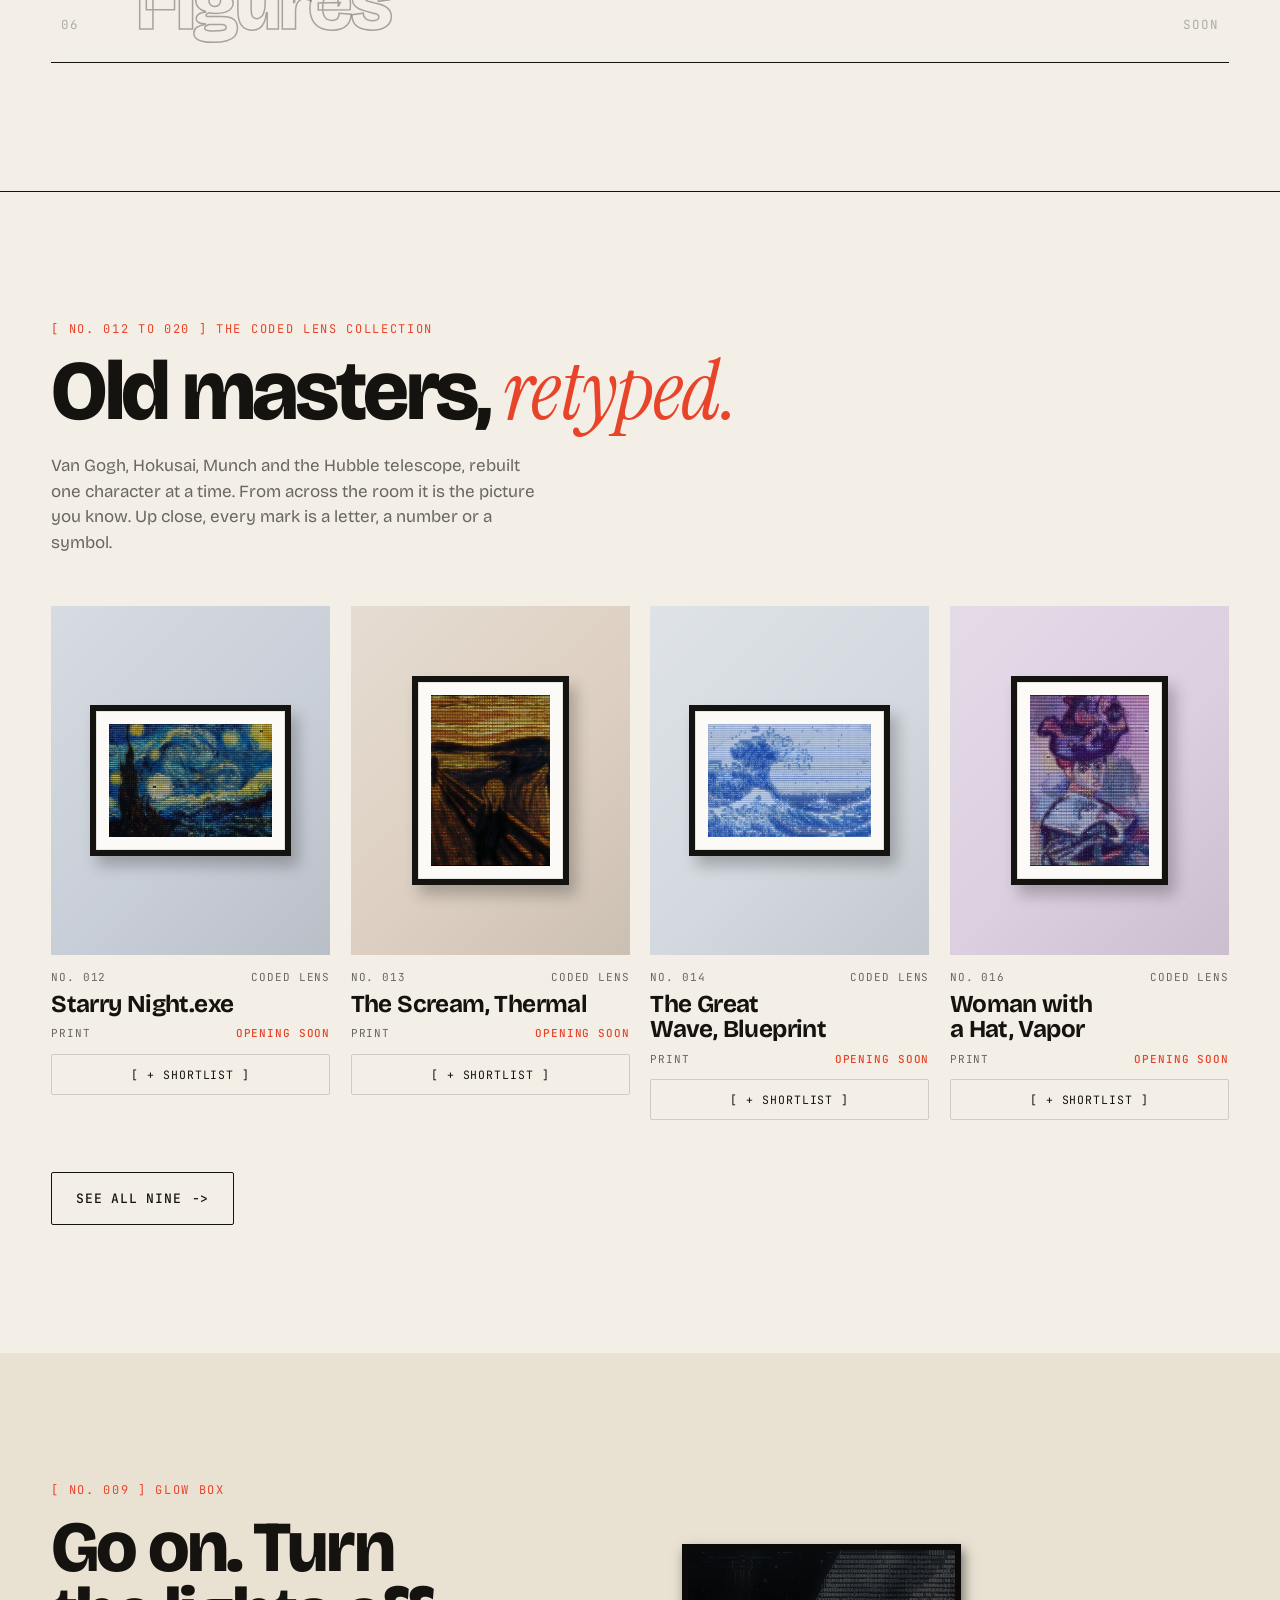
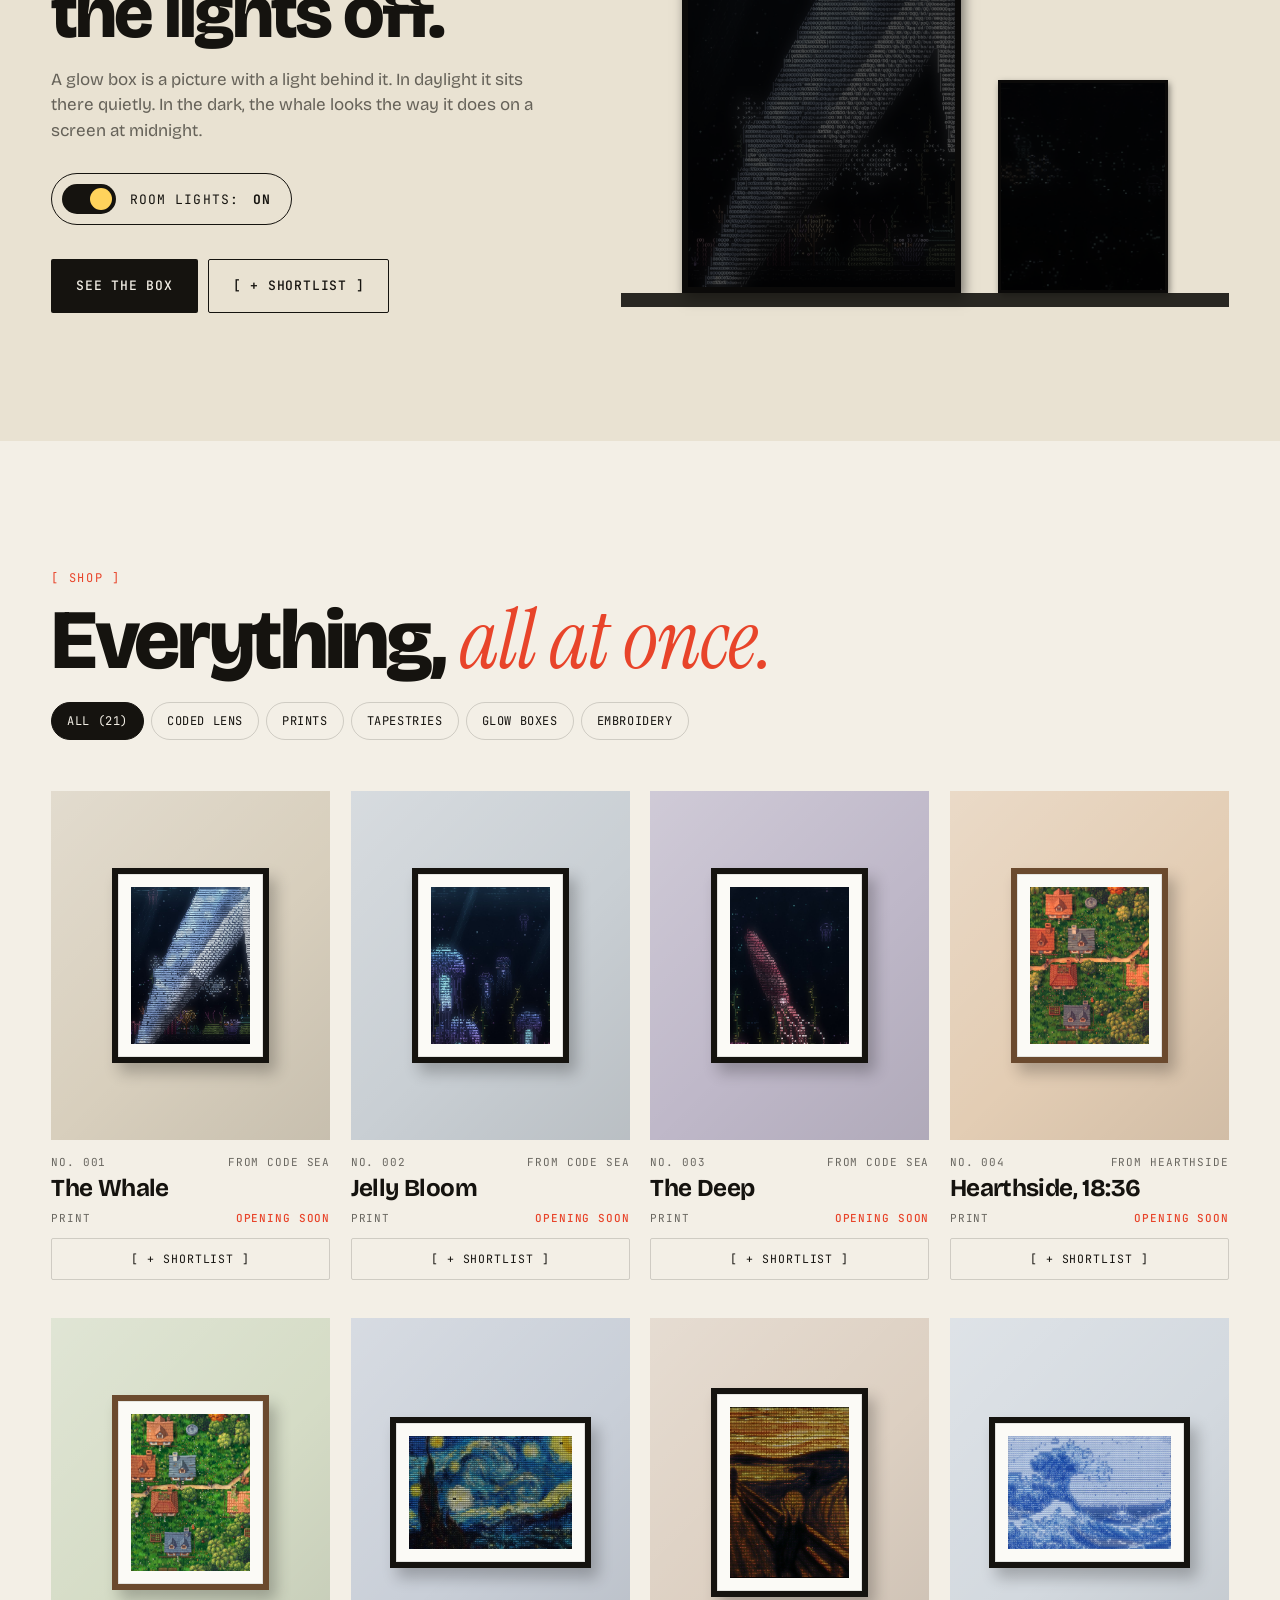
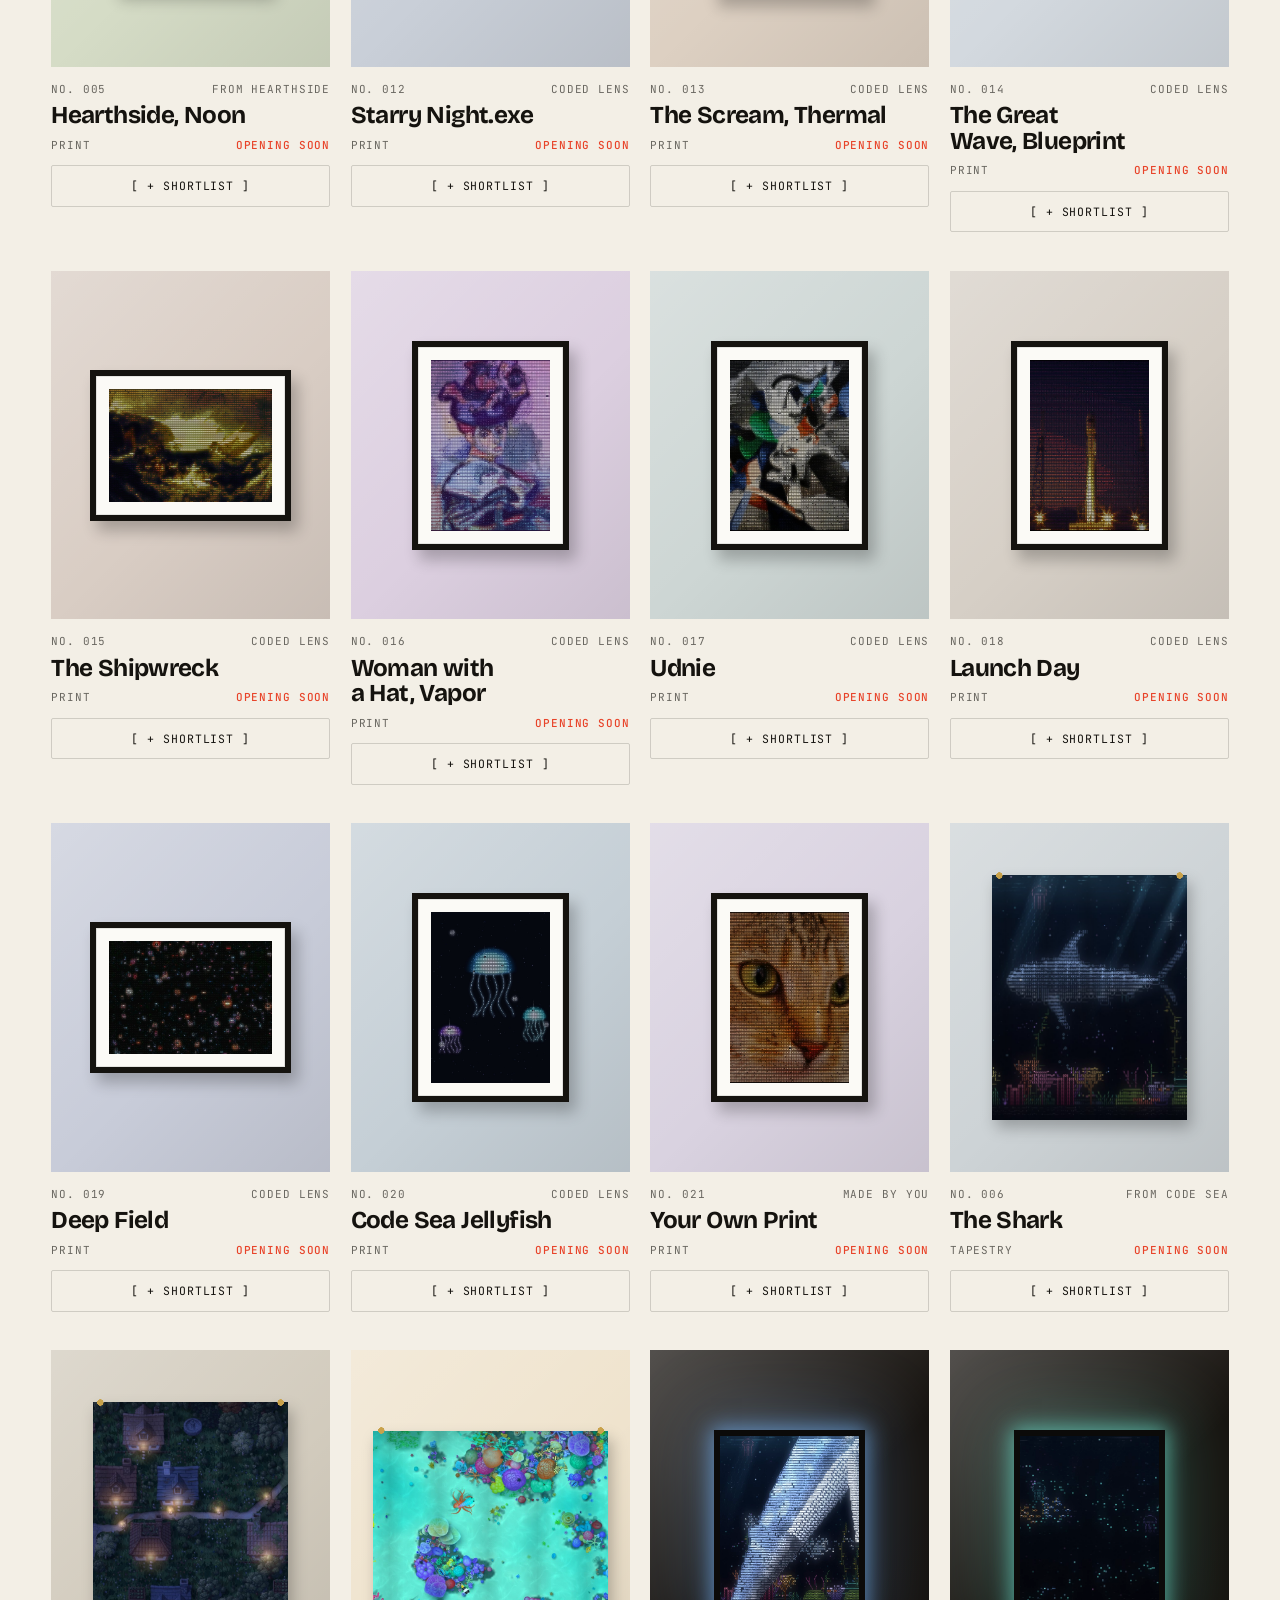
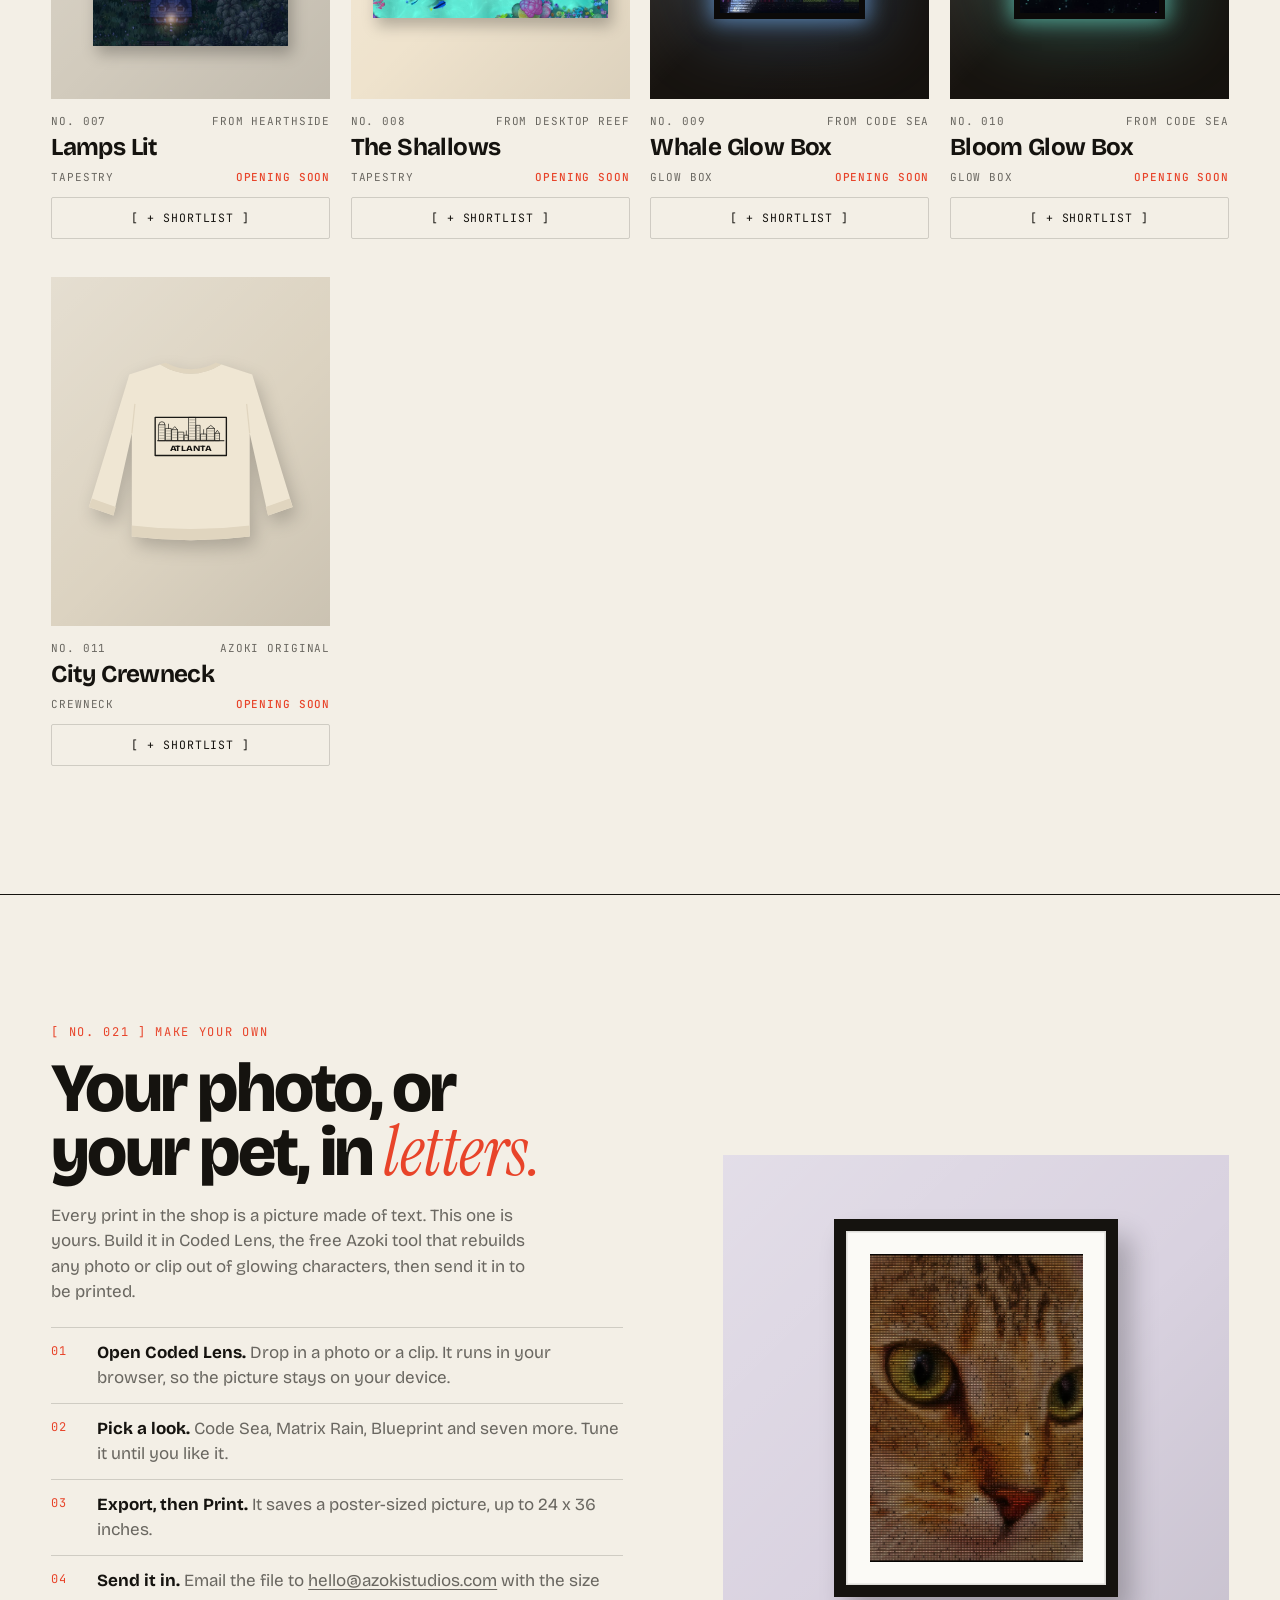
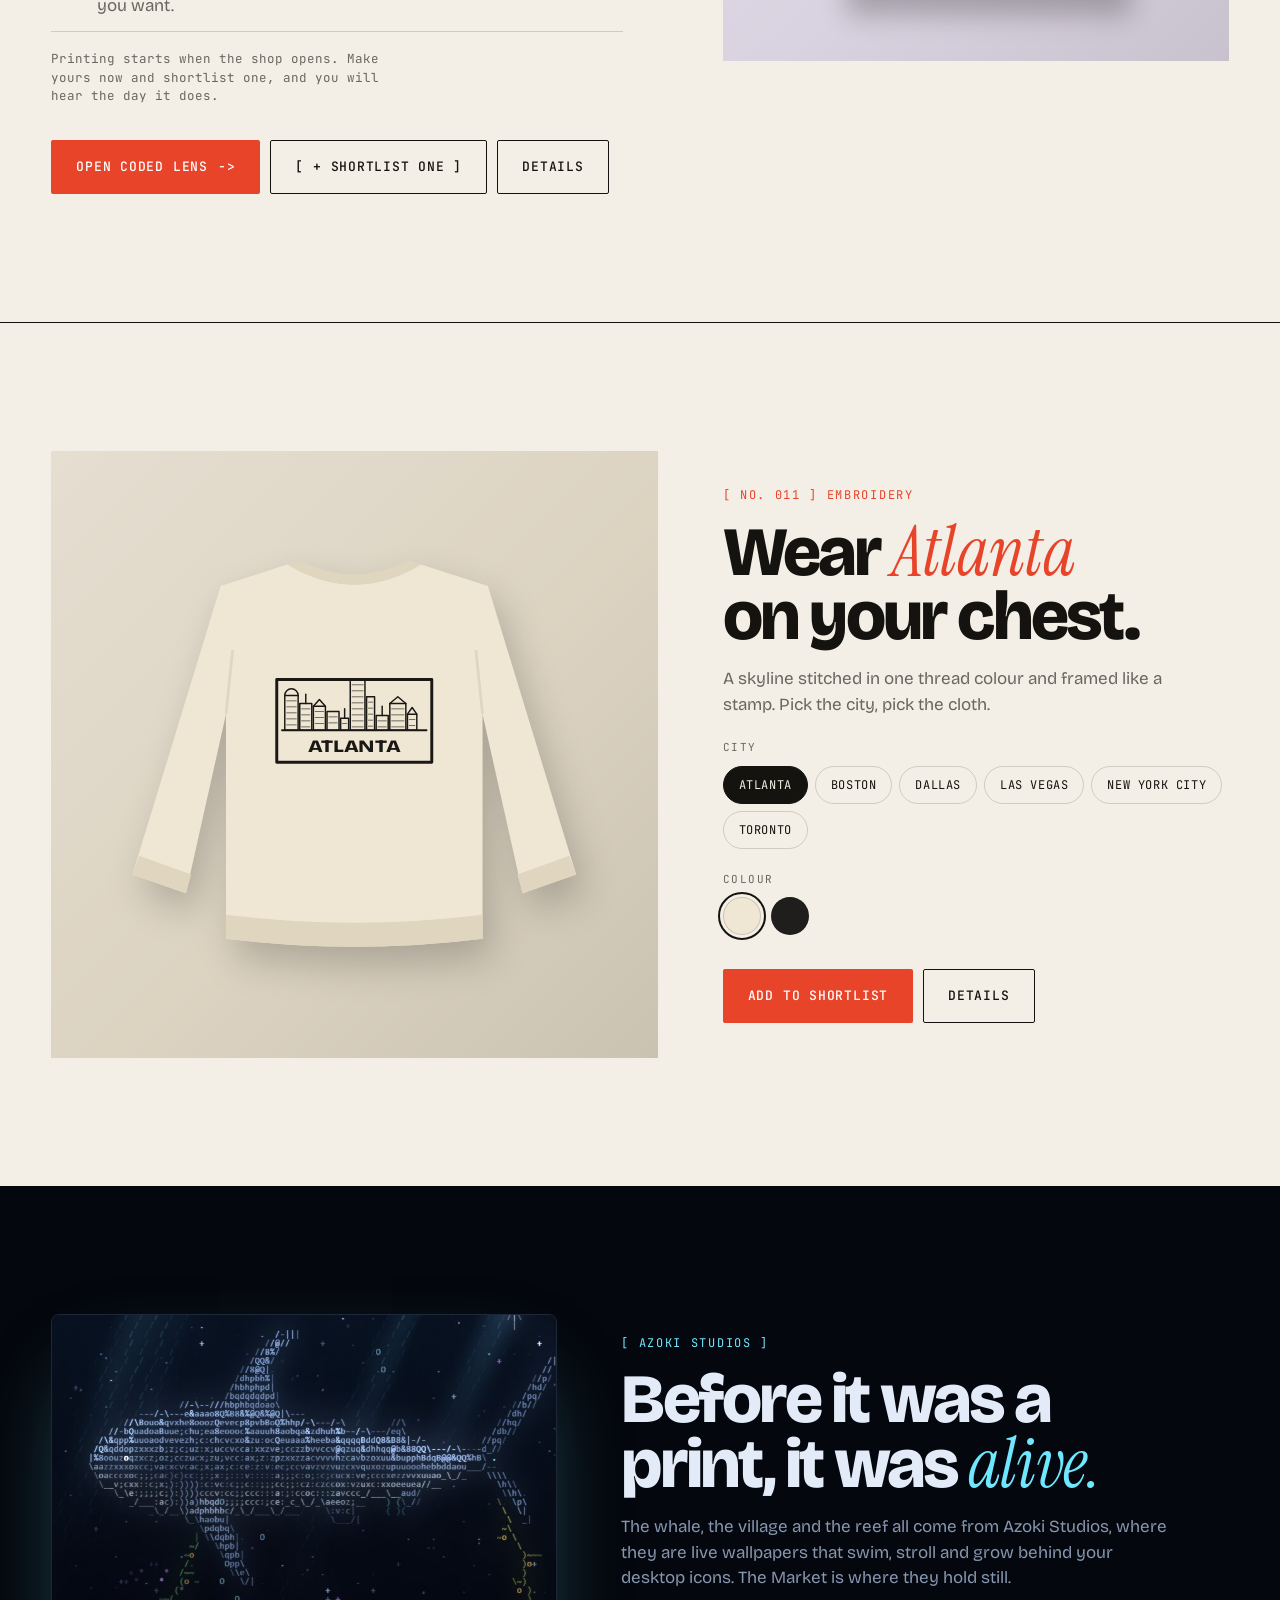
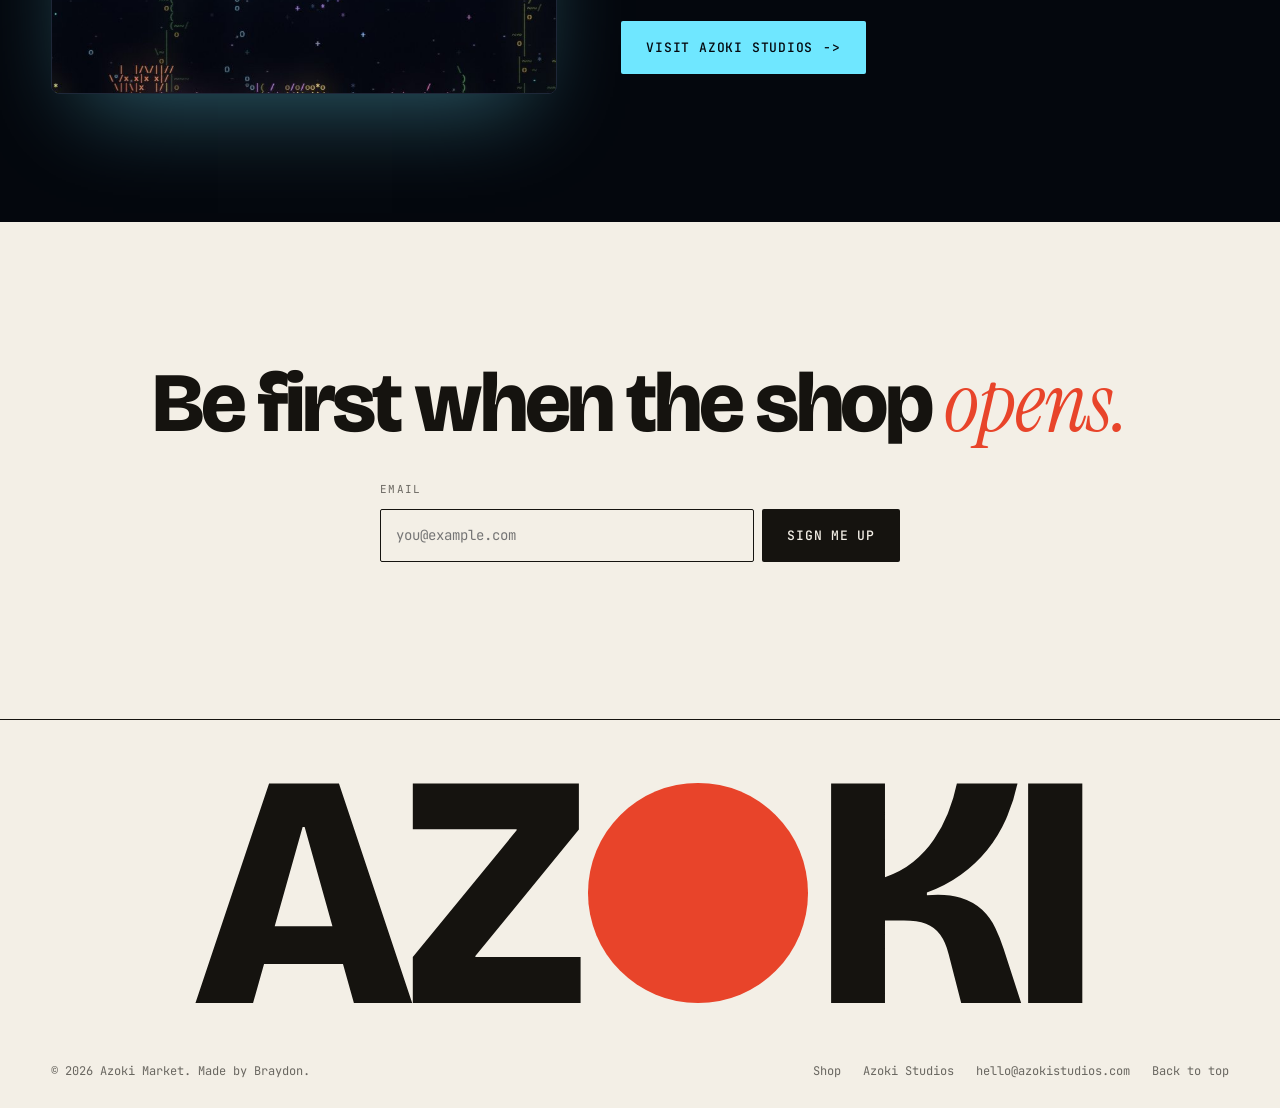
==== commit a757356c: "Feature the Coded Lens collection on the home page New collection section, Coded Lens filter chip, h" ====
--- a/index.html
+++ b/index.html
@@ -4,7 +4,7 @@
 <meta charset="utf-8">
 <meta name="viewport" content="width=device-width, initial-scale=1">
 <title>Azoki Market | Real objects from made-up worlds</title>
-<meta name="description" content="Azoki Market: prints, tapestries, glow boxes and embroidery. The physical half of Azoki.">
+<meta name="description" content="Azoki Market: ASCII art prints, tapestries, glow boxes and embroidery. The physical half of Azoki.">
 <link rel="canonical" href="https://azokimarket.com/">
 <meta property="og:type" content="website">
 <meta property="og:site_name" content="Azoki Market">
@@ -28,8 +28,8 @@
 
 <div class="bar" aria-hidden="true">
   <div class="bar-track">
-    <span>Prints</span><i>●</i><span>Tapestries</span><i>●</i><span>Glow boxes</span><i>●</i><span>Embroidery</span><i>●</i><span>Objects from the worlds of Azoki Studios</span><i>●</i><span>Small batches</span><i>●</i>
-    <span>Prints</span><i>●</i><span>Tapestries</span><i>●</i><span>Glow boxes</span><i>●</i><span>Embroidery</span><i>●</i><span>Objects from the worlds of Azoki Studios</span><i>●</i><span>Small batches</span><i>●</i>
+    <span>ASCII prints</span><i>●</i><span>Tapestries</span><i>●</i><span>Glow boxes</span><i>●</i><span>Embroidery</span><i>●</i><span>Objects from the worlds of Azoki Studios</span><i>●</i><span>Small batches</span><i>●</i>
+    <span>ASCII prints</span><i>●</i><span>Tapestries</span><i>●</i><span>Glow boxes</span><i>●</i><span>Embroidery</span><i>●</i><span>Objects from the worlds of Azoki Studios</span><i>●</i><span>Small batches</span><i>●</i>
   </div>
 </div>
 
@@ -37,6 +37,7 @@
   <a class="logo" href="index.html" aria-label="Azoki Market, home">AZ<span class="o" aria-hidden="true"></span>KI<em>market</em></a>
   <nav class="nav-links" aria-label="Sections">
     <a href="#shop">Shop</a>
+    <a href="#lens">ASCII prints</a>
     <a href="#glow">Glow boxes</a>
     <a href="#custom">Make your own</a>
     <a href="#stitch">Embroidery</a>
@@ -65,10 +66,10 @@
   <div class="stack" aria-hidden="true">
     <div class="sun"></div>
     <div class="s s1" data-mock="shark-tapestry"></div>
-    <div class="s s2" data-mock="whale-print"></div>
+    <div class="s s2" data-mock="scream-print"></div>
     <div class="s s3" data-mock="bloom-glow"></div>
     <p class="tag t1">No. 006<br>The Shark</p>
-    <p class="tag t2">No. 001<br>The Whale</p>
+    <p class="tag t2">No. 013<br>The Scream, Thermal</p>
   </div>
 </section>
 
@@ -76,6 +77,19 @@
 <section class="index">
   <p class="label reveal">[ the shelves ]</p>
   <ul class="cats reveal" id="cats"></ul>
+</section>
+
+<!-- ============ CODED LENS COLLECTION ============ -->
+<section class="lens" id="lens">
+  <div class="shop-head">
+    <div>
+      <p class="label reveal">[ no. 012 to 020 ] the coded lens collection</p>
+      <h2 class="reveal">Old masters, <em>retyped.</em></h2>
+    </div>
+    <p class="lens-note reveal">Van Gogh, Hokusai, Munch and the Hubble telescope, rebuilt one character at a time. From across the room it is the picture you know. Up close, every mark is a letter, a number or a symbol.</p>
+  </div>
+  <div class="grid" data-cards="starry-print,scream-print,wave-print,hat-print"></div>
+  <p class="lens-more reveal"><a class="btn line" href="#shop" data-filter="lens">See all nine <span aria-hidden="true">-&gt;</span></a></p>
 </section>
 
 <!-- ============ GLOW ============ -->
--- a/css/market.css
+++ b/css/market.css
@@ -336,7 +336,12 @@
 .how a, .custom-soon a { text-decoration: underline; text-underline-offset: 3px; }
 .custom-soon { margin-top: 18px; font-family: var(--mono); font-size: 12.5px; color: var(--mute); max-width: 52ch; }
 details .how { margin-bottom: 18px; }.nav-links a { white-space: nowrap; }
-@media (max-width: 1180px) { .nav-links { gap: 16px; } .nav-links a[href="#studio"] { display: none; } }
+@media (max-width: 1320px) { .nav-links { gap: 16px; } .nav-links a[href="#studio"], .nav-links a[href$="#stitch"] { display: none; } }
 /* Coded Lens prints: 3:4 portrait or 4:3 landscape */
 .mk.print .frame.tall { aspect-ratio: 3 / 4; }
 .mk.print .frame.land { aspect-ratio: 4 / 3; width: 72%; }
+
+/* ---------- Coded Lens collection ---------- */
+.lens { border-top: 1.5px solid var(--fg); }
+.lens-note { max-width: 44ch; color: var(--mute); }
+.lens-more { margin-top: clamp(28px, 4vw, 56px); }
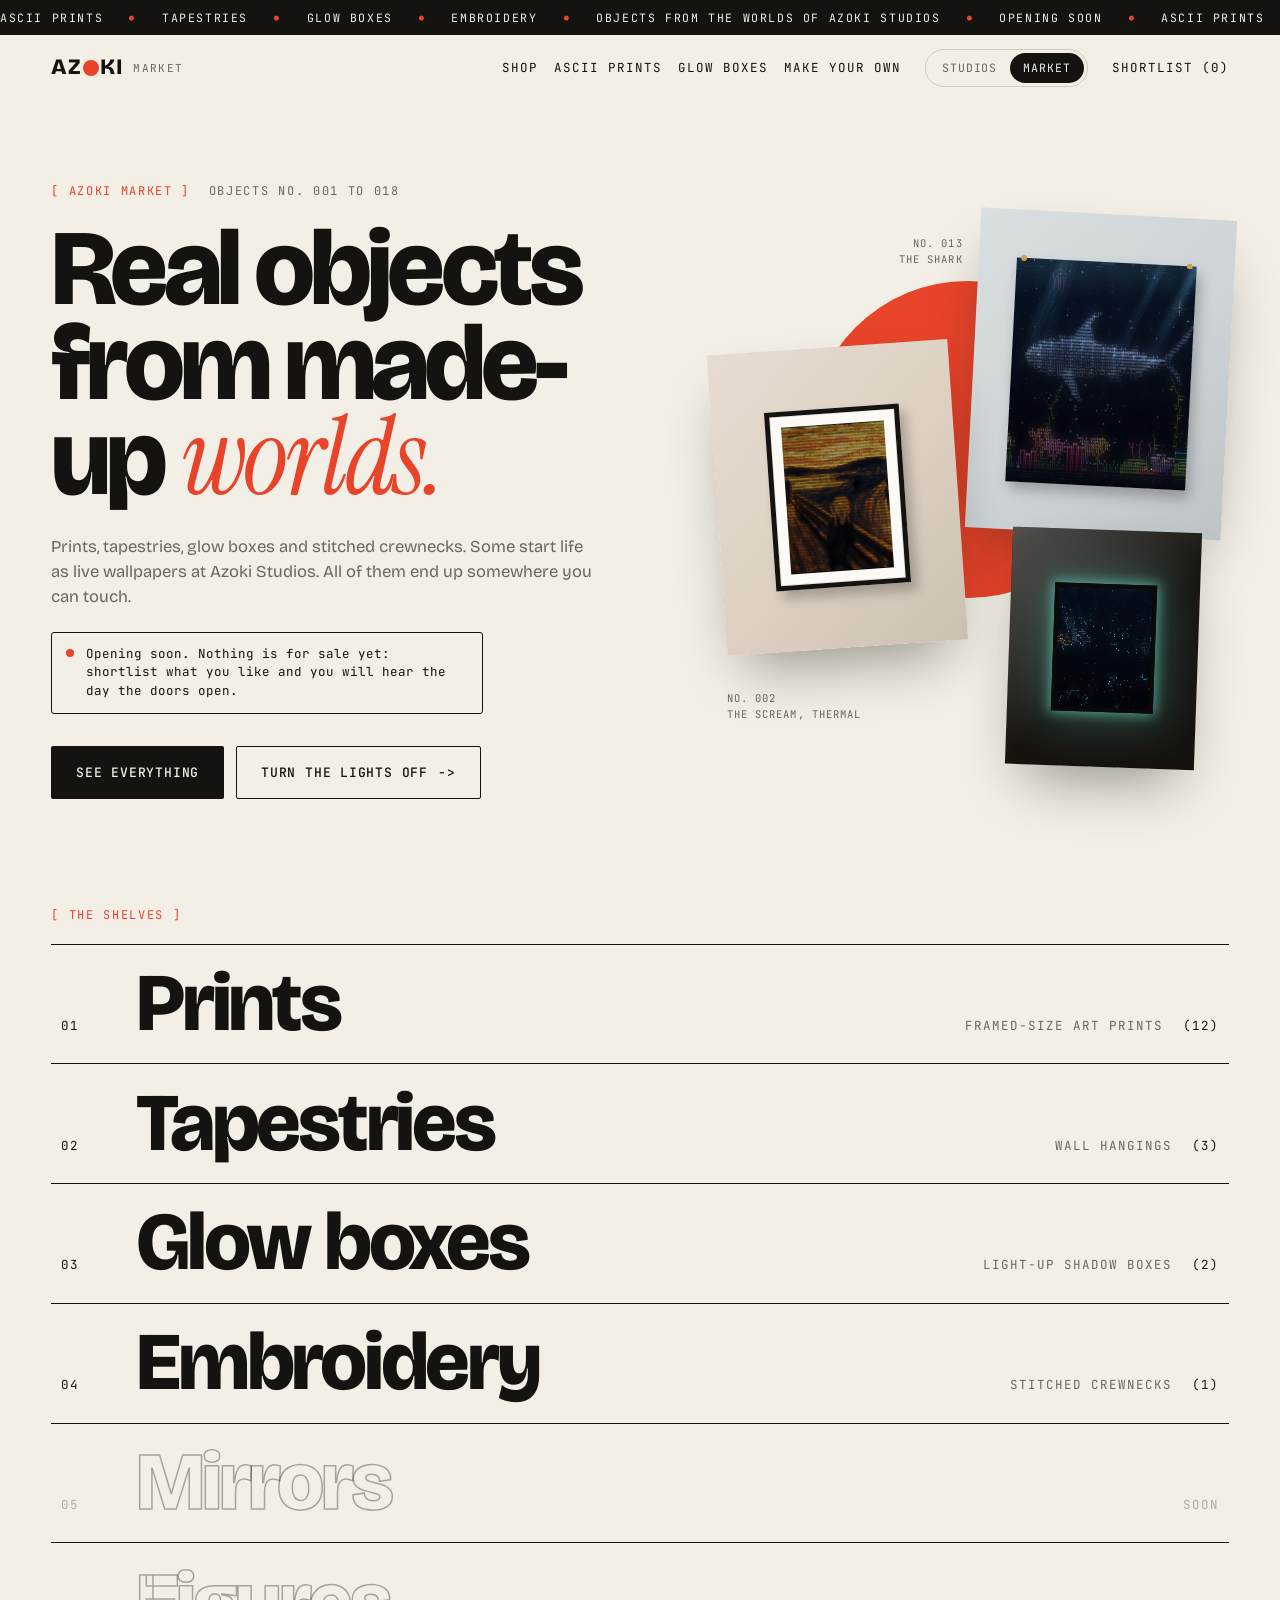
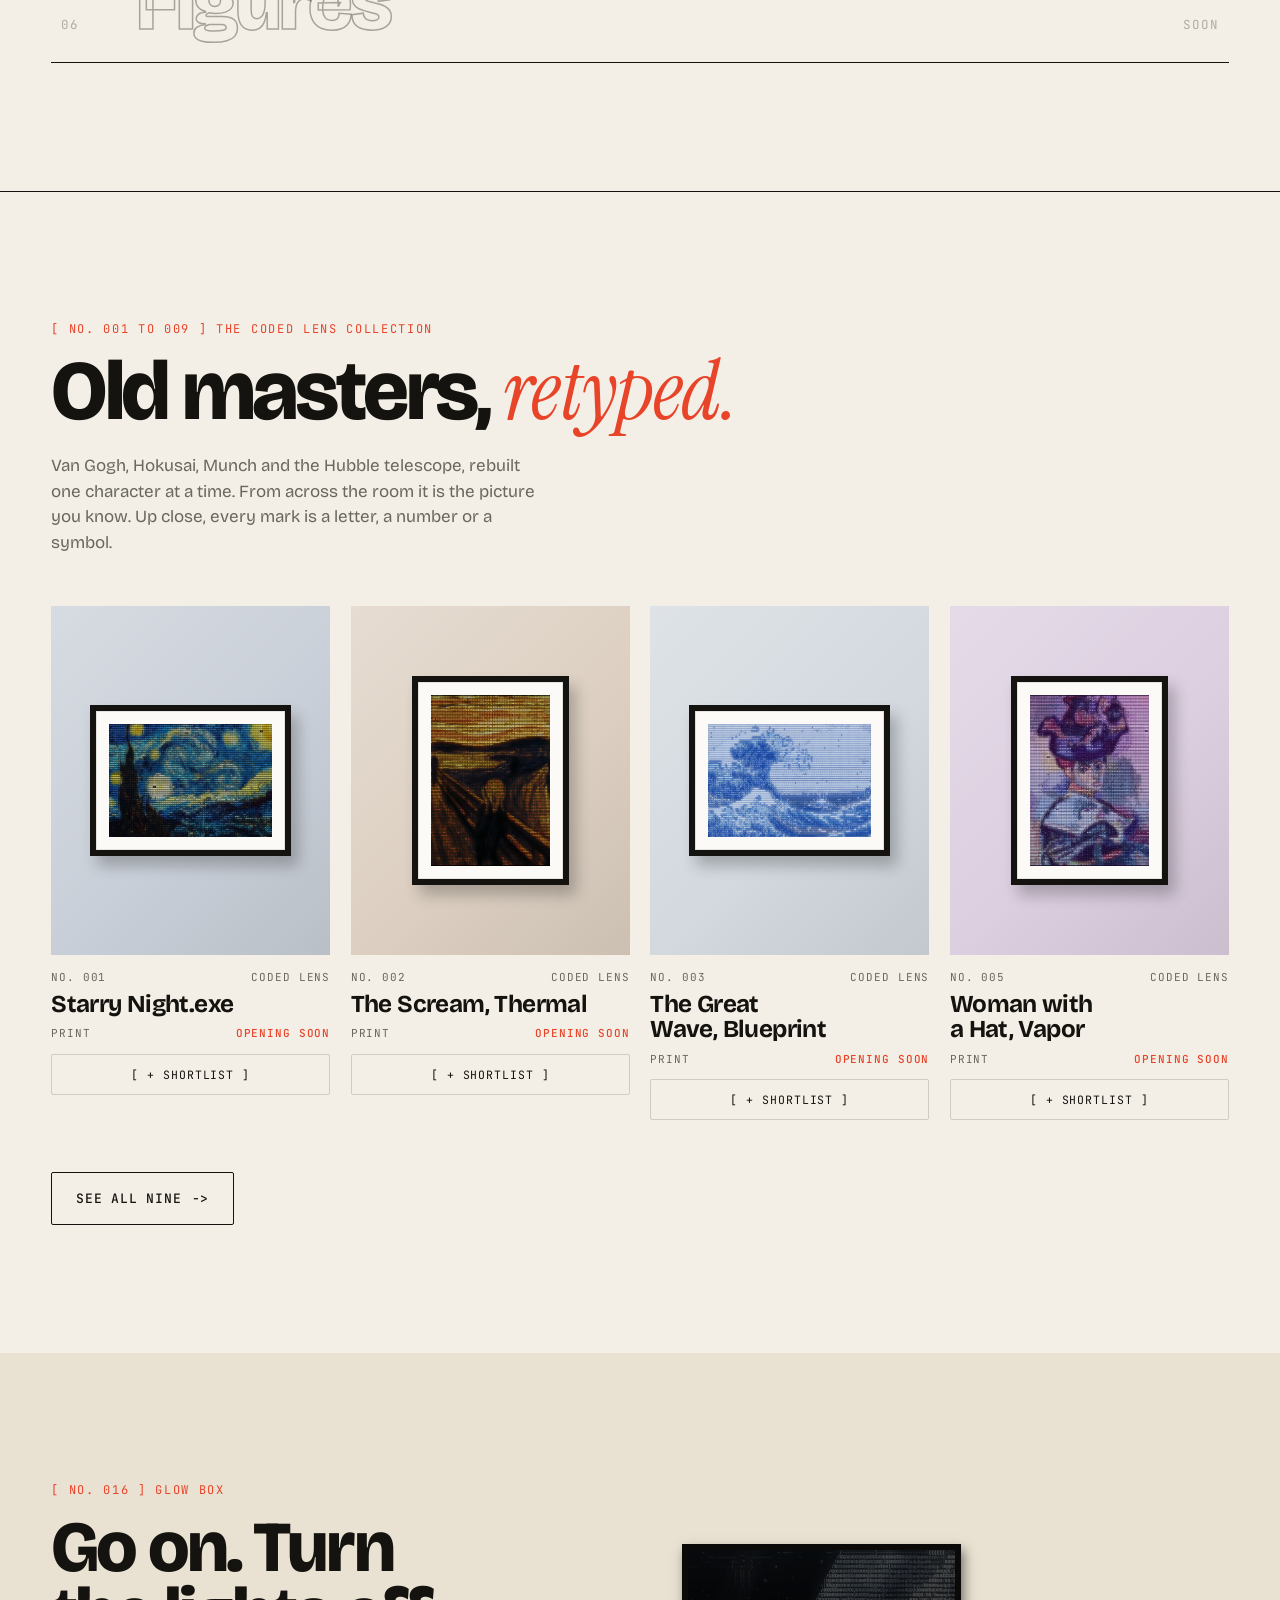
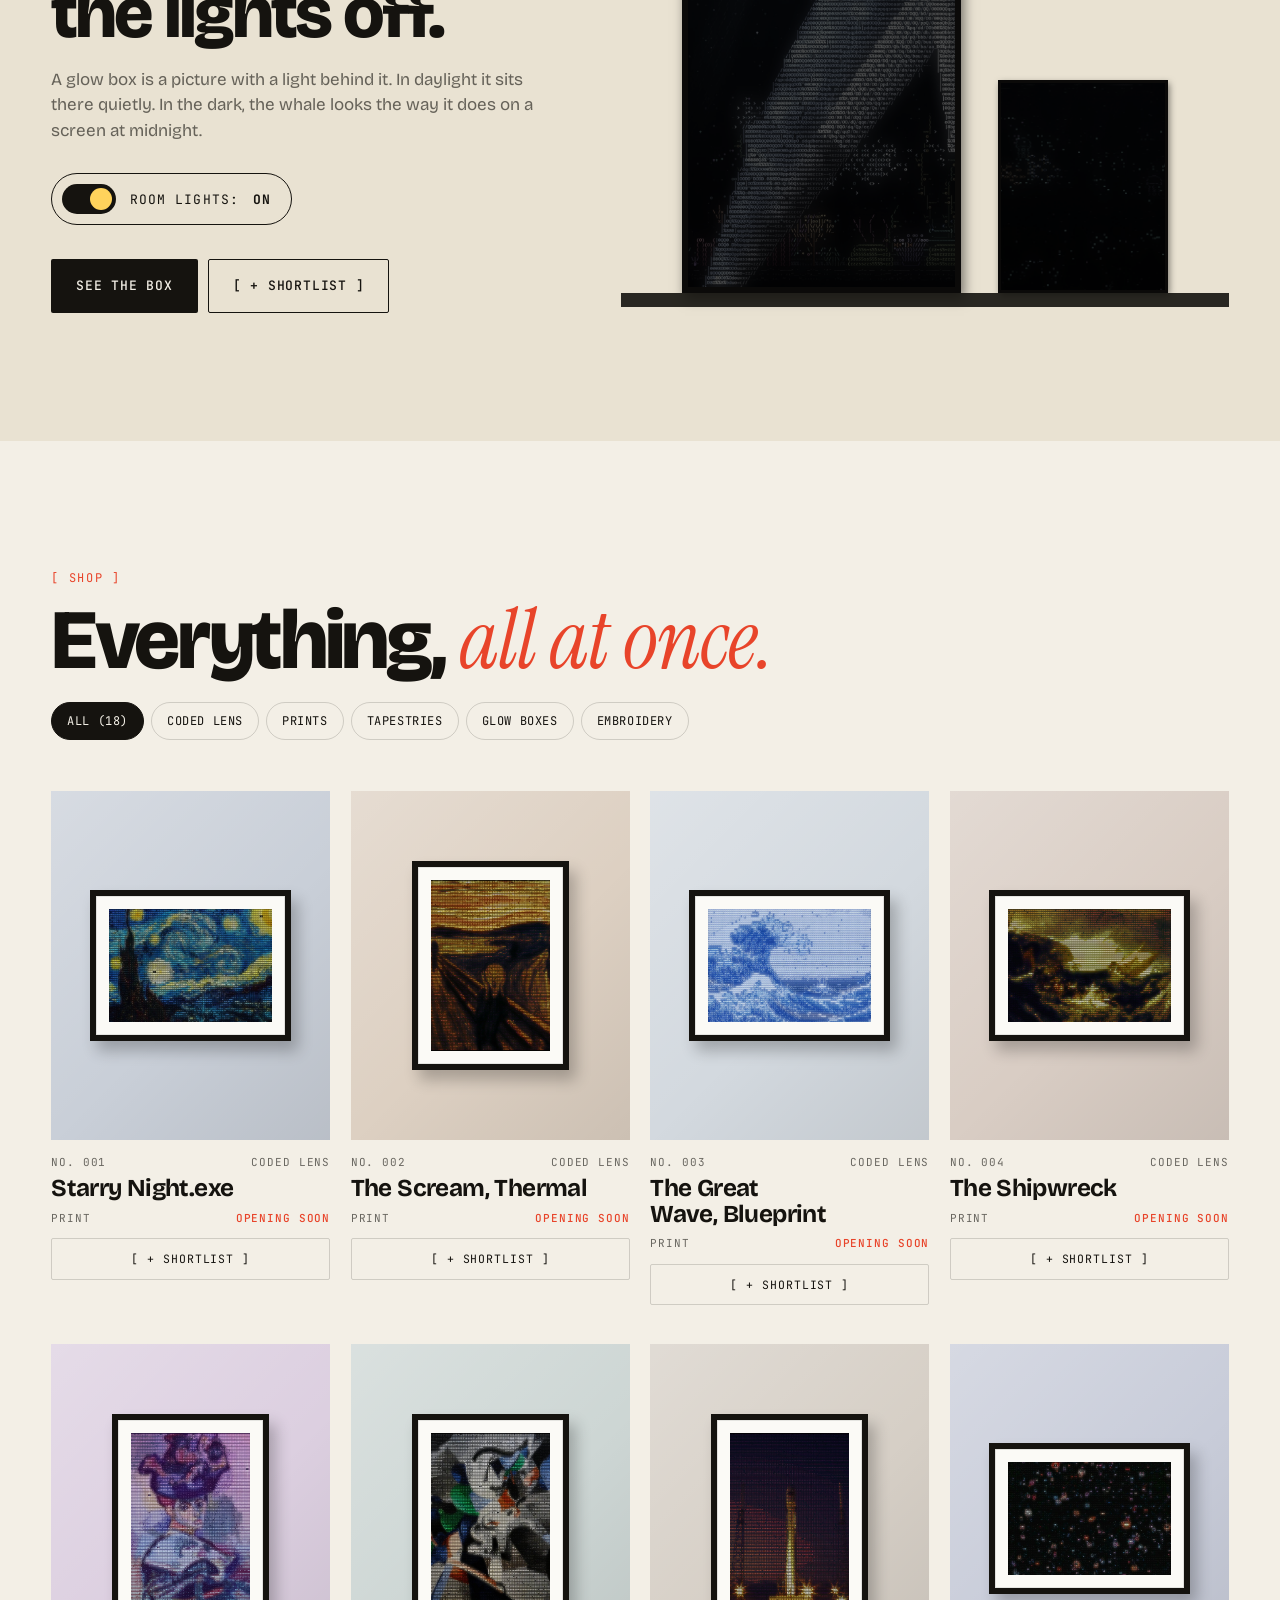
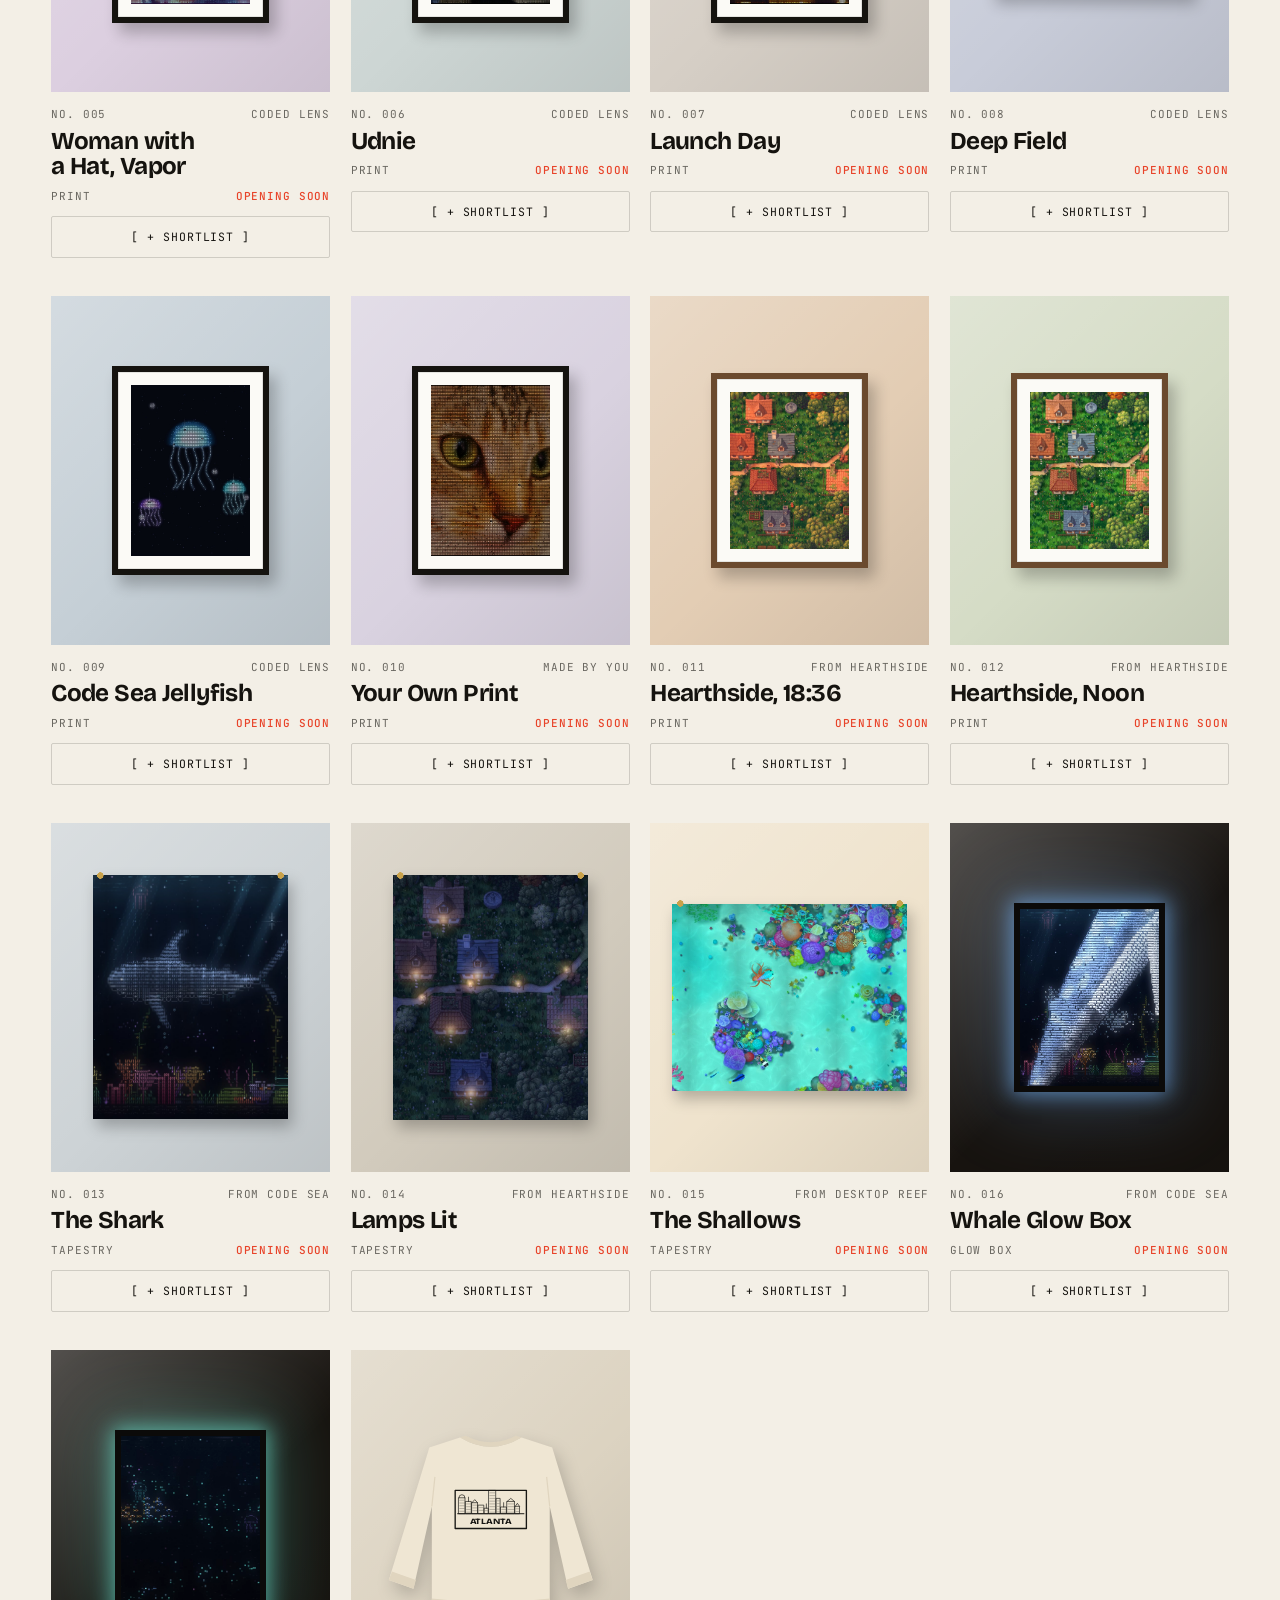
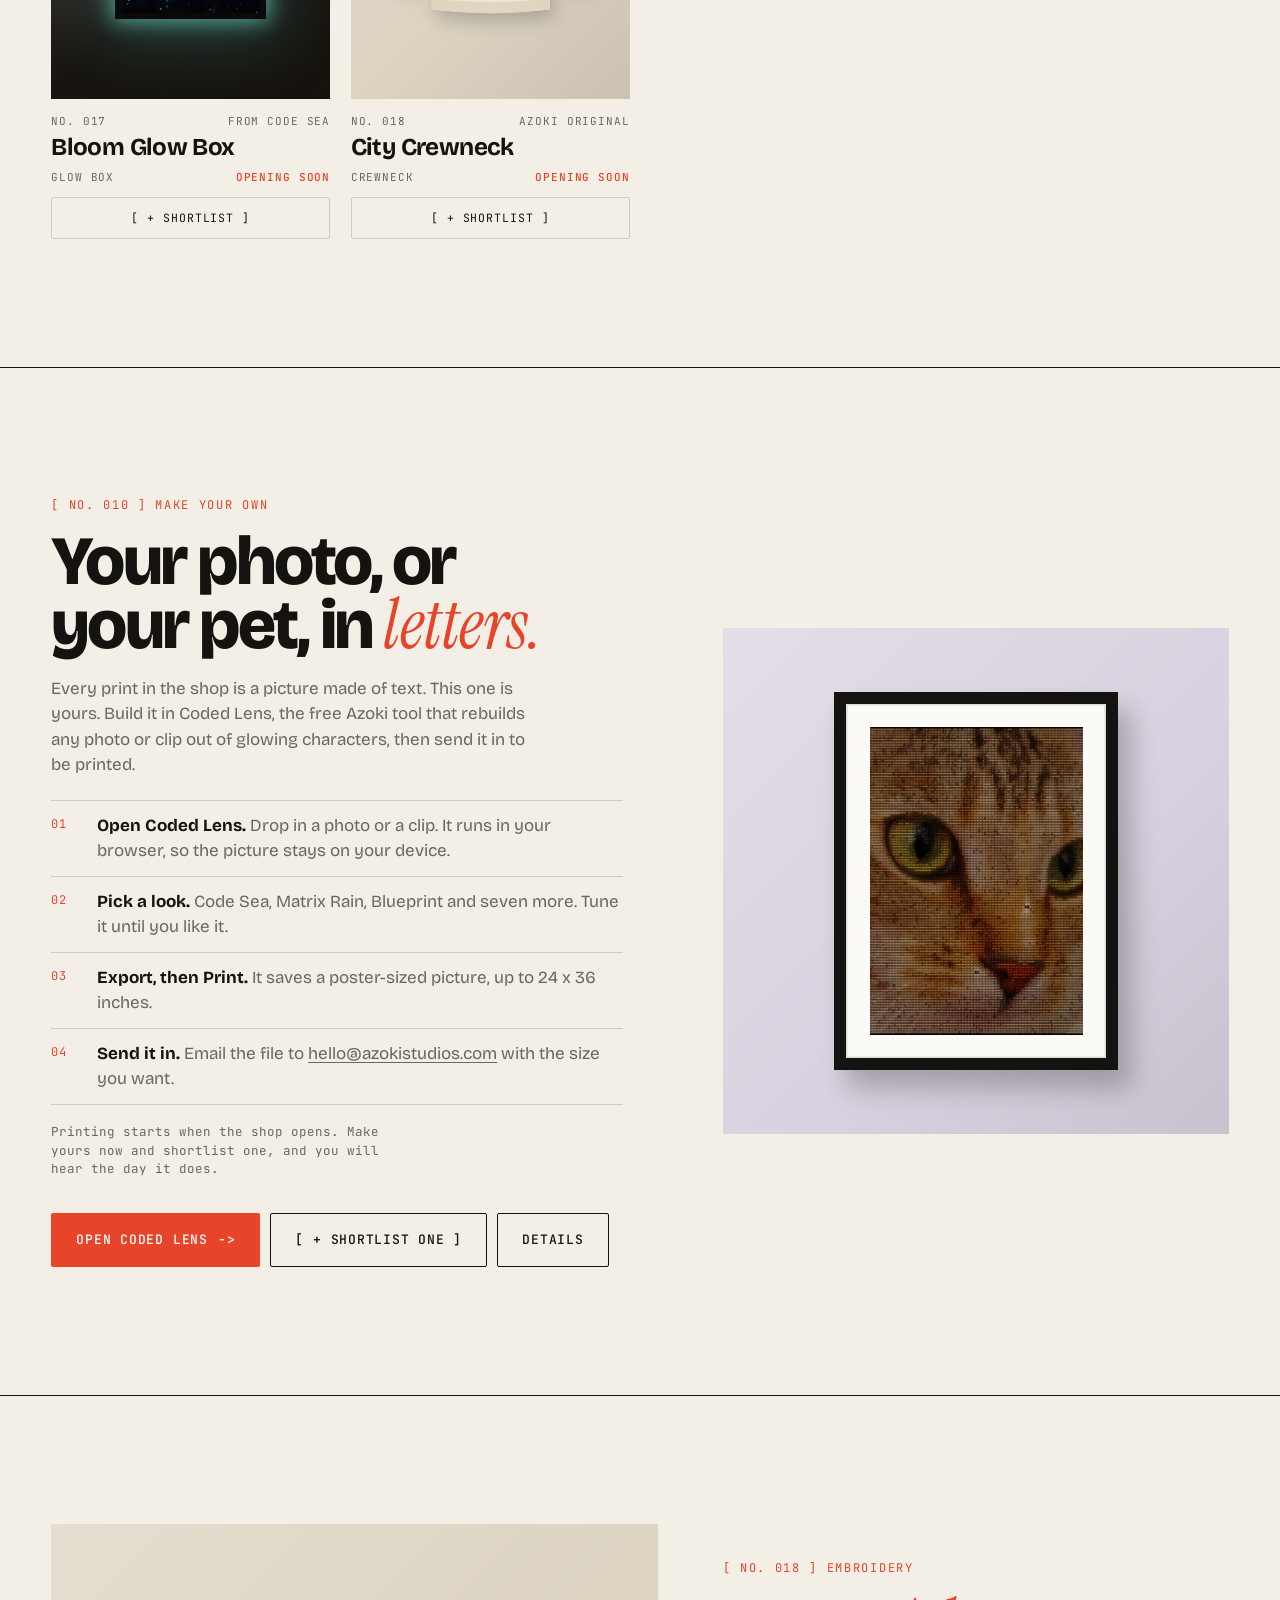
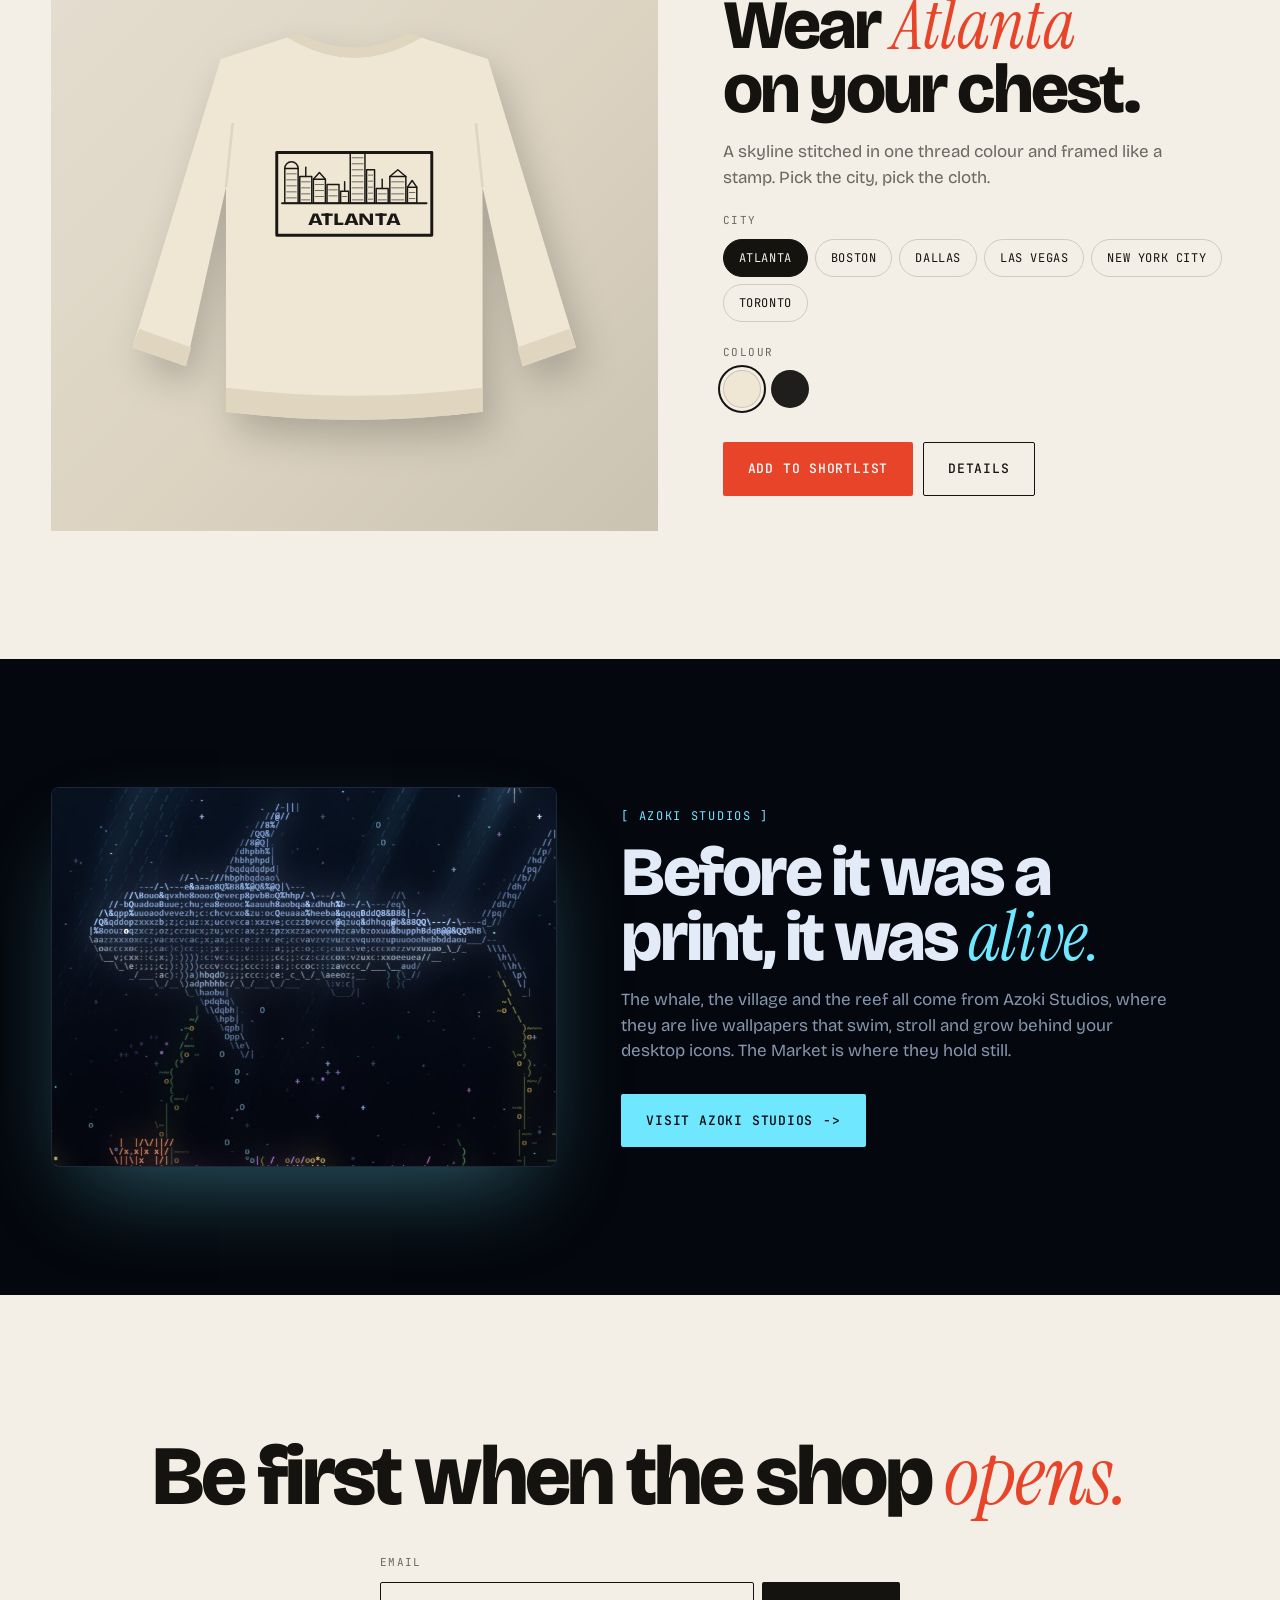
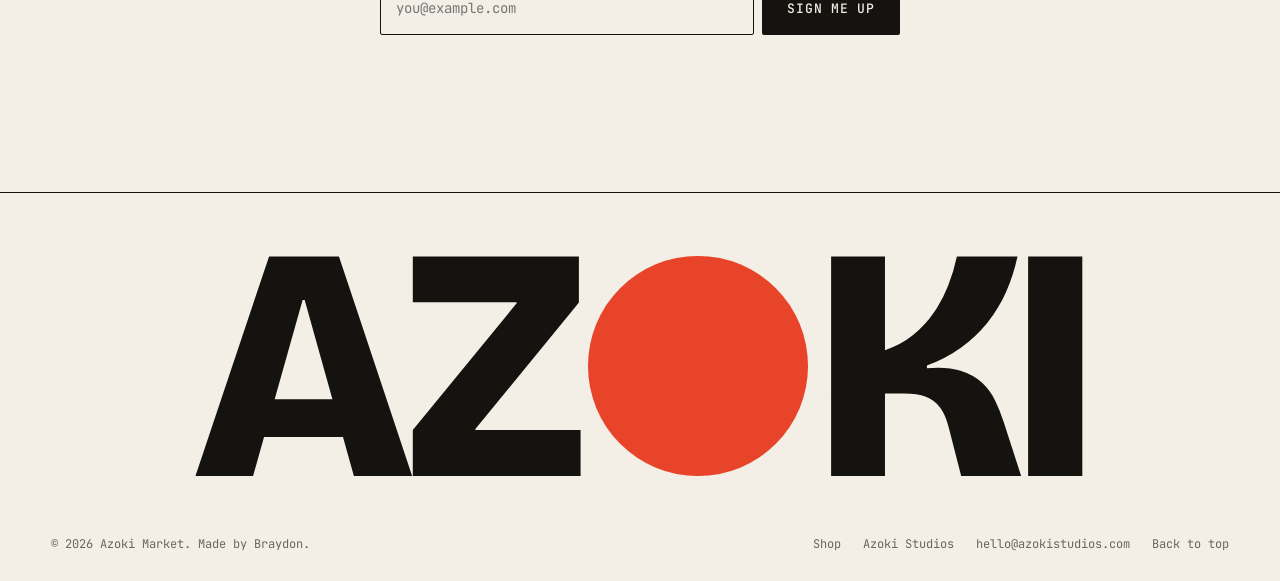
==== commit 8413ab37: "Renumber the catalogue with Coded Lens first; new share picture; product pages describe themselves S" ====
--- a/index.html
+++ b/index.html
@@ -54,7 +54,7 @@
 <!-- ============ HERO ============ -->
 <section class="hero">
   <div class="hero-copy">
-    <p class="label">[ azoki market ] <span>objects no. 001 to 021</span></p>
+    <p class="label">[ azoki market ] <span>objects no. 001 to 018</span></p>
     <h1>Real objects from made-up <em>worlds.</em></h1>
     <p class="hero-sub">Prints, tapestries, glow boxes and stitched crewnecks. Some start life as live wallpapers at Azoki Studios. All of them end up somewhere you can touch.</p>
     <p class="soon-note" hidden><i aria-hidden="true"></i>Opening soon. Nothing is for sale yet: shortlist what you like and you will hear the day the doors open.</p>
@@ -68,8 +68,8 @@
     <div class="s s1" data-mock="shark-tapestry"></div>
     <div class="s s2" data-mock="scream-print"></div>
     <div class="s s3" data-mock="bloom-glow"></div>
-    <p class="tag t1">No. 006<br>The Shark</p>
-    <p class="tag t2">No. 013<br>The Scream, Thermal</p>
+    <p class="tag t1">No. 013<br>The Shark</p>
+    <p class="tag t2">No. 002<br>The Scream, Thermal</p>
   </div>
 </section>
 
@@ -83,7 +83,7 @@
 <section class="lens" id="lens">
   <div class="shop-head">
     <div>
-      <p class="label reveal">[ no. 012 to 020 ] the coded lens collection</p>
+      <p class="label reveal">[ no. 001 to 009 ] the coded lens collection</p>
       <h2 class="reveal">Old masters, <em>retyped.</em></h2>
     </div>
     <p class="lens-note reveal">Van Gogh, Hokusai, Munch and the Hubble telescope, rebuilt one character at a time. From across the room it is the picture you know. Up close, every mark is a letter, a number or a symbol.</p>
@@ -95,7 +95,7 @@
 <!-- ============ GLOW ============ -->
 <section class="glowsec" id="glow">
   <div class="glow-copy">
-    <p class="label">[ no. 009 ] glow box</p>
+    <p class="label">[ no. 016 ] glow box</p>
     <h2 id="glowLine">Go on. Turn the lights off.</h2>
     <p>A glow box is a picture with a light behind it. In daylight it sits there quietly. In the dark, the whale looks the way it does on a screen at midnight.</p>
     <button class="lightsw big" id="lightSwitch" role="switch" aria-checked="true"><span class="knob" aria-hidden="true"></span>room lights: <b class="sw-state">on</b></button>
@@ -127,7 +127,7 @@
 <section class="stitch custom" id="custom">
   <div class="stitch-stage reveal" data-mock="custom-print"></div>
   <div class="stitch-copy reveal">
-    <p class="label">[ no. 021 ] make your own</p>
+    <p class="label">[ no. 010 ] make your own</p>
     <h2>Your photo, or your pet, in <em>letters.</em></h2>
     <p>Every print in the shop is a picture made of text. This one is yours. Build it in Coded Lens, the free Azoki tool that rebuilds any photo or clip out of glowing characters, then send it in to be printed.</p>
     <ol class="how">
@@ -149,7 +149,7 @@
 <section class="stitch" id="stitch">
   <div class="stitch-stage reveal" id="stitchStage"></div>
   <div class="stitch-copy reveal">
-    <p class="label">[ no. 011 ] embroidery</p>
+    <p class="label">[ no. 018 ] embroidery</p>
     <h2>Wear <em id="stitchCity">Atlanta</em> on your chest.</h2>
     <p>A skyline stitched in one thread colour and framed like a stamp. Pick the city, pick the cloth.</p>
     <p class="mini">City</p>
